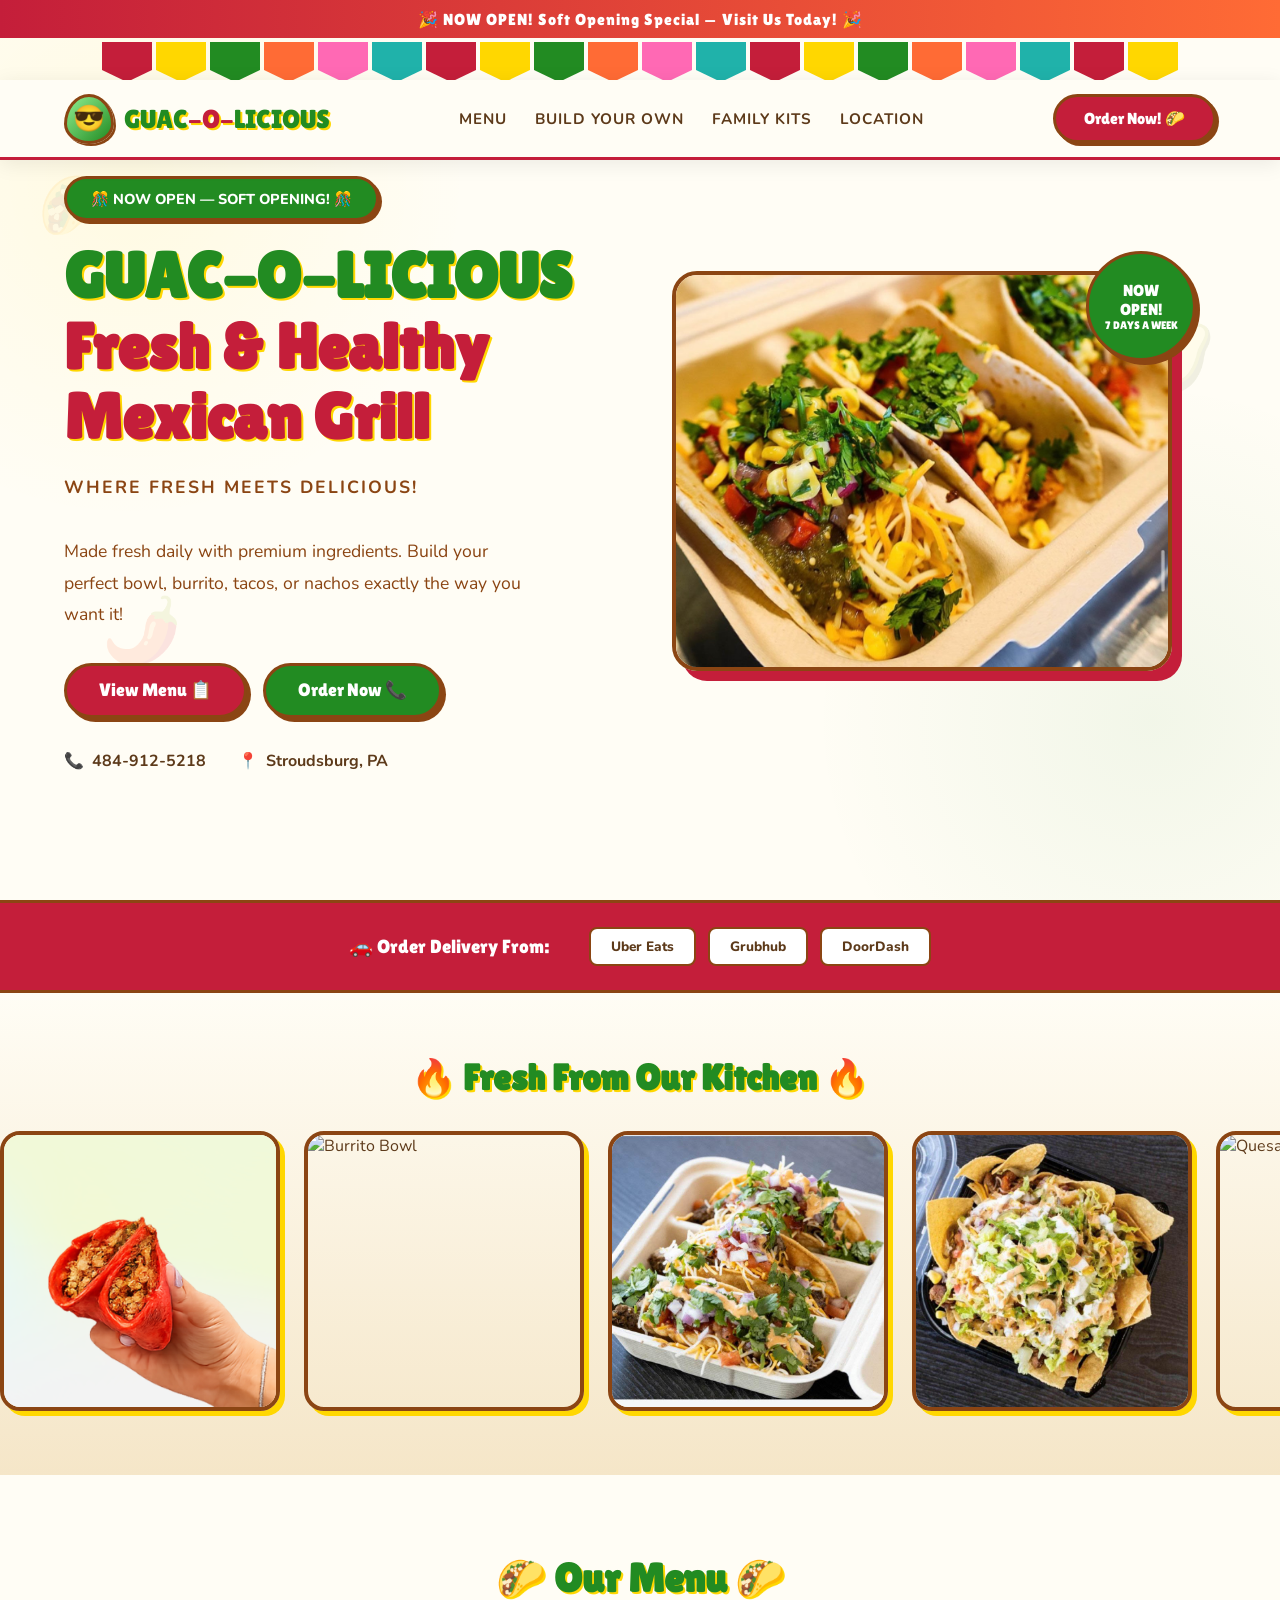
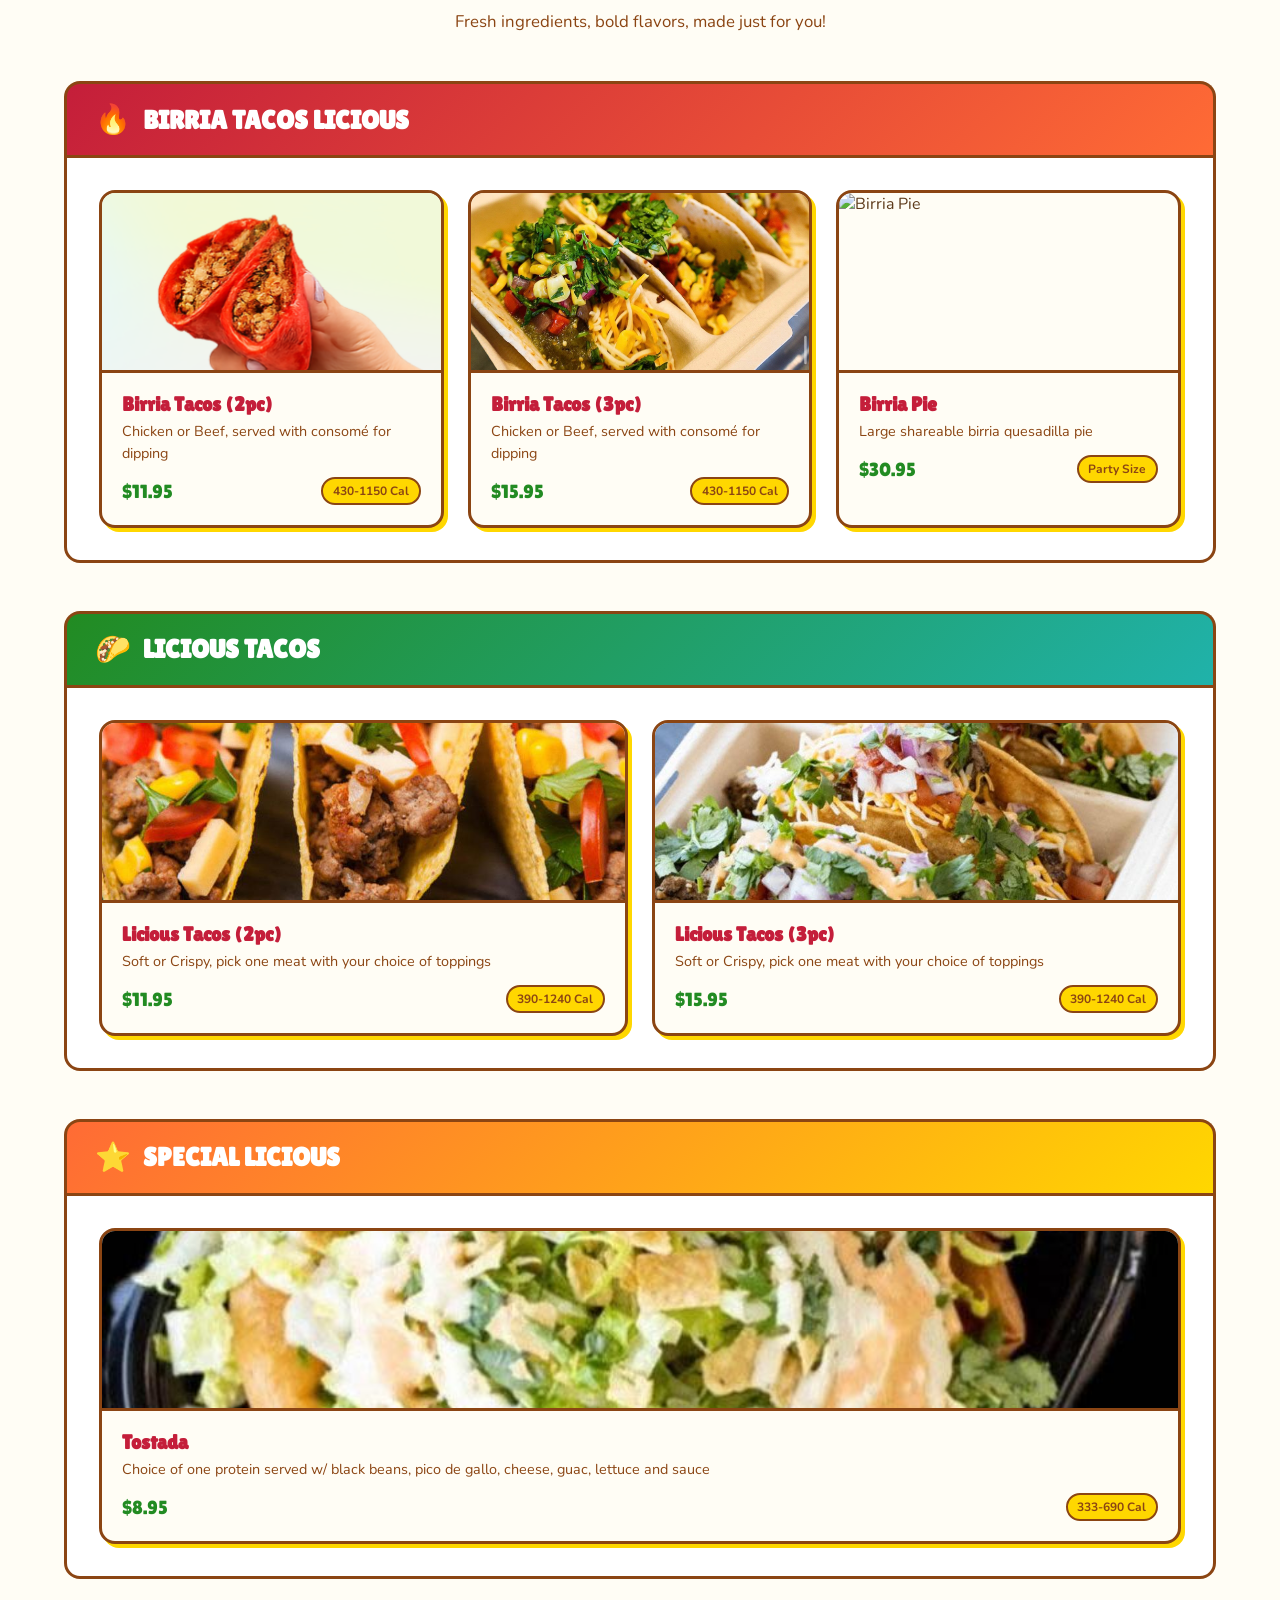
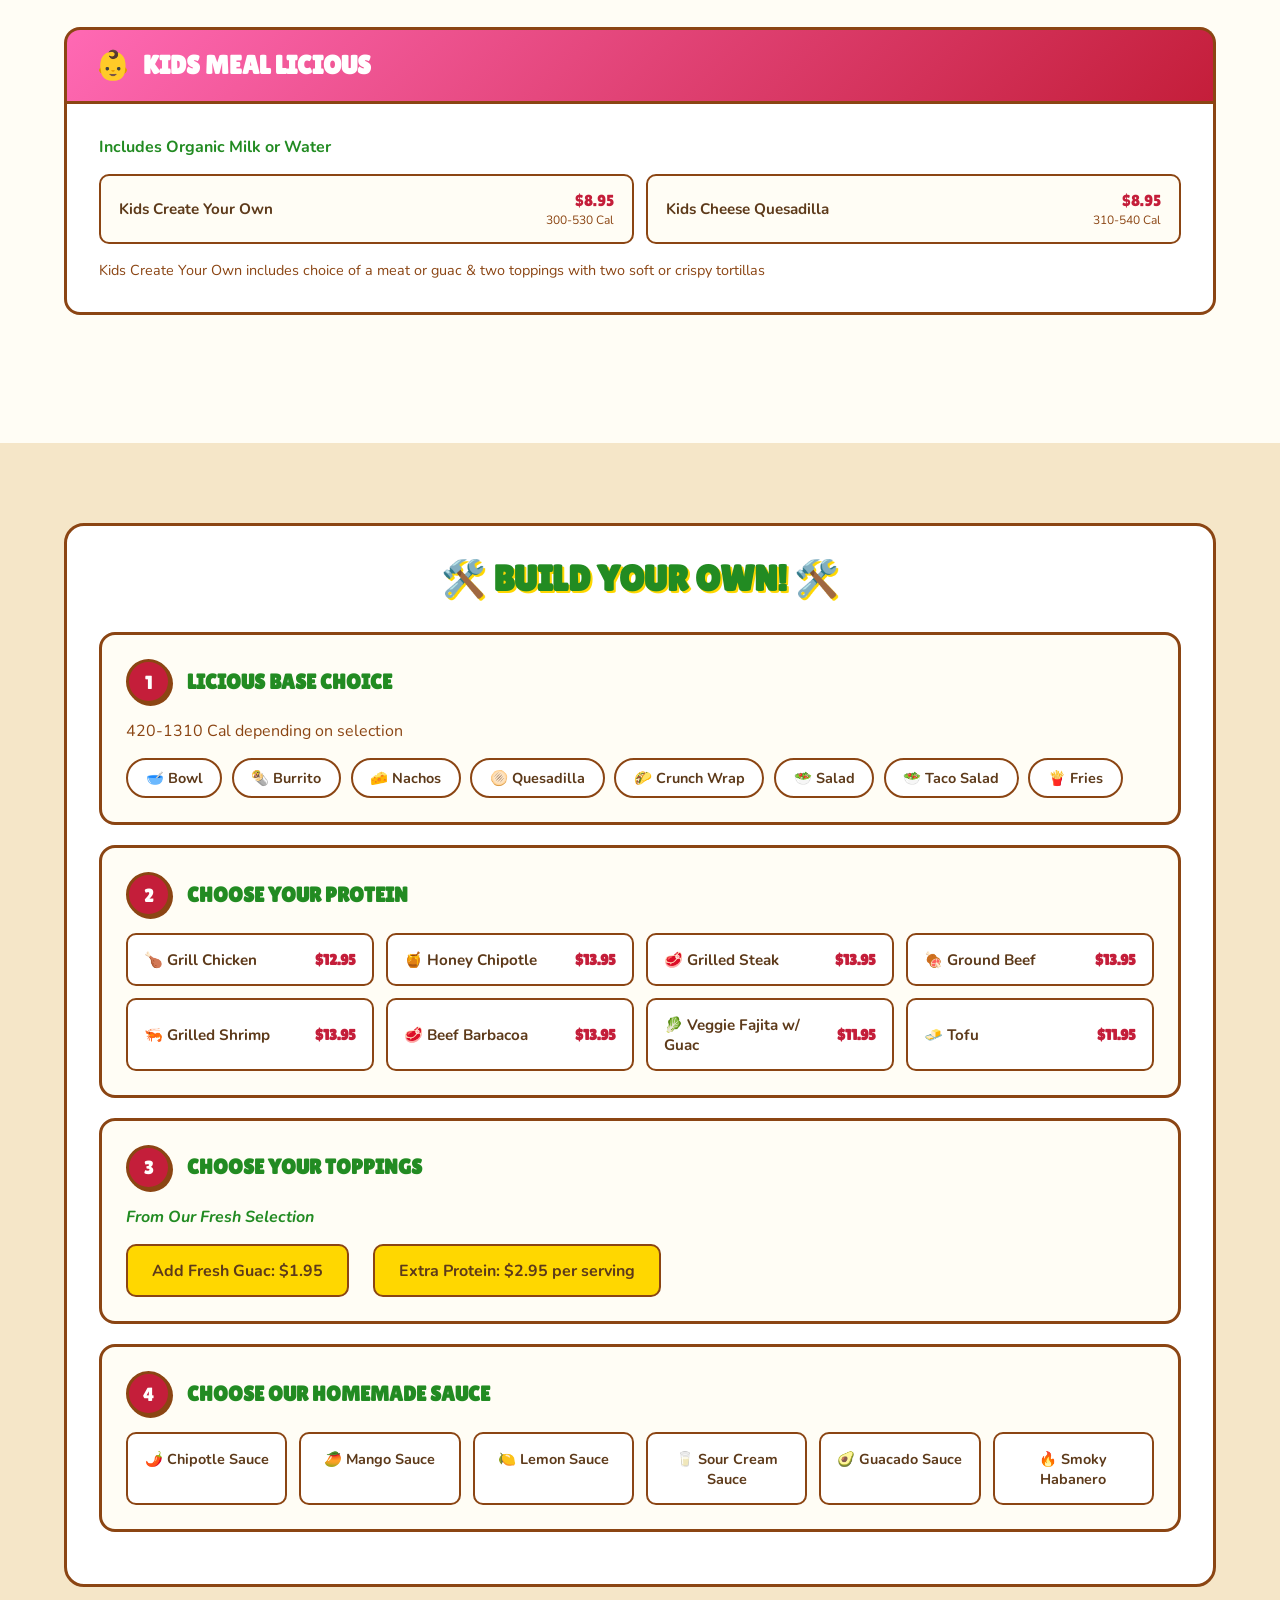
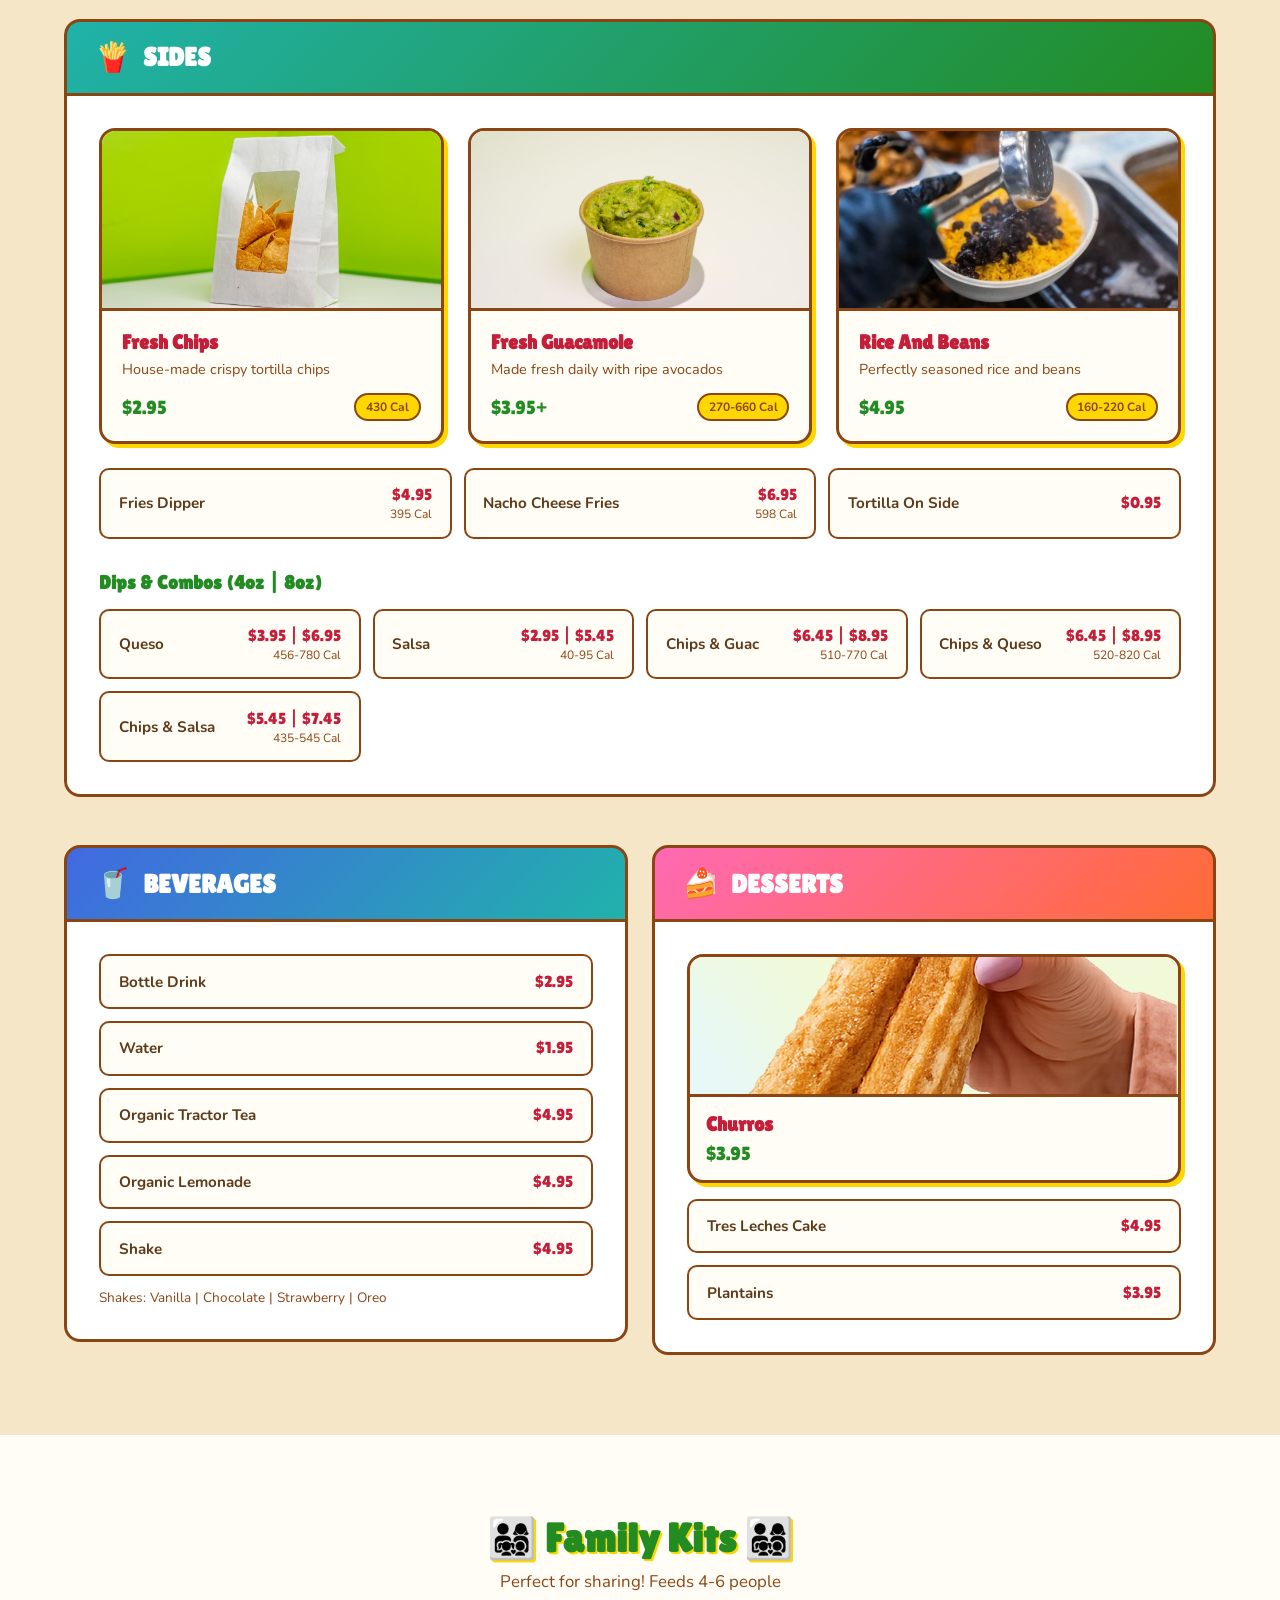
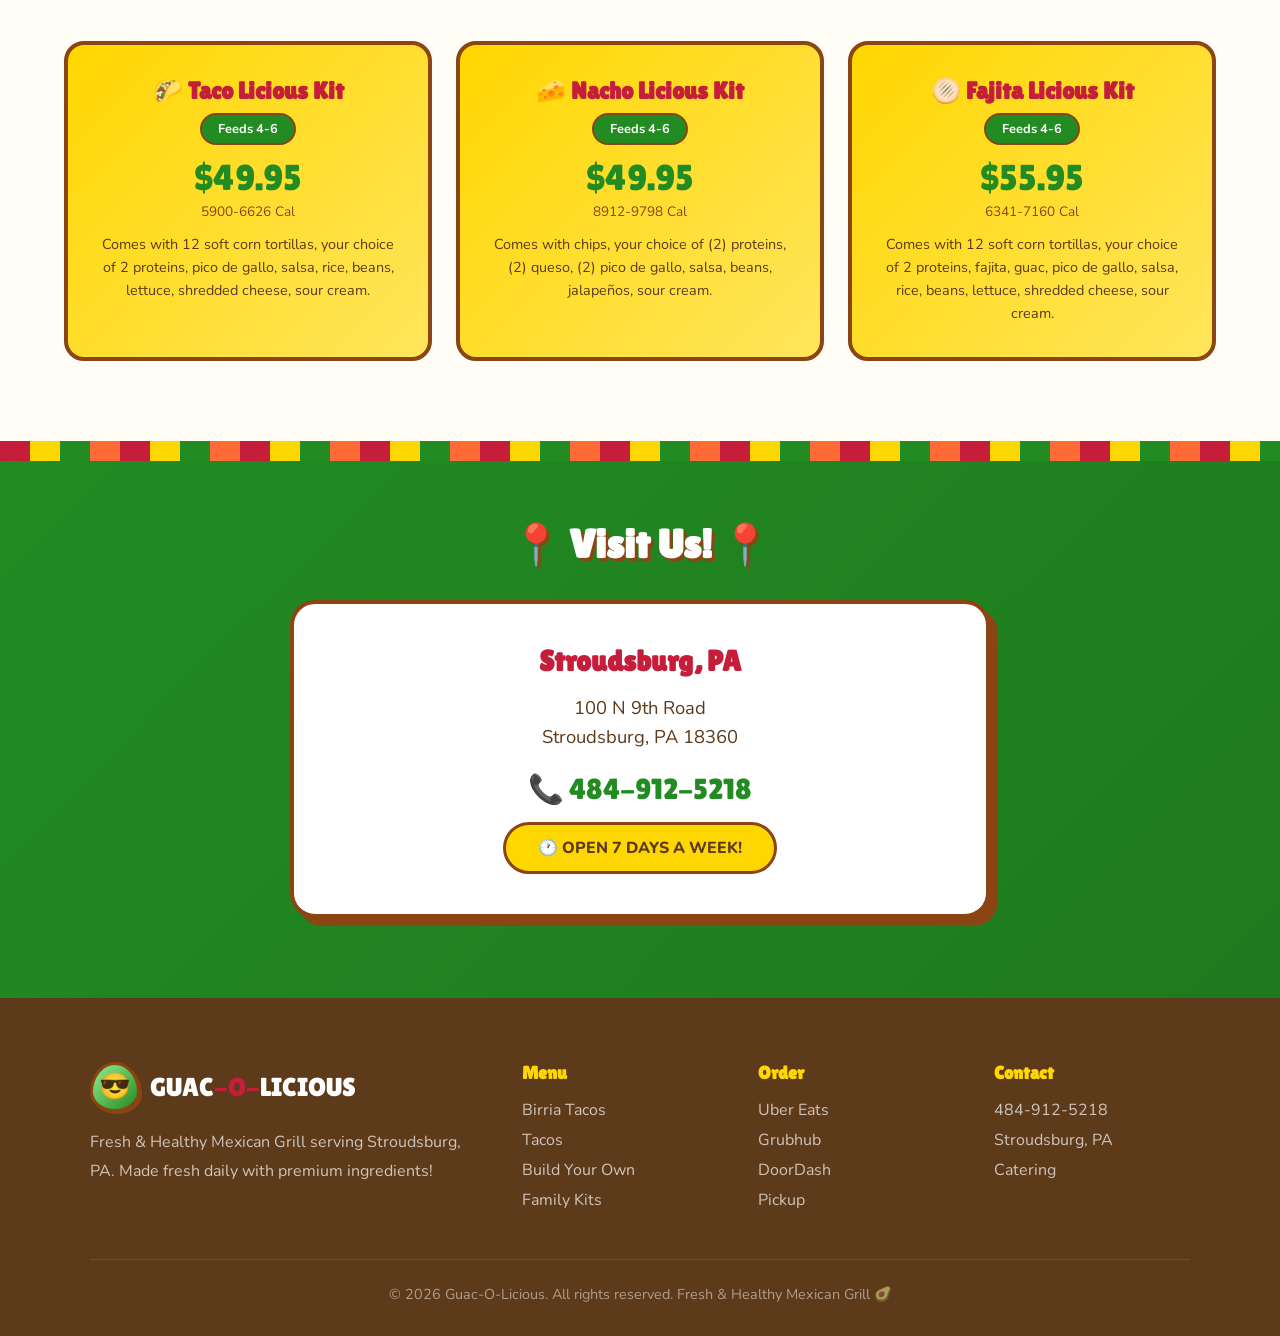
==== index.html @ c3b87387 "Add files via upload" ====
<!DOCTYPE html>
<html lang="en">
<head>
    <meta charset="UTF-8">
    <meta name="viewport" content="width=device-width, initial-scale=1.0">
    <title>Guac-O-Licious | Fresh & Healthy Mexican Grill | NOW OPEN!</title>
    <link rel="preconnect" href="https://fonts.googleapis.com">
    <link rel="preconnect" href="https://fonts.gstatic.com" crossorigin>
    <link href="https://fonts.googleapis.com/css2?family=Lilita+One&family=Nunito:wght@400;500;600;700;800&display=swap" rel="stylesheet">
    <style>
        :root {
            --fiesta-red: #C41E3A;
            --fiesta-red-dark: #9E1830;
            --fiesta-green: #228B22;
            --fiesta-green-light: #32CD32;
            --fiesta-yellow: #FFD700;
            --fiesta-orange: #FF6B35;
            --fiesta-pink: #FF69B4;
            --fiesta-teal: #20B2AA;
            --cream: #FFFDF5;
            --cream-dark: #F5E6C8;
            --brown: #8B4513;
            --brown-dark: #5D3A1A;
            --white: #FFFFFF;
        }

        * {
            margin: 0;
            padding: 0;
            box-sizing: border-box;
        }

        html {
            scroll-behavior: smooth;
        }

        body {
            font-family: 'Nunito', sans-serif;
            background: var(--cream);
            color: var(--brown-dark);
            overflow-x: hidden;
        }

        /* Announcement Bar */
        .announcement-bar {
            background: linear-gradient(90deg, var(--fiesta-red) 0%, var(--fiesta-orange) 50%, var(--fiesta-red) 100%);
            background-size: 200% 100%;
            animation: gradientSlide 3s ease infinite;
            padding: 0.6rem 2rem;
            text-align: center;
            position: fixed;
            top: 0;
            left: 0;
            width: 100%;
            z-index: 1001;
        }

        @keyframes gradientSlide {
            0%, 100% { background-position: 0% 50%; }
            50% { background-position: 100% 50%; }
        }

        .announcement-bar p {
            color: white;
            font-family: 'Lilita One', cursive;
            font-size: 1rem;
            letter-spacing: 1px;
        }

        .sparkle {
            display: inline-block;
            animation: sparkle 1s ease-in-out infinite;
        }

        @keyframes sparkle {
            0%, 100% { transform: scale(1); }
            50% { transform: scale(1.2); }
        }

        /* Papel Picado */
        .papel-picado {
            position: fixed;
            top: 36px;
            left: 0;
            width: 100%;
            height: 50px;
            z-index: 999;
            display: flex;
            justify-content: center;
            pointer-events: none;
            overflow: hidden;
        }

        .banner-flags {
            display: flex;
            gap: 4px;
            padding-top: 6px;
        }

        .banner-flag {
            width: 50px;
            height: 40px;
            clip-path: polygon(0 0, 100% 0, 100% 70%, 50% 100%, 0 70%);
            animation: sway 3s ease-in-out infinite;
        }

        .banner-flag:nth-child(odd) { animation-delay: 0.2s; }
        .banner-flag:nth-child(even) { animation-delay: 0.4s; }

        @keyframes sway {
            0%, 100% { transform: rotate(-2deg); }
            50% { transform: rotate(2deg); }
        }

        /* Navigation */
        nav {
            position: fixed;
            top: 80px;
            width: 100%;
            z-index: 1000;
            padding: 0.85rem 5%;
            display: flex;
            justify-content: space-between;
            align-items: center;
            background: rgba(255,253,245,0.98);
            backdrop-filter: blur(10px);
            border-bottom: 3px solid var(--fiesta-red);
            box-shadow: 0 4px 20px rgba(0,0,0,0.08);
        }

        .logo {
            display: flex;
            align-items: center;
            gap: 0.6rem;
            text-decoration: none;
        }

        .logo-avocado {
            width: 50px;
            height: 50px;
            background: linear-gradient(135deg, #90EE90 0%, var(--fiesta-green) 100%);
            border-radius: 50% 50% 50% 50% / 60% 60% 40% 40%;
            display: flex;
            align-items: center;
            justify-content: center;
            border: 3px solid var(--brown);
            box-shadow: 2px 2px 0 var(--brown);
            transition: transform 0.3s;
        }

        .logo:hover .logo-avocado {
            transform: rotate(-10deg) scale(1.05);
        }

        .logo-avocado::after {
            content: '😎';
            font-size: 1.6rem;
        }

        .logo-text {
            font-family: 'Lilita One', cursive;
            font-size: 1.6rem;
            color: var(--fiesta-green);
            text-shadow: 2px 2px 0 var(--fiesta-yellow);
        }

        .logo-text span {
            color: var(--fiesta-red);
        }

        .nav-links {
            display: flex;
            gap: 1.75rem;
            list-style: none;
        }

        .nav-links a {
            color: var(--brown-dark);
            text-decoration: none;
            font-weight: 700;
            font-size: 0.95rem;
            text-transform: uppercase;
            letter-spacing: 1px;
            transition: color 0.3s;
            position: relative;
            padding-bottom: 4px;
        }

        .nav-links a::after {
            content: '';
            position: absolute;
            bottom: 0;
            left: 0;
            width: 0;
            height: 2px;
            background: var(--fiesta-red);
            transition: width 0.3s;
        }

        .nav-links a:hover { color: var(--fiesta-red); }
        .nav-links a:hover::after { width: 100%; }

        .order-btn {
            background: var(--fiesta-red);
            color: white;
            padding: 0.75rem 1.75rem;
            border: 3px solid var(--brown);
            border-radius: 50px;
            font-family: 'Lilita One', cursive;
            font-size: 1rem;
            cursor: pointer;
            transition: all 0.3s;
            box-shadow: 3px 3px 0 var(--brown);
            text-decoration: none;
        }

        .order-btn:hover {
            transform: translate(2px, 2px);
            box-shadow: 1px 1px 0 var(--brown);
            background: var(--fiesta-orange);
        }

        /* Hero Section */
        .hero {
            min-height: 100vh;
            padding: 11rem 5% 5rem;
            background: var(--cream);
            position: relative;
            overflow: hidden;
        }

        .hero::before {
            content: '';
            position: absolute;
            top: 0;
            left: 0;
            right: 0;
            bottom: 0;
            background: 
                radial-gradient(circle at 10% 20%, rgba(255,215,0,0.08) 0%, transparent 25%),
                radial-gradient(circle at 90% 80%, rgba(34,139,34,0.06) 0%, transparent 25%);
            pointer-events: none;
        }

        .hero-decoration {
            position: absolute;
            font-size: 4rem;
            opacity: 0.1;
            animation: floatEmoji 8s ease-in-out infinite;
        }

        .hero-decoration:nth-child(1) { top: 18%; left: 3%; }
        .hero-decoration:nth-child(2) { top: 35%; right: 5%; animation-delay: 1.5s; }
        .hero-decoration:nth-child(3) { bottom: 25%; left: 8%; animation-delay: 3s; }
        .hero-decoration:nth-child(4) { top: 55%; right: 12%; animation-delay: 0.8s; }

        @keyframes floatEmoji {
            0%, 100% { transform: translateY(0) rotate(0deg); }
            50% { transform: translateY(-20px) rotate(5deg); }
        }

        .hero-container {
            max-width: 1300px;
            margin: 0 auto;
            display: grid;
            grid-template-columns: 1fr 1fr;
            gap: 4rem;
            align-items: center;
            position: relative;
            z-index: 2;
        }

        .hero-content {
            animation: slideIn 0.8s ease-out;
        }

        @keyframes slideIn {
            from { opacity: 0; transform: translateX(-30px); }
            to { opacity: 1; transform: translateX(0); }
        }

        .soft-opening-badge {
            display: inline-flex;
            align-items: center;
            gap: 0.5rem;
            background: var(--fiesta-green);
            color: white;
            padding: 0.6rem 1.5rem;
            border-radius: 50px;
            font-weight: 800;
            font-size: 0.9rem;
            border: 3px solid var(--brown);
            margin-bottom: 1.25rem;
            box-shadow: 3px 3px 0 var(--brown);
        }

        .hero h1 {
            font-family: 'Lilita One', cursive;
            font-size: clamp(2.5rem, 5vw, 4rem);
            line-height: 1.1;
            margin-bottom: 1.25rem;
            color: var(--fiesta-green);
            text-shadow: 2px 2px 0 var(--fiesta-yellow);
        }

        .hero h1 span {
            color: var(--fiesta-red);
            display: block;
        }

        .hero-tagline {
            font-size: 1.2rem;
            color: var(--fiesta-red);
            font-weight: 700;
            margin-bottom: 1.25rem;
            text-transform: uppercase;
            letter-spacing: 2px;
        }

        .hero p {
            font-size: 1.1rem;
            color: var(--brown);
            margin-bottom: 2rem;
            line-height: 1.8;
            max-width: 480px;
        }

        .hero-buttons {
            display: flex;
            gap: 1rem;
            flex-wrap: wrap;
            margin-bottom: 2rem;
        }

        .btn-primary, .btn-secondary {
            padding: 0.9rem 2rem;
            border: 3px solid var(--brown);
            border-radius: 50px;
            font-family: 'Lilita One', cursive;
            font-size: 1.1rem;
            cursor: pointer;
            transition: all 0.3s;
            text-decoration: none;
            box-shadow: 4px 4px 0 var(--brown);
            display: inline-flex;
            align-items: center;
            gap: 0.4rem;
        }

        .btn-primary {
            background: var(--fiesta-red);
            color: white;
        }

        .btn-secondary {
            background: var(--fiesta-green);
            color: white;
        }

        .btn-primary:hover, .btn-secondary:hover {
            transform: translate(2px, 2px);
            box-shadow: 2px 2px 0 var(--brown);
        }

        .hero-info {
            display: flex;
            gap: 2rem;
            flex-wrap: wrap;
        }

        .hero-info-item {
            display: flex;
            align-items: center;
            gap: 0.5rem;
            font-weight: 700;
            color: var(--brown-dark);
        }

        .hero-image-section {
            position: relative;
            animation: slideIn 0.8s ease-out 0.2s both;
        }

        .hero-image-main {
            width: 100%;
            max-width: 500px;
            height: 400px;
            object-fit: cover;
            border-radius: 25px;
            border: 4px solid var(--brown);
            box-shadow: 10px 10px 0 var(--fiesta-red);
            transition: transform 0.4s;
        }

        .hero-image-section:hover .hero-image-main {
            transform: rotate(-1deg) scale(1.02);
        }

        .hero-sticker {
            position: absolute;
            background: var(--fiesta-green);
            color: white;
            border: 3px solid var(--brown);
            border-radius: 50%;
            width: 110px;
            height: 110px;
            display: flex;
            flex-direction: column;
            align-items: center;
            justify-content: center;
            font-family: 'Lilita One', cursive;
            box-shadow: 4px 4px 0 var(--brown);
            animation: bounce 2.5s ease-in-out infinite;
            top: -20px;
            right: 20px;
        }

        .hero-sticker .big { font-size: 1rem; }
        .hero-sticker .small { font-size: 0.7rem; }

        @keyframes bounce {
            0%, 100% { transform: scale(1) rotate(-3deg); }
            50% { transform: scale(1.05) rotate(3deg); }
        }

        /* Delivery Strip */
        .delivery-strip {
            background: var(--fiesta-red);
            padding: 1.5rem 5%;
            border-top: 3px solid var(--brown);
            border-bottom: 3px solid var(--brown);
        }

        .delivery-container {
            max-width: 1100px;
            margin: 0 auto;
            display: flex;
            justify-content: center;
            align-items: center;
            gap: 2.5rem;
            flex-wrap: wrap;
        }

        .delivery-text {
            color: white;
            font-family: 'Lilita One', cursive;
            font-size: 1.2rem;
        }

        .delivery-logos {
            display: flex;
            gap: 0.75rem;
        }

        .delivery-logo {
            background: white;
            padding: 0.5rem 1.25rem;
            border-radius: 8px;
            font-weight: 800;
            font-size: 0.85rem;
            border: 2px solid var(--brown);
            transition: transform 0.3s;
        }

        .delivery-logo:hover {
            transform: translateY(-2px);
        }

        /* Sliding Food Showcase */
        .food-showcase {
            padding: 4rem 0;
            background: linear-gradient(180deg, var(--cream) 0%, var(--cream-dark) 100%);
            overflow: hidden;
        }

        .showcase-header {
            text-align: center;
            margin-bottom: 2rem;
            padding: 0 5%;
        }

        .showcase-header h2 {
            font-family: 'Lilita One', cursive;
            font-size: 2.25rem;
            color: var(--fiesta-green);
            text-shadow: 2px 2px 0 var(--fiesta-yellow);
        }

        .showcase-track {
            display: flex;
            gap: 1.5rem;
            animation: scroll 40s linear infinite;
            width: max-content;
        }

        .showcase-track:hover {
            animation-play-state: paused;
        }

        @keyframes scroll {
            0% { transform: translateX(0); }
            100% { transform: translateX(-50%); }
        }

        .showcase-item {
            flex-shrink: 0;
            width: 280px;
            height: 280px;
            border-radius: 20px;
            overflow: hidden;
            border: 4px solid var(--brown);
            box-shadow: 5px 5px 0 var(--fiesta-yellow);
            position: relative;
            transition: all 0.3s;
        }

        .showcase-item:hover {
            transform: scale(1.05) rotate(-2deg);
            box-shadow: 8px 8px 0 var(--fiesta-red);
            z-index: 10;
        }

        .showcase-item img {
            width: 100%;
            height: 100%;
            object-fit: cover;
            transition: transform 0.4s;
        }

        .showcase-item:hover img {
            transform: scale(1.1);
        }

        .showcase-item .label {
            position: absolute;
            bottom: 0;
            left: 0;
            right: 0;
            background: linear-gradient(to top, rgba(0,0,0,0.85), transparent);
            color: white;
            padding: 3rem 1rem 1rem;
            font-family: 'Lilita One', cursive;
            font-size: 1.1rem;
            text-align: center;
            opacity: 0;
            transition: opacity 0.3s;
        }

        .showcase-item:hover .label {
            opacity: 1;
        }

        /* Menu Section */
        .menu {
            padding: 5rem 5%;
            background: var(--cream);
        }

        .menu-container {
            max-width: 1200px;
            margin: 0 auto;
        }

        .section-header {
            text-align: center;
            margin-bottom: 3rem;
        }

        .section-header h2 {
            font-family: 'Lilita One', cursive;
            font-size: 2.5rem;
            color: var(--fiesta-green);
            text-shadow: 2px 2px 0 var(--fiesta-yellow);
            margin-bottom: 0.5rem;
        }

        .section-header p {
            color: var(--brown);
            font-size: 1.05rem;
        }

        .menu-category {
            margin-bottom: 3rem;
        }

        .menu-category-header {
            background: linear-gradient(135deg, var(--fiesta-red) 0%, var(--fiesta-orange) 100%);
            color: white;
            padding: 1rem 1.75rem;
            border-radius: 16px 16px 0 0;
            border: 3px solid var(--brown);
            border-bottom: none;
            display: flex;
            align-items: center;
            gap: 0.75rem;
        }

        .menu-category-header h3 {
            font-family: 'Lilita One', cursive;
            font-size: 1.6rem;
        }

        .menu-category-header span {
            font-size: 1.8rem;
        }

        .menu-category-content {
            background: white;
            border: 3px solid var(--brown);
            border-radius: 0 0 16px 16px;
            padding: 2rem;
        }

        .food-grid {
            display: grid;
            grid-template-columns: repeat(auto-fit, minmax(280px, 1fr));
            gap: 1.5rem;
        }

        .food-card {
            background: var(--cream);
            border: 3px solid var(--brown);
            border-radius: 16px;
            overflow: hidden;
            transition: all 0.3s;
            box-shadow: 4px 4px 0 var(--fiesta-yellow);
        }

        .food-card:hover {
            transform: translateY(-5px);
            box-shadow: 6px 8px 0 var(--fiesta-red);
        }

        .food-card-img {
            height: 180px;
            overflow: hidden;
            border-bottom: 3px solid var(--brown);
        }

        .food-card-img img {
            width: 100%;
            height: 100%;
            object-fit: cover;
            transition: transform 0.4s;
        }

        .food-card:hover .food-card-img img {
            transform: scale(1.1);
        }

        .food-card-content {
            padding: 1.25rem;
        }

        .food-card h4 {
            font-family: 'Lilita One', cursive;
            font-size: 1.25rem;
            color: var(--fiesta-red);
            margin-bottom: 0.4rem;
        }

        .food-card p {
            color: var(--brown);
            font-size: 0.9rem;
            line-height: 1.5;
            margin-bottom: 0.75rem;
        }

        .food-card-footer {
            display: flex;
            justify-content: space-between;
            align-items: center;
        }

        .food-price {
            font-family: 'Lilita One', cursive;
            font-size: 1.2rem;
            color: var(--fiesta-green);
        }

        .food-calories {
            font-size: 0.75rem;
            color: var(--brown);
            background: var(--fiesta-yellow);
            padding: 0.25rem 0.6rem;
            border-radius: 50px;
            border: 2px solid var(--brown);
            font-weight: 700;
        }

        /* Build Your Own */
        .build-section {
            background: white;
            border: 3px solid var(--brown);
            border-radius: 20px;
            padding: 2rem;
            margin-bottom: 2rem;
        }

        .build-header {
            text-align: center;
            margin-bottom: 2rem;
        }

        .build-header h3 {
            font-family: 'Lilita One', cursive;
            font-size: 2.25rem;
            color: var(--fiesta-green);
            text-shadow: 2px 2px 0 var(--fiesta-yellow);
        }

        .build-step {
            background: var(--cream);
            border: 3px solid var(--brown);
            border-radius: 16px;
            padding: 1.5rem;
            margin-bottom: 1.25rem;
        }

        .build-step-header {
            display: flex;
            align-items: center;
            gap: 1rem;
            margin-bottom: 1rem;
        }

        .step-number {
            width: 45px;
            height: 45px;
            background: var(--fiesta-red);
            color: white;
            border-radius: 50%;
            display: flex;
            align-items: center;
            justify-content: center;
            font-family: 'Lilita One', cursive;
            font-size: 1.2rem;
            border: 3px solid var(--brown);
            box-shadow: 2px 2px 0 var(--brown);
        }

        .build-step h4 {
            font-family: 'Lilita One', cursive;
            font-size: 1.3rem;
            color: var(--fiesta-green);
        }

        .build-options {
            display: flex;
            flex-wrap: wrap;
            gap: 0.6rem;
        }

        .build-option {
            background: white;
            border: 2px solid var(--brown);
            border-radius: 50px;
            padding: 0.5rem 1.1rem;
            font-weight: 700;
            font-size: 0.9rem;
            transition: all 0.3s;
            cursor: pointer;
        }

        .build-option:hover {
            background: var(--fiesta-yellow);
            transform: scale(1.05);
        }

        .protein-grid {
            display: grid;
            grid-template-columns: repeat(auto-fit, minmax(200px, 1fr));
            gap: 0.75rem;
        }

        .protein-item {
            background: white;
            border: 2px solid var(--brown);
            border-radius: 10px;
            padding: 0.9rem 1rem;
            display: flex;
            justify-content: space-between;
            align-items: center;
            transition: all 0.3s;
        }

        .protein-item:hover {
            background: var(--fiesta-yellow);
            transform: translateX(5px);
        }

        .protein-item span { font-weight: 700; font-size: 0.95rem; }
        .protein-item .price {
            font-family: 'Lilita One', cursive;
            color: var(--fiesta-red);
        }

        .sauce-grid {
            display: grid;
            grid-template-columns: repeat(auto-fit, minmax(140px, 1fr));
            gap: 0.75rem;
        }

        .sauce-item {
            background: white;
            border: 2px solid var(--brown);
            border-radius: 10px;
            padding: 0.9rem;
            text-align: center;
            font-weight: 700;
            font-size: 0.9rem;
            transition: all 0.3s;
        }

        .sauce-item:hover {
            background: var(--fiesta-orange);
            color: white;
            transform: scale(1.05);
        }

        .sides-grid {
            display: grid;
            grid-template-columns: repeat(auto-fit, minmax(240px, 1fr));
            gap: 0.75rem;
        }

        .side-item {
            background: var(--cream);
            border: 2px solid var(--brown);
            border-radius: 10px;
            padding: 0.9rem 1.1rem;
            display: flex;
            justify-content: space-between;
            align-items: center;
        }

        .side-item .name { font-weight: 700; font-size: 0.95rem; }
        .side-item .details { text-align: right; }
        .side-item .price {
            font-family: 'Lilita One', cursive;
            color: var(--fiesta-red);
        }
        .side-item .cal {
            font-size: 0.75rem;
            color: var(--brown);
        }

        /* Family Kits */
        .family-grid {
            display: grid;
            grid-template-columns: repeat(auto-fit, minmax(300px, 1fr));
            gap: 1.5rem;
        }

        .family-card {
            background: linear-gradient(135deg, var(--fiesta-yellow) 0%, #FFE55C 100%);
            border: 4px solid var(--brown);
            border-radius: 20px;
            padding: 2rem;
            text-align: center;
            transition: all 0.3s;
        }

        .family-card:hover {
            transform: translateY(-8px);
            box-shadow: 0 15px 40px rgba(0,0,0,0.15);
        }

        .family-card h4 {
            font-family: 'Lilita One', cursive;
            font-size: 1.5rem;
            color: var(--fiesta-red);
            margin-bottom: 0.5rem;
        }

        .family-card .serves {
            background: var(--fiesta-green);
            color: white;
            padding: 0.3rem 1rem;
            border-radius: 50px;
            font-size: 0.8rem;
            font-weight: 700;
            display: inline-block;
            margin-bottom: 0.75rem;
            border: 2px solid var(--brown);
        }

        .family-card .price {
            font-family: 'Lilita One', cursive;
            font-size: 2.25rem;
            color: var(--fiesta-green);
            margin-bottom: 0.25rem;
        }

        .family-card .cal {
            font-size: 0.85rem;
            color: var(--brown);
            margin-bottom: 0.75rem;
        }

        .family-card p {
            font-size: 0.9rem;
            color: var(--brown-dark);
            line-height: 1.6;
        }

        /* Location */
        .locations {
            padding: 5rem 5%;
            background: linear-gradient(135deg, var(--fiesta-green) 0%, #1E7A1E 100%);
            position: relative;
        }

        .locations::before {
            content: '';
            position: absolute;
            top: 0;
            left: 0;
            right: 0;
            height: 20px;
            background: repeating-linear-gradient(
                90deg,
                var(--fiesta-red) 0px,
                var(--fiesta-red) 30px,
                var(--fiesta-yellow) 30px,
                var(--fiesta-yellow) 60px,
                var(--fiesta-green) 60px,
                var(--fiesta-green) 90px,
                var(--fiesta-orange) 90px,
                var(--fiesta-orange) 120px
            );
        }

        .locations-container {
            max-width: 700px;
            margin: 0 auto;
            text-align: center;
        }

        .locations h2 {
            font-family: 'Lilita One', cursive;
            font-size: 2.5rem;
            color: white;
            text-shadow: 3px 3px 0 var(--brown);
            margin-bottom: 2rem;
        }

        .location-card {
            background: white;
            border: 4px solid var(--brown);
            border-radius: 25px;
            padding: 2.5rem;
            box-shadow: 8px 8px 0 var(--brown);
        }

        .location-card h3 {
            font-family: 'Lilita One', cursive;
            font-size: 1.8rem;
            color: var(--fiesta-red);
            margin-bottom: 1rem;
        }

        .location-card address {
            font-style: normal;
            font-size: 1.15rem;
            color: var(--brown-dark);
            margin-bottom: 1.25rem;
            line-height: 1.6;
        }

        .location-card .phone {
            font-family: 'Lilita One', cursive;
            font-size: 1.8rem;
            color: var(--fiesta-green);
            margin-bottom: 1rem;
        }

        .location-hours {
            display: inline-block;
            background: var(--fiesta-yellow);
            color: var(--brown-dark);
            padding: 0.75rem 2rem;
            border-radius: 50px;
            font-weight: 800;
            font-size: 1rem;
            border: 3px solid var(--brown);
        }

        /* Footer */
        footer {
            background: var(--brown-dark);
            padding: 4rem 5% 2rem;
        }

        .footer-container {
            max-width: 1100px;
            margin: 0 auto;
        }

        .footer-grid {
            display: grid;
            grid-template-columns: 2fr 1fr 1fr 1fr;
            gap: 2.5rem;
            margin-bottom: 2.5rem;
        }

        .footer-brand .logo { margin-bottom: 1rem; }
        .footer-brand .logo-text {
            color: white;
            text-shadow: none;
        }

        .footer-brand p {
            color: rgba(255,255,255,0.7);
            line-height: 1.8;
        }

        .footer-col h4 {
            font-family: 'Lilita One', cursive;
            font-size: 1.15rem;
            color: var(--fiesta-yellow);
            margin-bottom: 1rem;
        }

        .footer-col ul { list-style: none; }
        .footer-col li { margin-bottom: 0.5rem; }
        .footer-col a {
            color: rgba(255,255,255,0.7);
            text-decoration: none;
            transition: color 0.3s;
        }
        .footer-col a:hover { color: var(--fiesta-yellow); }

        .footer-bottom {
            border-top: 1px solid rgba(255,255,255,0.1);
            padding-top: 1.5rem;
            text-align: center;
            color: rgba(255,255,255,0.5);
            font-size: 0.9rem;
        }

        .mobile-menu-btn {
            display: none;
            background: none;
            border: none;
            cursor: pointer;
        }

        .mobile-menu-btn span {
            display: block;
            width: 25px;
            height: 3px;
            background: var(--brown);
            margin: 5px 0;
            border-radius: 3px;
        }

        .two-col-grid {
            display: grid;
            grid-template-columns: 1fr 1fr;
            gap: 1.5rem;
            margin-top: 1.5rem;
        }

        /* Responsive */
        @media (max-width: 1024px) {
            .hero-container {
                grid-template-columns: 1fr;
                text-align: center;
            }
            .hero-content { order: 2; }
            .hero-image-section { order: 1; max-width: 450px; margin: 0 auto; }
            .hero-buttons, .hero-info { justify-content: center; }
            .hero p { margin: 0 auto 2rem; }
            .footer-grid { grid-template-columns: 1fr 1fr; }
        }

        @media (max-width: 768px) {
            .announcement-bar p { font-size: 0.85rem; }
            nav { top: 70px; padding: 0.65rem 5%; }
            .papel-picado { top: 32px; height: 40px; }
            .banner-flag { width: 40px; height: 32px; }
            .nav-links { display: none; }
            .mobile-menu-btn { display: block; }
            .hero { padding-top: 9rem; }
            .hero h1 { font-size: 2.2rem; }
            .section-header h2 { font-size: 2rem; }
            .delivery-container { flex-direction: column; text-align: center; }
            .footer-grid { grid-template-columns: 1fr; text-align: center; }
            .two-col-grid { grid-template-columns: 1fr; }
            .showcase-item { width: 220px; height: 220px; }
        }
    </style>
</head>
<body>
    <!-- Announcement Bar -->
    <div class="announcement-bar">
        <p>
            <span class="sparkle">🎉</span>
            NOW OPEN! Soft Opening Special — Visit Us Today!
            <span class="sparkle">🎉</span>
        </p>
    </div>

    <!-- Papel Picado -->
    <div class="papel-picado">
        <div class="banner-flags">
            <div class="banner-flag" style="background: var(--fiesta-red);"></div>
            <div class="banner-flag" style="background: var(--fiesta-yellow);"></div>
            <div class="banner-flag" style="background: var(--fiesta-green);"></div>
            <div class="banner-flag" style="background: var(--fiesta-orange);"></div>
            <div class="banner-flag" style="background: var(--fiesta-pink);"></div>
            <div class="banner-flag" style="background: var(--fiesta-teal);"></div>
            <div class="banner-flag" style="background: var(--fiesta-red);"></div>
            <div class="banner-flag" style="background: var(--fiesta-yellow);"></div>
            <div class="banner-flag" style="background: var(--fiesta-green);"></div>
            <div class="banner-flag" style="background: var(--fiesta-orange);"></div>
            <div class="banner-flag" style="background: var(--fiesta-pink);"></div>
            <div class="banner-flag" style="background: var(--fiesta-teal);"></div>
            <div class="banner-flag" style="background: var(--fiesta-red);"></div>
            <div class="banner-flag" style="background: var(--fiesta-yellow);"></div>
            <div class="banner-flag" style="background: var(--fiesta-green);"></div>
            <div class="banner-flag" style="background: var(--fiesta-orange);"></div>
            <div class="banner-flag" style="background: var(--fiesta-pink);"></div>
            <div class="banner-flag" style="background: var(--fiesta-teal);"></div>
            <div class="banner-flag" style="background: var(--fiesta-red);"></div>
            <div class="banner-flag" style="background: var(--fiesta-yellow);"></div>
        </div>
    </div>

    <!-- Navigation -->
    <nav>
        <a href="#" class="logo">
            <div class="logo-avocado"></div>
            <span class="logo-text">GUAC<span>-O-</span>LICIOUS</span>
        </a>
        <ul class="nav-links">
            <li><a href="#menu">Menu</a></li>
            <li><a href="#build">Build Your Own</a></li>
            <li><a href="#family">Family Kits</a></li>
            <li><a href="#location">Location</a></li>
        </ul>
        <a href="https://www.ubereats.com/store/guac-o-licious-mexican-grill-100-north-9th-street/vfTOrEP9XjSD5LqVnMiB6w?diningMode=DELIVERY&mod=storeDeliveryTime&modctx=%257B%2522entryPoint%2522%253A%2522store-auto-surface%2522%252C%2522encodedStoreUuid%2522%253A%2522vfTOrEP9XjSD5LqVnMiB6w%2522%257D&ps=1&sc=SEARCH_SUGGESTION" target="_blank" class="order-btn">Order Now! 🌮</a>
        <button class="mobile-menu-btn">
            <span></span>
            <span></span>
            <span></span>
        </button>
    </nav>

    <!-- Hero Section -->
    <section class="hero">
        <div class="hero-decoration">🌮</div>
        <div class="hero-decoration">🥑</div>
        <div class="hero-decoration">🌶️</div>
        <div class="hero-decoration">🫔</div>

        <div class="hero-container">
            <div class="hero-content">
                <div class="soft-opening-badge">🎊 NOW OPEN — SOFT OPENING! 🎊</div>
                <h1>GUAC-O-LICIOUS <span>Fresh & Healthy Mexican Grill</span></h1>
                <p class="hero-tagline">Where Fresh Meets Delicious!</p>
                <p>Made fresh daily with premium ingredients. Build your perfect bowl, burrito, tacos, or nachos exactly the way you want it!</p>
                <div class="hero-buttons">
                    <a href="#menu" class="btn-primary">View Menu 📋</a>
                    <a href="https://www.ubereats.com/store/guac-o-licious-mexican-grill-100-north-9th-street/vfTOrEP9XjSD5LqVnMiB6w?diningMode=DELIVERY&mod=storeDeliveryTime&modctx=%257B%2522entryPoint%2522%253A%2522store-auto-surface%2522%252C%2522encodedStoreUuid%2522%253A%2522vfTOrEP9XjSD5LqVnMiB6w%2522%257D&ps=1&sc=SEARCH_SUGGESTION" target="_blank" class="btn-secondary">Order Now 📞</a>
                </div>
                <div class="hero-info">
                    <div class="hero-info-item">
                        <span>📞</span> 484-912-5218
                    </div>
                    <div class="hero-info-item">
                        <span>📍</span> Stroudsburg, PA
                    </div>
                </div>
            </div>
            <div class="hero-image-section">
                <img src="burrito-bowl-salsa.jpg" alt="Delicious Burrito Bowl" class="hero-image-main">
                <div class="hero-sticker">
                    <span class="big">NOW</span>
                    <span class="big">OPEN!</span>
                    <span class="small">7 DAYS A WEEK</span>
                </div>
            </div>
        </div>
    </section>

    <!-- Delivery Strip -->
    <div class="delivery-strip">
        <div class="delivery-container">
            <span class="delivery-text">🚗 Order Delivery From:</span>
            <div class="delivery-logos">
                <span class="delivery-logo">Uber Eats</span>
                <span class="delivery-logo">Grubhub</span>
                <span class="delivery-logo">DoorDash</span>
            </div>
        </div>
    </div>

    <!-- Sliding Food Showcase -->
    <section class="food-showcase">
        <div class="showcase-header">
            <h2>🔥 Fresh From Our Kitchen 🔥</h2>
        </div>
        <div class="showcase-track">
            <div class="showcase-item">
                <img src="birria-tacos.png" alt="Birria Tacos">
                <div class="label">Birria Tacos</div>
            </div>
            <div class="showcase-item">
                <img src="burrito-bowl.jpg" alt="Burrito Bowl">
                <div class="label">Burrito Bowl</div>
            </div>
            <div class="showcase-item">
                <img src="tacos-loaded.jpg" alt="Loaded Tacos">
                <div class="label">Loaded Tacos</div>
            </div>
            <div class="showcase-item">
                <img src="loaded-nachos.jpg" alt="Loaded Nachos">
                <div class="label">Loaded Nachos</div>
            </div>
            <div class="showcase-item">
                <img src="quesadilla.jpg" alt="Quesadilla">
                <div class="label">Quesadilla</div>
            </div>
            <div class="showcase-item">
                <img src="crunchwrap.png" alt="Crunchwrap">
                <div class="label">Crunchwrap</div>
            </div>
            <div class="showcase-item">
                <img src="guacamole.jpg" alt="Fresh Guacamole">
                <div class="label">Fresh Guacamole</div>
            </div>
            <div class="showcase-item">
                <img src="tacos-shrimp.jpg" alt="Shrimp Tacos">
                <div class="label">Shrimp Tacos</div>
            </div>
            <div class="showcase-item">
                <img src="burrito-chicken.jpg" alt="Chicken Burrito">
                <div class="label">Chicken Burrito</div>
            </div>
            <div class="showcase-item">
                <img src="tostada.jpg" alt="Tostada">
                <div class="label">Tostada</div>
            </div>
            <div class="showcase-item">
                <img src="salad-bowl.jpg" alt="Salad Bowl">
                <div class="label">Salad Bowl</div>
            </div>
            <div class="showcase-item">
                <img src="churros.png" alt="Churros">
                <div class="label">Churros</div>
            </div>
            <!-- Duplicate for seamless loop -->
            <div class="showcase-item">
                <img src="birria-tacos.png" alt="Birria Tacos">
                <div class="label">Birria Tacos</div>
            </div>
            <div class="showcase-item">
                <img src="burrito-bowl.jpg" alt="Burrito Bowl">
                <div class="label">Burrito Bowl</div>
            </div>
            <div class="showcase-item">
                <img src="tacos-loaded.jpg" alt="Loaded Tacos">
                <div class="label">Loaded Tacos</div>
            </div>
            <div class="showcase-item">
                <img src="loaded-nachos.jpg" alt="Loaded Nachos">
                <div class="label">Loaded Nachos</div>
            </div>
            <div class="showcase-item">
                <img src="quesadilla.jpg" alt="Quesadilla">
                <div class="label">Quesadilla</div>
            </div>
            <div class="showcase-item">
                <img src="crunchwrap.png" alt="Crunchwrap">
                <div class="label">Crunchwrap</div>
            </div>
            <div class="showcase-item">
                <img src="guacamole.jpg" alt="Fresh Guacamole">
                <div class="label">Fresh Guacamole</div>
            </div>
            <div class="showcase-item">
                <img src="tacos-shrimp.jpg" alt="Shrimp Tacos">
                <div class="label">Shrimp Tacos</div>
            </div>
            <div class="showcase-item">
                <img src="burrito-chicken.jpg" alt="Chicken Burrito">
                <div class="label">Chicken Burrito</div>
            </div>
            <div class="showcase-item">
                <img src="tostada.jpg" alt="Tostada">
                <div class="label">Tostada</div>
            </div>
            <div class="showcase-item">
                <img src="salad-bowl.jpg" alt="Salad Bowl">
                <div class="label">Salad Bowl</div>
            </div>
            <div class="showcase-item">
                <img src="churros.png" alt="Churros">
                <div class="label">Churros</div>
            </div>
        </div>
    </section>

    <!-- Menu Section -->
    <section class="menu" id="menu">
        <div class="menu-container">
            <div class="section-header">
                <h2>🌮 Our Menu 🌮</h2>
                <p>Fresh ingredients, bold flavors, made just for you!</p>
            </div>

            <!-- Birria Tacos Licious -->
            <div class="menu-category">
                <div class="menu-category-header">
                    <span>🔥</span>
                    <h3>BIRRIA TACOS LICIOUS</h3>
                </div>
                <div class="menu-category-content">
                    <div class="food-grid">
                        <div class="food-card">
                            <div class="food-card-img">
                                <img src="birria-tacos.png" alt="Birria Tacos 2pc">
                            </div>
                            <div class="food-card-content">
                                <h4>Birria Tacos (2pc)</h4>
                                <p>Chicken or Beef, served with consomé for dipping</p>
                                <div class="food-card-footer">
                                    <span class="food-price">$11.95</span>
                                    <span class="food-calories">430-1150 Cal</span>
                                </div>
                            </div>
                        </div>
                        <div class="food-card">
                            <div class="food-card-img">
                                <img src="tacos-soft.jpg" alt="Birria Tacos 3pc">
                            </div>
                            <div class="food-card-content">
                                <h4>Birria Tacos (3pc)</h4>
                                <p>Chicken or Beef, served with consomé for dipping</p>
                                <div class="food-card-footer">
                                    <span class="food-price">$15.95</span>
                                    <span class="food-calories">430-1150 Cal</span>
                                </div>
                            </div>
                        </div>
                        <div class="food-card">
                            <div class="food-card-img">
                                <img src="quesadilla.jpg" alt="Birria Pie">
                            </div>
                            <div class="food-card-content">
                                <h4>Birria Pie</h4>
                                <p>Large shareable birria quesadilla pie</p>
                                <div class="food-card-footer">
                                    <span class="food-price">$30.95</span>
                                    <span class="food-calories">Party Size</span>
                                </div>
                            </div>
                        </div>
                    </div>
                </div>
            </div>

            <!-- Licious Tacos -->
            <div class="menu-category">
                <div class="menu-category-header" style="background: linear-gradient(135deg, var(--fiesta-green) 0%, var(--fiesta-teal) 100%);">
                    <span>🌮</span>
                    <h3>LICIOUS TACOS</h3>
                </div>
                <div class="menu-category-content">
                    <div class="food-grid">
                        <div class="food-card">
                            <div class="food-card-img">
                                <img src="tacos-ground-beef.jpg" alt="Tacos 2pc">
                            </div>
                            <div class="food-card-content">
                                <h4>Licious Tacos (2pc)</h4>
                                <p>Soft or Crispy, pick one meat with your choice of toppings</p>
                                <div class="food-card-footer">
                                    <span class="food-price">$11.95</span>
                                    <span class="food-calories">390-1240 Cal</span>
                                </div>
                            </div>
                        </div>
                        <div class="food-card">
                            <div class="food-card-img">
                                <img src="tacos-loaded.jpg" alt="Tacos 3pc">
                            </div>
                            <div class="food-card-content">
                                <h4>Licious Tacos (3pc)</h4>
                                <p>Soft or Crispy, pick one meat with your choice of toppings</p>
                                <div class="food-card-footer">
                                    <span class="food-price">$15.95</span>
                                    <span class="food-calories">390-1240 Cal</span>
                                </div>
                            </div>
                        </div>
                    </div>
                </div>
            </div>

            <!-- Special Licious -->
            <div class="menu-category">
                <div class="menu-category-header" style="background: linear-gradient(135deg, var(--fiesta-orange) 0%, var(--fiesta-yellow) 100%);">
                    <span>⭐</span>
                    <h3>SPECIAL LICIOUS</h3>
                </div>
                <div class="menu-category-content">
                    <div class="food-grid">
                        <div class="food-card">
                            <div class="food-card-img">
                                <img src="tostada.jpg" alt="Tostada">
                            </div>
                            <div class="food-card-content">
                                <h4>Tostada</h4>
                                <p>Choice of one protein served w/ black beans, pico de gallo, cheese, guac, lettuce and sauce</p>
                                <div class="food-card-footer">
                                    <span class="food-price">$8.95</span>
                                    <span class="food-calories">333-690 Cal</span>
                                </div>
                            </div>
                        </div>
                    </div>
                </div>
            </div>

            <!-- Kids Meal Licious -->
            <div class="menu-category">
                <div class="menu-category-header" style="background: linear-gradient(135deg, var(--fiesta-pink) 0%, var(--fiesta-red) 100%);">
                    <span>👶</span>
                    <h3>KIDS MEAL LICIOUS</h3>
                </div>
                <div class="menu-category-content">
                    <p style="margin-bottom: 1rem; color: var(--fiesta-green); font-weight: 700;">Includes Organic Milk or Water</p>
                    <div class="sides-grid">
                        <div class="side-item">
                            <div class="name">Kids Create Your Own</div>
                            <div class="details">
                                <span class="price">$8.95</span>
                                <div class="cal">300-530 Cal</div>
                            </div>
                        </div>
                        <div class="side-item">
                            <div class="name">Kids Cheese Quesadilla</div>
                            <div class="details">
                                <span class="price">$8.95</span>
                                <div class="cal">310-540 Cal</div>
                            </div>
                        </div>
                    </div>
                    <p style="margin-top: 1rem; font-size: 0.9rem; color: var(--brown);">Kids Create Your Own includes choice of a meat or guac & two toppings with two soft or crispy tortillas</p>
                </div>
            </div>
        </div>
    </section>

    <!-- Build Your Own Section -->
    <section class="menu" id="build" style="background: var(--cream-dark);">
        <div class="menu-container">
            <div class="build-section">
                <div class="build-header">
                    <h3>🛠️ BUILD YOUR OWN! 🛠️</h3>
                </div>

                <div class="build-step">
                    <div class="build-step-header">
                        <div class="step-number">1</div>
                        <h4>LICIOUS BASE CHOICE</h4>
                    </div>
                    <p style="margin-bottom: 1rem; color: var(--brown);">420-1310 Cal depending on selection</p>
                    <div class="build-options">
                        <span class="build-option">🥣 Bowl</span>
                        <span class="build-option">🌯 Burrito</span>
                        <span class="build-option">🧀 Nachos</span>
                        <span class="build-option">🫓 Quesadilla</span>
                        <span class="build-option">🌮 Crunch Wrap</span>
                        <span class="build-option">🥗 Salad</span>
                        <span class="build-option">🥗 Taco Salad</span>
                        <span class="build-option">🍟 Fries</span>
                    </div>
                </div>

                <div class="build-step">
                    <div class="build-step-header">
                        <div class="step-number">2</div>
                        <h4>CHOOSE YOUR PROTEIN</h4>
                    </div>
                    <div class="protein-grid">
                        <div class="protein-item">
                            <span>🍗 Grill Chicken</span>
                            <span class="price">$12.95</span>
                        </div>
                        <div class="protein-item">
                            <span>🍯 Honey Chipotle</span>
                            <span class="price">$13.95</span>
                        </div>
                        <div class="protein-item">
                            <span>🥩 Grilled Steak</span>
                            <span class="price">$13.95</span>
                        </div>
                        <div class="protein-item">
                            <span>🍖 Ground Beef</span>
                            <span class="price">$13.95</span>
                        </div>
                        <div class="protein-item">
                            <span>🦐 Grilled Shrimp</span>
                            <span class="price">$13.95</span>
                        </div>
                        <div class="protein-item">
                            <span>🥩 Beef Barbacoa</span>
                            <span class="price">$13.95</span>
                        </div>
                        <div class="protein-item">
                            <span>🥬 Veggie Fajita w/ Guac</span>
                            <span class="price">$11.95</span>
                        </div>
                        <div class="protein-item">
                            <span>🧈 Tofu</span>
                            <span class="price">$11.95</span>
                        </div>
                    </div>
                </div>

                <div class="build-step">
                    <div class="build-step-header">
                        <div class="step-number">3</div>
                        <h4>CHOOSE YOUR TOPPINGS</h4>
                    </div>
                    <p style="margin-bottom: 1rem; font-style: italic; color: var(--fiesta-green); font-weight: 700;">From Our Fresh Selection</p>
                    <div style="display: flex; gap: 1.5rem; flex-wrap: wrap;">
                        <div style="background: var(--fiesta-yellow); padding: 0.85rem 1.5rem; border-radius: 10px; border: 2px solid var(--brown); font-weight: 700;">
                            Add Fresh Guac: $1.95
                        </div>
                        <div style="background: var(--fiesta-yellow); padding: 0.85rem 1.5rem; border-radius: 10px; border: 2px solid var(--brown); font-weight: 700;">
                            Extra Protein: $2.95 per serving
                        </div>
                    </div>
                </div>

                <div class="build-step">
                    <div class="build-step-header">
                        <div class="step-number">4</div>
                        <h4>CHOOSE OUR HOMEMADE SAUCE</h4>
                    </div>
                    <div class="sauce-grid">
                        <div class="sauce-item">🌶️ Chipotle Sauce</div>
                        <div class="sauce-item">🥭 Mango Sauce</div>
                        <div class="sauce-item">🍋 Lemon Sauce</div>
                        <div class="sauce-item">🥛 Sour Cream Sauce</div>
                        <div class="sauce-item">🥑 Guacado Sauce</div>
                        <div class="sauce-item">🔥 Smoky Habanero</div>
                    </div>
                </div>
            </div>

            <!-- Sides -->
            <div class="menu-category">
                <div class="menu-category-header" style="background: linear-gradient(135deg, var(--fiesta-teal) 0%, var(--fiesta-green) 100%);">
                    <span>🍟</span>
                    <h3>SIDES</h3>
                </div>
                <div class="menu-category-content">
                    <div class="food-grid" style="margin-bottom: 1.5rem;">
                        <div class="food-card">
                            <div class="food-card-img">
                                <img src="chips.jpg" alt="Chips">
                            </div>
                            <div class="food-card-content">
                                <h4>Fresh Chips</h4>
                                <p>House-made crispy tortilla chips</p>
                                <div class="food-card-footer">
                                    <span class="food-price">$2.95</span>
                                    <span class="food-calories">430 Cal</span>
                                </div>
                            </div>
                        </div>
                        <div class="food-card">
                            <div class="food-card-img">
                                <img src="guacamole.jpg" alt="Guacamole">
                            </div>
                            <div class="food-card-content">
                                <h4>Fresh Guacamole</h4>
                                <p>Made fresh daily with ripe avocados</p>
                                <div class="food-card-footer">
                                    <span class="food-price">$3.95+</span>
                                    <span class="food-calories">270-660 Cal</span>
                                </div>
                            </div>
                        </div>
                        <div class="food-card">
                            <div class="food-card-img">
                                <img src="rice-beans.jpg" alt="Rice and Beans">
                            </div>
                            <div class="food-card-content">
                                <h4>Rice And Beans</h4>
                                <p>Perfectly seasoned rice and beans</p>
                                <div class="food-card-footer">
                                    <span class="food-price">$4.95</span>
                                    <span class="food-calories">160-220 Cal</span>
                                </div>
                            </div>
                        </div>
                    </div>

                    <div class="sides-grid">
                        <div class="side-item">
                            <div class="name">Fries Dipper</div>
                            <div class="details">
                                <span class="price">$4.95</span>
                                <div class="cal">395 Cal</div>
                            </div>
                        </div>
                        <div class="side-item">
                            <div class="name">Nacho Cheese Fries</div>
                            <div class="details">
                                <span class="price">$6.95</span>
                                <div class="cal">598 Cal</div>
                            </div>
                        </div>
                        <div class="side-item">
                            <div class="name">Tortilla On Side</div>
                            <div class="details">
                                <span class="price">$0.95</span>
                            </div>
                        </div>
                    </div>

                    <h4 style="font-family: 'Lilita One', cursive; color: var(--fiesta-green); margin: 2rem 0 1rem; font-size: 1.2rem;">Dips & Combos (4oz | 8oz)</h4>
                    <div class="sides-grid">
                        <div class="side-item">
                            <div class="name">Queso</div>
                            <div class="details">
                                <span class="price">$3.95 | $6.95</span>
                                <div class="cal">456-780 Cal</div>
                            </div>
                        </div>
                        <div class="side-item">
                            <div class="name">Salsa</div>
                            <div class="details">
                                <span class="price">$2.95 | $5.45</span>
                                <div class="cal">40-95 Cal</div>
                            </div>
                        </div>
                        <div class="side-item">
                            <div class="name">Chips & Guac</div>
                            <div class="details">
                                <span class="price">$6.45 | $8.95</span>
                                <div class="cal">510-770 Cal</div>
                            </div>
                        </div>
                        <div class="side-item">
                            <div class="name">Chips & Queso</div>
                            <div class="details">
                                <span class="price">$6.45 | $8.95</span>
                                <div class="cal">520-820 Cal</div>
                            </div>
                        </div>
                        <div class="side-item">
                            <div class="name">Chips & Salsa</div>
                            <div class="details">
                                <span class="price">$5.45 | $7.45</span>
                                <div class="cal">435-545 Cal</div>
                            </div>
                        </div>
                    </div>
                </div>
            </div>

            <!-- Beverages & Desserts -->
            <div class="two-col-grid">
                <div class="menu-category" style="margin-bottom: 0;">
                    <div class="menu-category-header" style="background: linear-gradient(135deg, #4169E1 0%, var(--fiesta-teal) 100%);">
                        <span>🥤</span>
                        <h3>BEVERAGES</h3>
                    </div>
                    <div class="menu-category-content">
                        <div class="sides-grid" style="grid-template-columns: 1fr;">
                            <div class="side-item">
                                <div class="name">Bottle Drink</div>
                                <div class="details"><span class="price">$2.95</span></div>
                            </div>
                            <div class="side-item">
                                <div class="name">Water</div>
                                <div class="details"><span class="price">$1.95</span></div>
                            </div>
                            <div class="side-item">
                                <div class="name">Organic Tractor Tea</div>
                                <div class="details"><span class="price">$4.95</span></div>
                            </div>
                            <div class="side-item">
                                <div class="name">Organic Lemonade</div>
                                <div class="details"><span class="price">$4.95</span></div>
                            </div>
                            <div class="side-item">
                                <div class="name">Shake</div>
                                <div class="details"><span class="price">$4.95</span></div>
                            </div>
                        </div>
                        <p style="margin-top: 0.75rem; font-size: 0.85rem; color: var(--brown);">Shakes: Vanilla | Chocolate | Strawberry | Oreo</p>
                    </div>
                </div>

                <div class="menu-category" style="margin-bottom: 0;">
                    <div class="menu-category-header" style="background: linear-gradient(135deg, var(--fiesta-pink) 0%, var(--fiesta-orange) 100%);">
                        <span>🍰</span>
                        <h3>DESSERTS</h3>
                    </div>
                    <div class="menu-category-content">
                        <div class="food-card" style="margin-bottom: 1rem;">
                            <div class="food-card-img" style="height: 140px;">
                                <img src="churros.png" alt="Churros">
                            </div>
                            <div class="food-card-content" style="padding: 1rem;">
                                <h4>Churros</h4>
                                <div class="food-card-footer">
                                    <span class="food-price">$3.95</span>
                                </div>
                            </div>
                        </div>
                        <div class="sides-grid" style="grid-template-columns: 1fr;">
                            <div class="side-item">
                                <div class="name">Tres Leches Cake</div>
                                <div class="details"><span class="price">$4.95</span></div>
                            </div>
                            <div class="side-item">
                                <div class="name">Plantains</div>
                                <div class="details"><span class="price">$3.95</span></div>
                            </div>
                        </div>
                    </div>
                </div>
            </div>
        </div>
    </section>

    <!-- Family Kits -->
    <section class="menu" id="family">
        <div class="menu-container">
            <div class="section-header">
                <h2>👨‍👩‍👧‍👦 Family Kits 👨‍👩‍👧‍👦</h2>
                <p>Perfect for sharing! Feeds 4-6 people</p>
            </div>

            <div class="family-grid">
                <div class="family-card">
                    <h4>🌮 Taco Licious Kit</h4>
                    <span class="serves">Feeds 4-6</span>
                    <div class="price">$49.95</div>
                    <div class="cal">5900-6626 Cal</div>
                    <p>Comes with 12 soft corn tortillas, your choice of 2 proteins, pico de gallo, salsa, rice, beans, lettuce, shredded cheese, sour cream.</p>
                </div>
                <div class="family-card">
                    <h4>🧀 Nacho Licious Kit</h4>
                    <span class="serves">Feeds 4-6</span>
                    <div class="price">$49.95</div>
                    <div class="cal">8912-9798 Cal</div>
                    <p>Comes with chips, your choice of (2) proteins, (2) queso, (2) pico de gallo, salsa, beans, jalapeños, sour cream.</p>
                </div>
                <div class="family-card">
                    <h4>🫓 Fajita Licious Kit</h4>
                    <span class="serves">Feeds 4-6</span>
                    <div class="price">$55.95</div>
                    <div class="cal">6341-7160 Cal</div>
                    <p>Comes with 12 soft corn tortillas, your choice of 2 proteins, fajita, guac, pico de gallo, salsa, rice, beans, lettuce, shredded cheese, sour cream.</p>
                </div>
            </div>
        </div>
    </section>

    <!-- Location -->
    <section class="locations" id="location">
        <div class="locations-container">
            <h2>📍 Visit Us! 📍</h2>
            <div class="location-card">
                <h3>Stroudsburg, PA</h3>
                <address>
                    100 N 9th Road<br>
                    Stroudsburg, PA 18360
                </address>
                <div class="phone">📞 484-912-5218</div>
                <div class="location-hours">🕐 OPEN 7 DAYS A WEEK!</div>
            </div>
        </div>
    </section>

    <!-- Footer -->
    <footer>
        <div class="footer-container">
            <div class="footer-grid">
                <div class="footer-brand">
                    <a href="#" class="logo">
                        <div class="logo-avocado"></div>
                        <span class="logo-text">GUAC<span>-O-</span>LICIOUS</span>
                    </a>
                    <p>Fresh & Healthy Mexican Grill serving Stroudsburg, PA. Made fresh daily with premium ingredients!</p>
                </div>
                <div class="footer-col">
                    <h4>Menu</h4>
                    <ul>
                        <li><a href="#menu">Birria Tacos</a></li>
                        <li><a href="#menu">Tacos</a></li>
                        <li><a href="#build">Build Your Own</a></li>
                        <li><a href="#family">Family Kits</a></li>
                    </ul>
                </div>
                <div class="footer-col">
                    <h4>Order</h4>
                    <ul>
                        <li><a href="#">Uber Eats</a></li>
                        <li><a href="#">Grubhub</a></li>
                        <li><a href="#">DoorDash</a></li>
                        <li><a href="#">Pickup</a></li>
                    </ul>
                </div>
                <div class="footer-col">
                    <h4>Contact</h4>
                    <ul>
                        <li><a href="tel:484-912-5218">484-912-5218</a></li>
                        <li><a href="#">Stroudsburg, PA</a></li>
                        <li><a href="#">Catering</a></li>
                    </ul>
                </div>
            </div>
            <div class="footer-bottom">
                <p>© 2026 Guac-O-Licious. All rights reserved. Fresh & Healthy Mexican Grill 🥑</p>
            </div>
        </div>
    </footer>
</body>
</html>
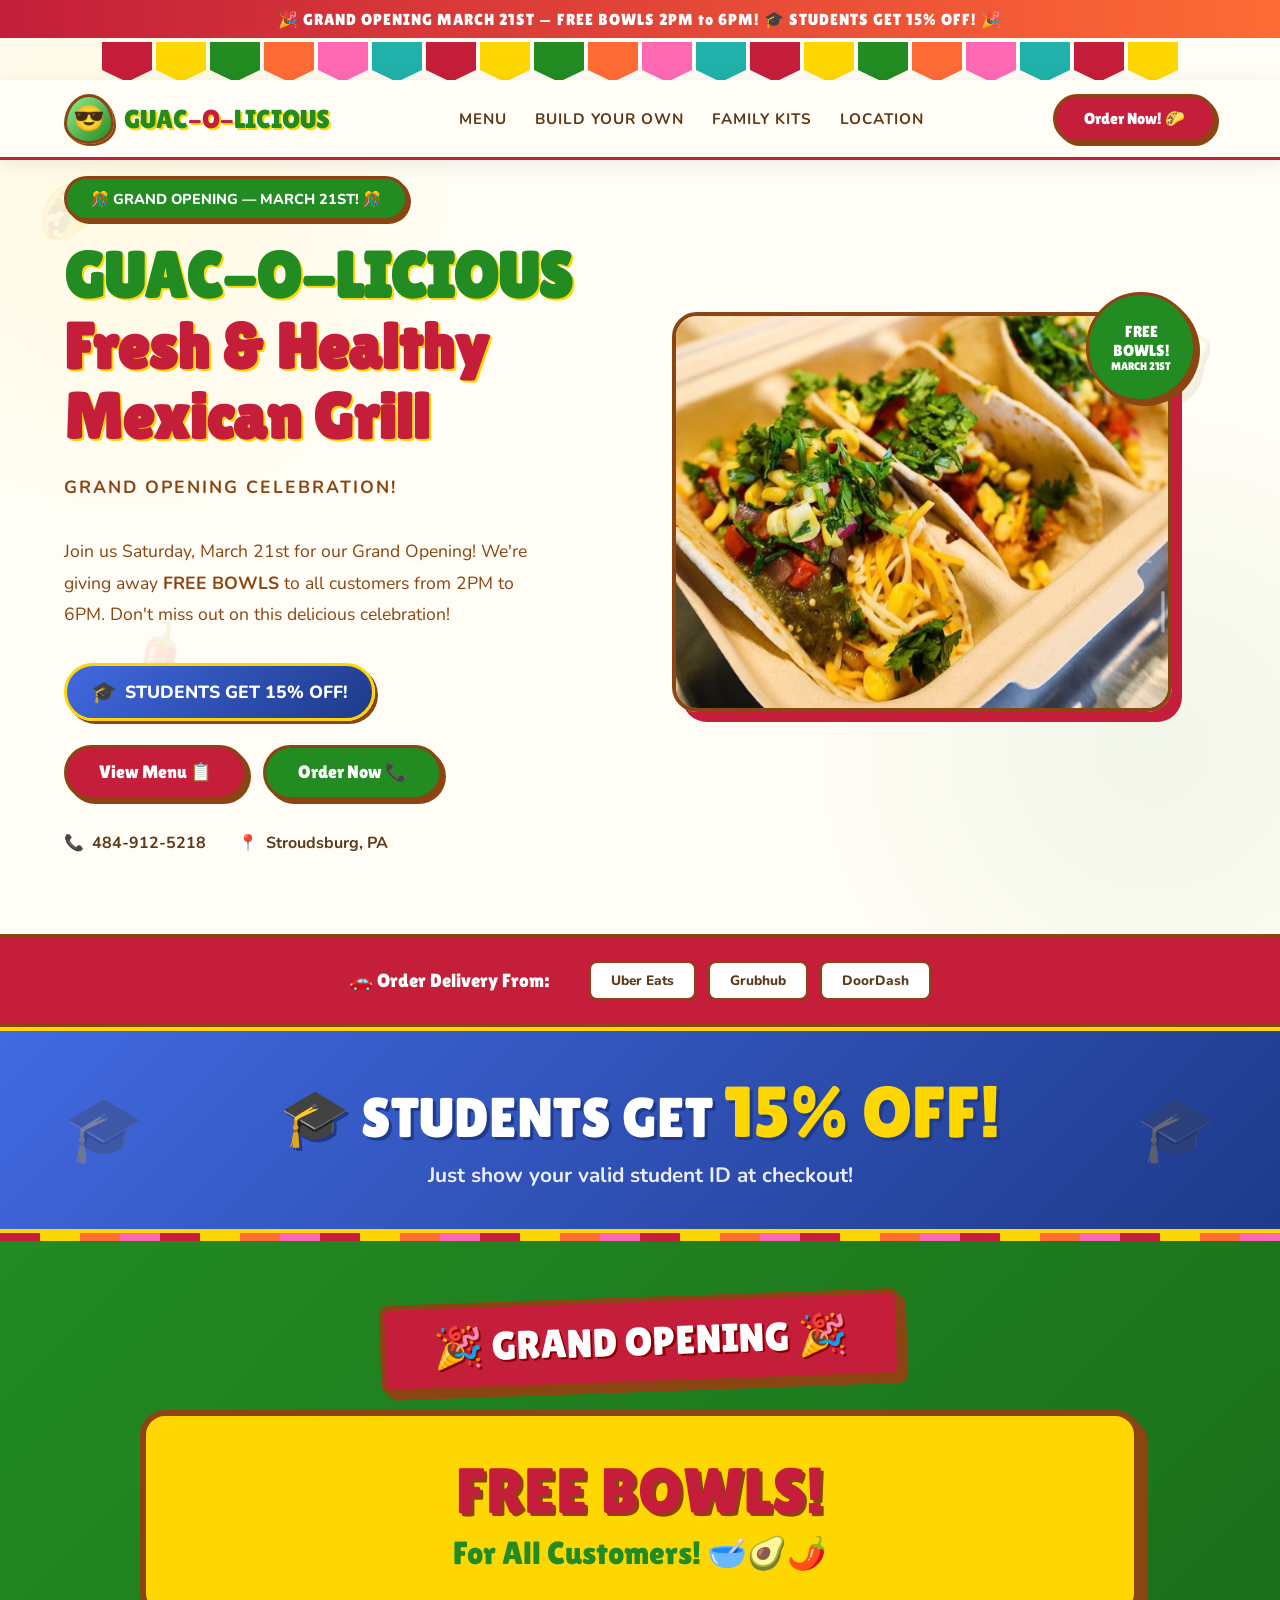
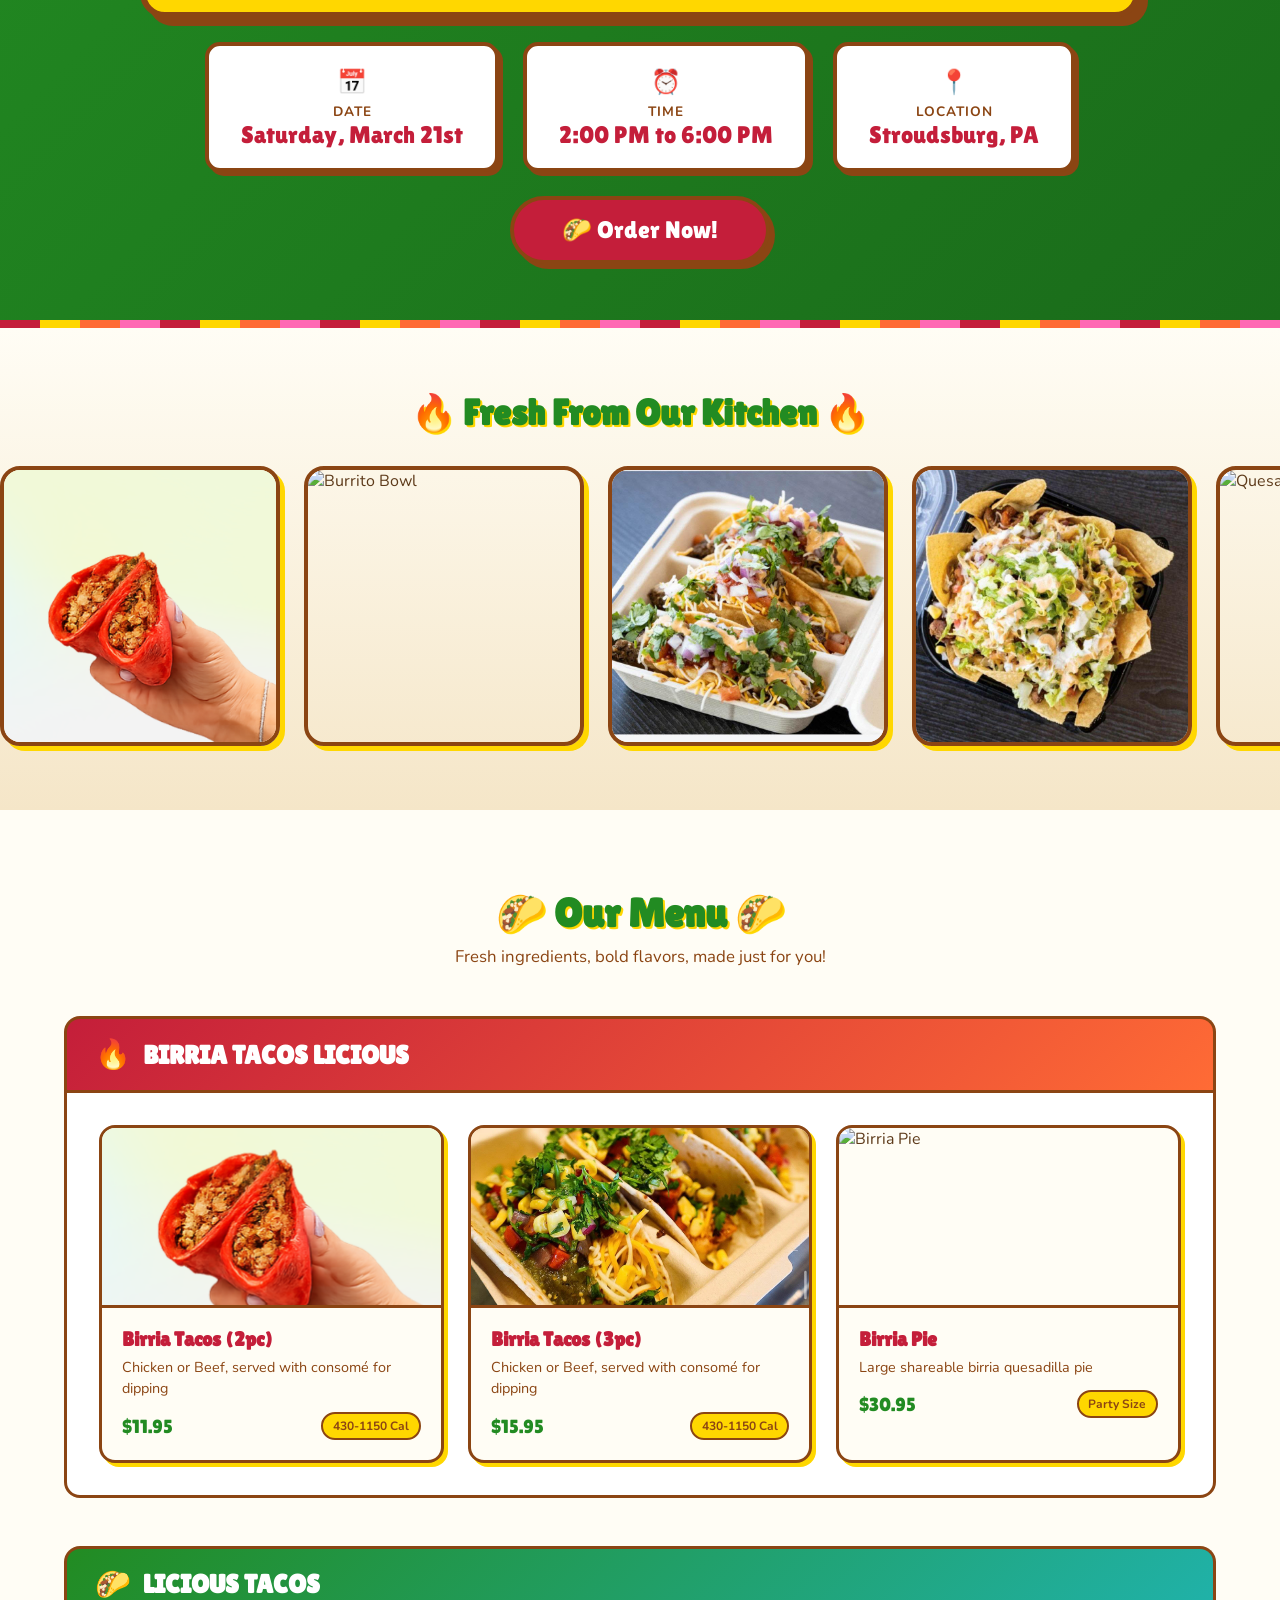
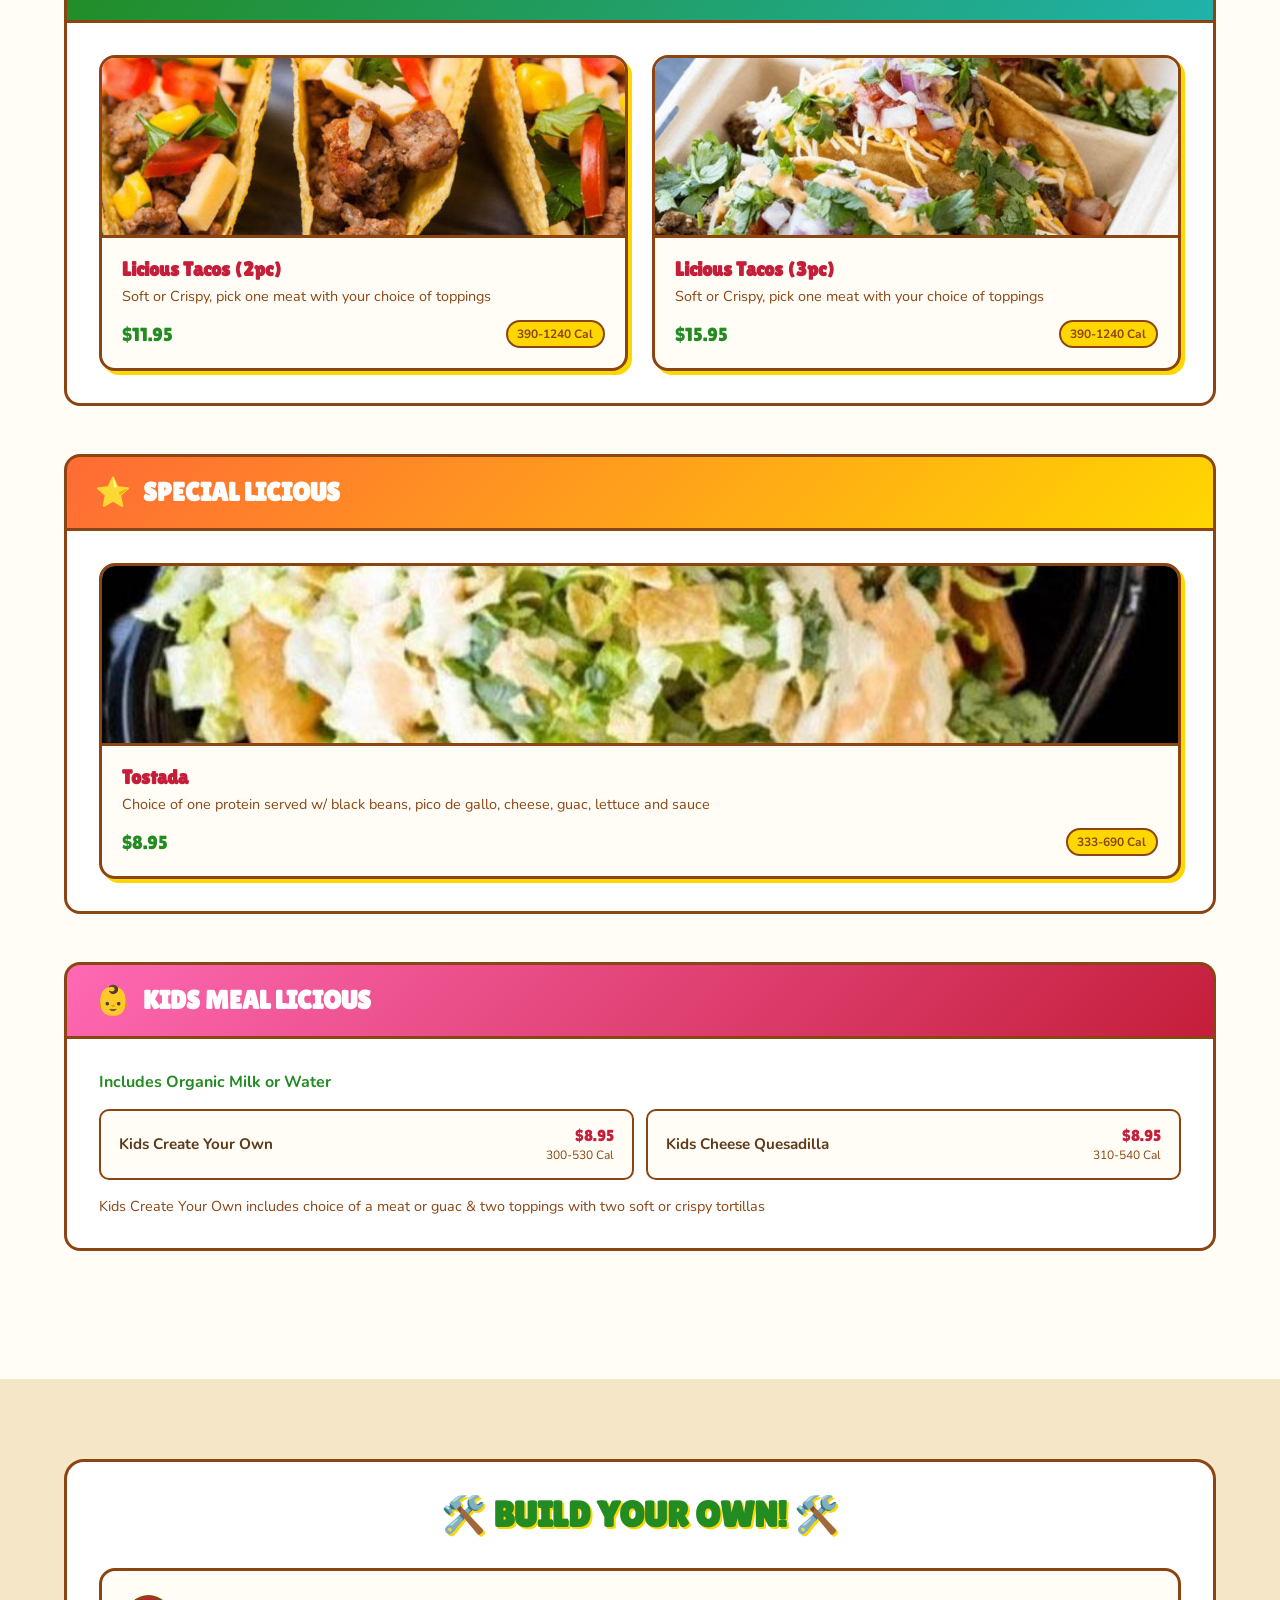
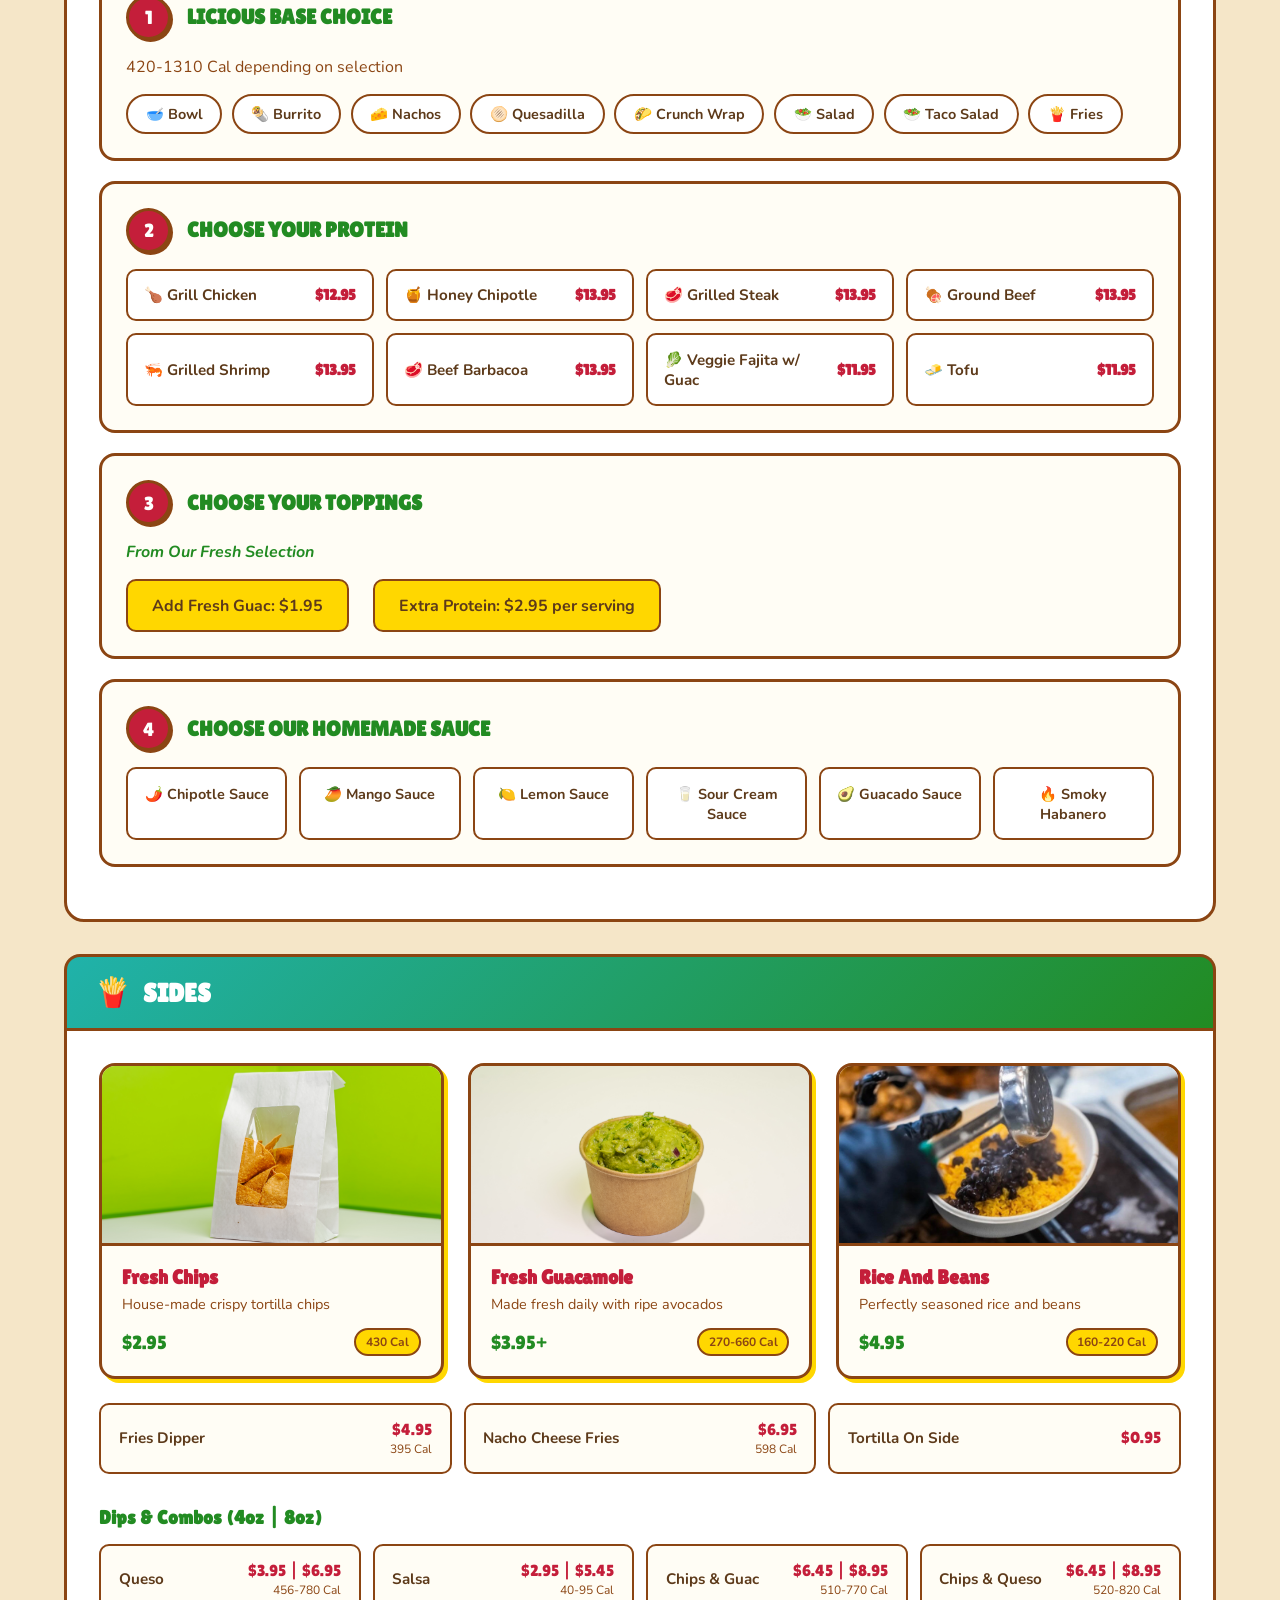
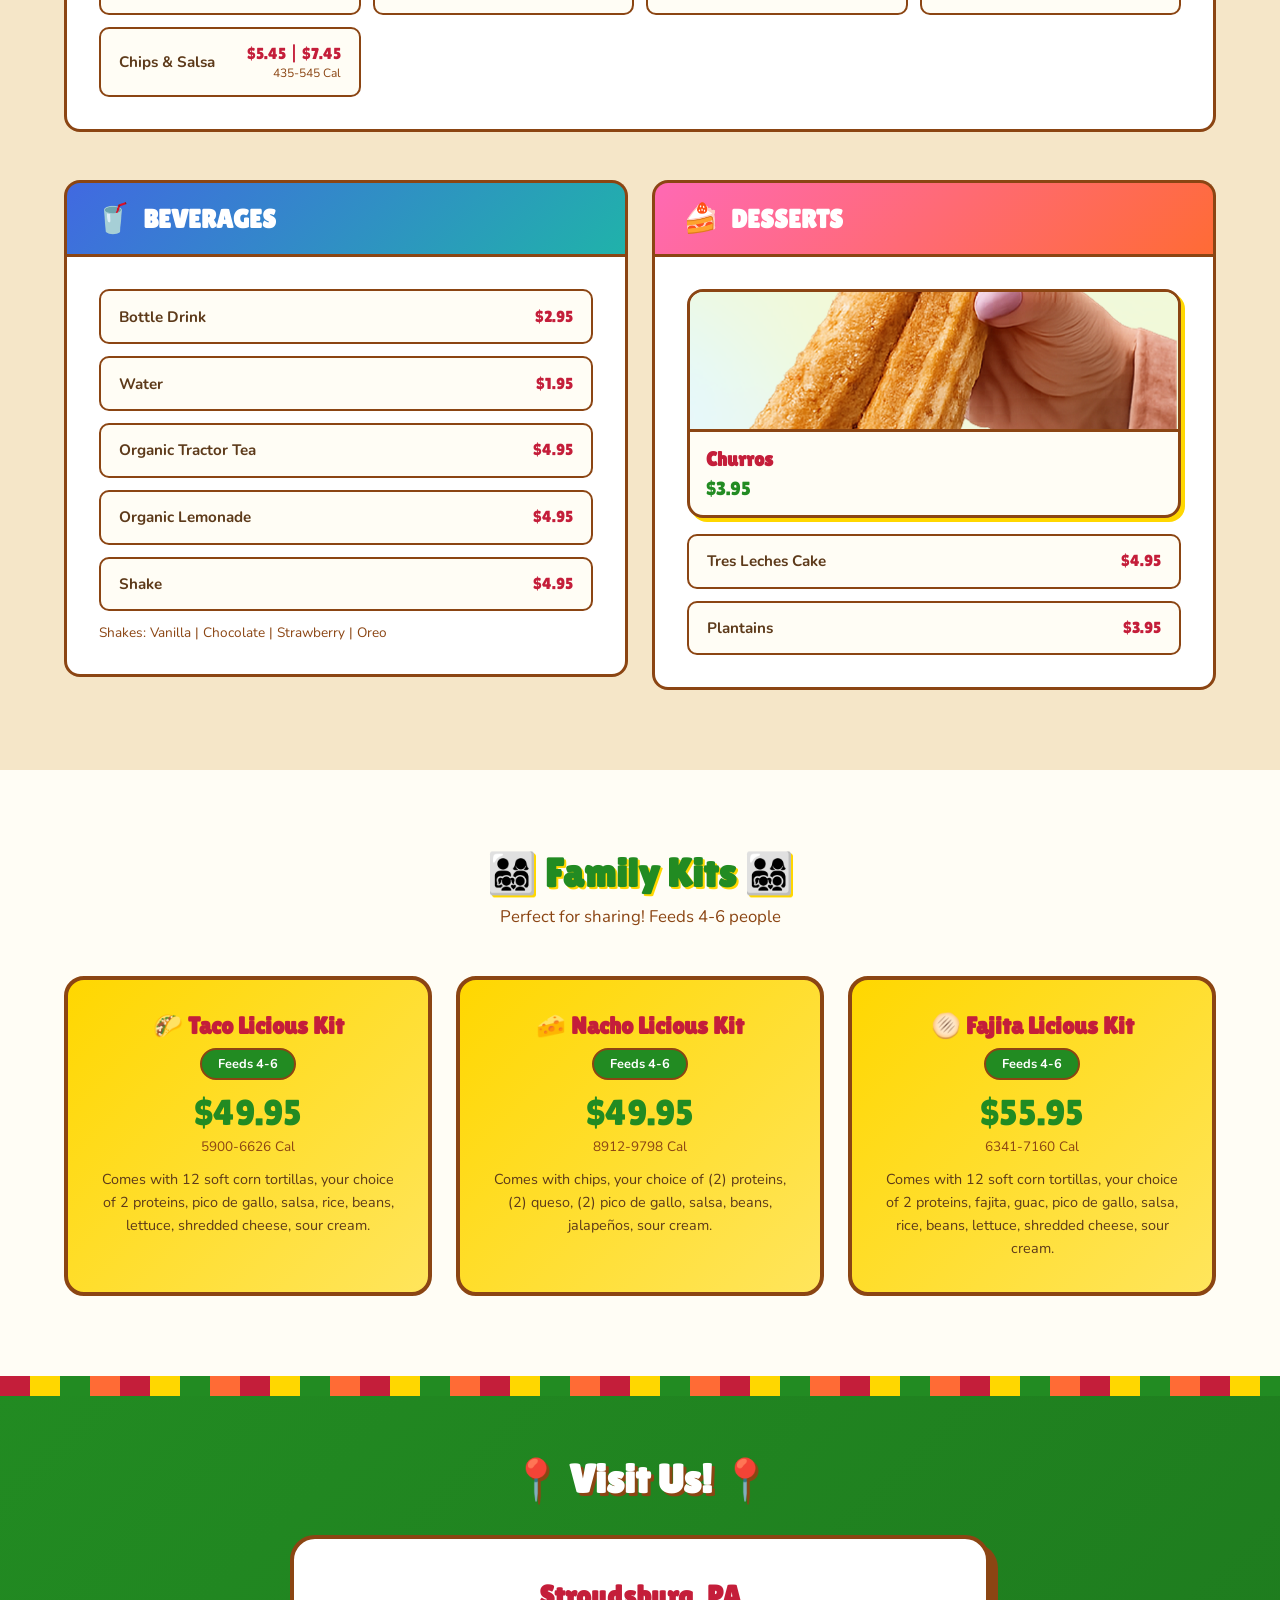
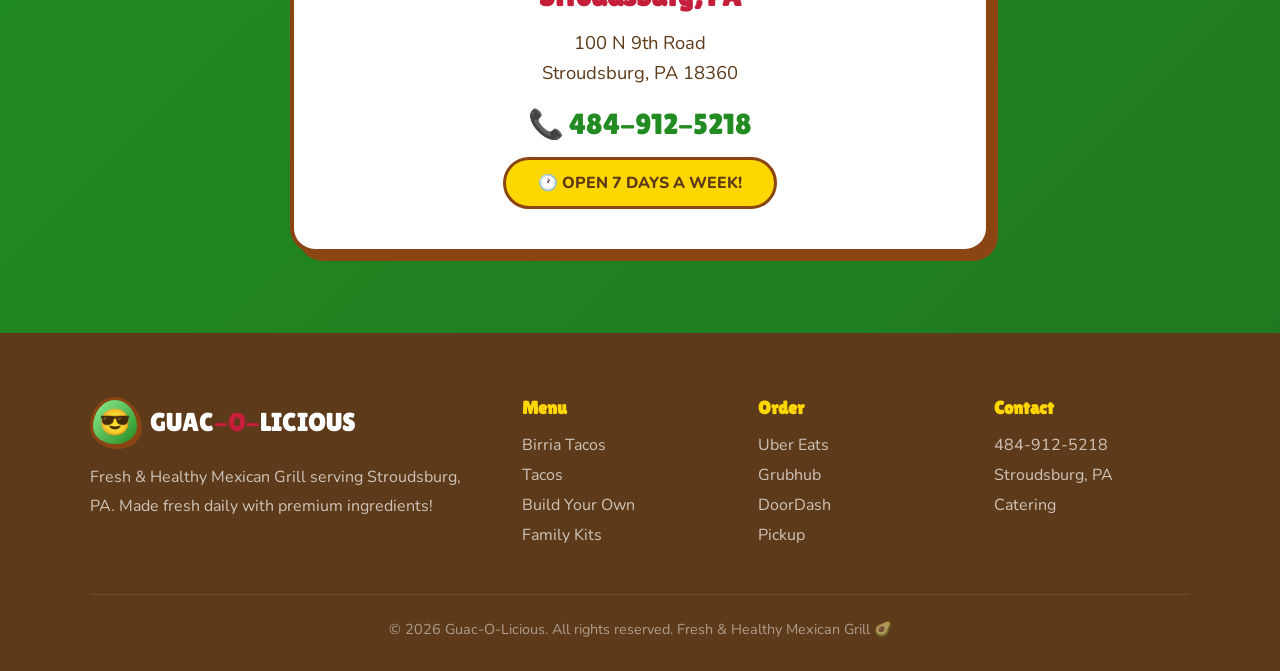
==== commit efc07ec0: "Add files via upload" ====
--- a/index.html
+++ b/index.html
@@ -1062,6 +1062,243 @@
             margin-top: 1.5rem;
         }
 
+        /* Grand Opening Promo Section */
+        .grand-opening-promo {
+            padding: 4rem 5%;
+            background: linear-gradient(135deg, var(--fiesta-green) 0%, #1a6b1a 100%);
+            position: relative;
+            overflow: hidden;
+        }
+
+        /* Student Discount Banner */
+        .student-discount-banner {
+            background: linear-gradient(135deg, #4169E1 0%, #1E3A8A 100%);
+            padding: 2.5rem 5%;
+            text-align: center;
+            position: relative;
+            overflow: hidden;
+            border-top: 4px solid var(--fiesta-yellow);
+            border-bottom: 4px solid var(--fiesta-yellow);
+        }
+
+        .student-discount-banner::before {
+            content: '🎓';
+            position: absolute;
+            left: 5%;
+            top: 50%;
+            transform: translateY(-50%);
+            font-size: 4rem;
+            opacity: 0.3;
+        }
+
+        .student-discount-banner::after {
+            content: '🎓';
+            position: absolute;
+            right: 5%;
+            top: 50%;
+            transform: translateY(-50%);
+            font-size: 4rem;
+            opacity: 0.3;
+        }
+
+        .student-content {
+            position: relative;
+            z-index: 2;
+        }
+
+        .student-main-text {
+            font-family: 'Lilita One', cursive;
+            font-size: 3.5rem;
+            color: white;
+            text-shadow: 3px 3px 0 #1E3A8A;
+            margin-bottom: 0.5rem;
+        }
+
+        .student-main-text .highlight {
+            color: var(--fiesta-yellow);
+            font-size: 4.5rem;
+        }
+
+        .student-sub-text {
+            font-size: 1.3rem;
+            color: rgba(255,255,255,0.9);
+            font-weight: 700;
+        }
+
+        .student-hero-badge {
+            display: inline-flex;
+            align-items: center;
+            gap: 0.5rem;
+            background: linear-gradient(135deg, #4169E1 0%, #1E3A8A 100%);
+            color: white;
+            padding: 0.75rem 1.5rem;
+            border-radius: 50px;
+            font-weight: 800;
+            font-size: 1.1rem;
+            border: 3px solid var(--fiesta-yellow);
+            margin-bottom: 1.5rem;
+            box-shadow: 3px 3px 0 var(--brown);
+            animation: pulse 2s ease-in-out infinite;
+        }
+
+        @keyframes pulse {
+            0%, 100% { transform: scale(1); }
+            50% { transform: scale(1.03); }
+        }
+
+        .student-hero-badge .student-icon {
+            font-size: 1.3rem;
+        }
+
+        @media (max-width: 768px) {
+            .student-main-text { font-size: 2.2rem; }
+            .student-main-text .highlight { font-size: 3rem; }
+            .student-sub-text { font-size: 1rem; }
+            .student-discount-banner::before,
+            .student-discount-banner::after { display: none; }
+        }
+
+        .grand-opening-promo::before {
+            content: '';
+            position: absolute;
+            top: 0;
+            left: 0;
+            right: 0;
+            height: 8px;
+            background: repeating-linear-gradient(
+                90deg,
+                var(--fiesta-red) 0px, var(--fiesta-red) 40px,
+                var(--fiesta-yellow) 40px, var(--fiesta-yellow) 80px,
+                var(--fiesta-orange) 80px, var(--fiesta-orange) 120px,
+                var(--fiesta-pink) 120px, var(--fiesta-pink) 160px
+            );
+        }
+
+        .grand-opening-promo::after {
+            content: '';
+            position: absolute;
+            bottom: 0;
+            left: 0;
+            right: 0;
+            height: 8px;
+            background: repeating-linear-gradient(
+                90deg,
+                var(--fiesta-red) 0px, var(--fiesta-red) 40px,
+                var(--fiesta-yellow) 40px, var(--fiesta-yellow) 80px,
+                var(--fiesta-orange) 80px, var(--fiesta-orange) 120px,
+                var(--fiesta-pink) 120px, var(--fiesta-pink) 160px
+            );
+        }
+
+        .promo-container {
+            max-width: 1000px;
+            margin: 0 auto;
+            text-align: center;
+        }
+
+        .promo-badge {
+            display: inline-block;
+            background: var(--fiesta-red);
+            color: white;
+            padding: 1rem 3rem;
+            font-family: 'Lilita One', cursive;
+            font-size: 2.5rem;
+            border: 5px solid var(--brown);
+            border-radius: 10px;
+            box-shadow: 6px 6px 0 var(--brown);
+            margin-bottom: 1.5rem;
+            transform: rotate(-2deg);
+            text-shadow: 2px 2px 0 #8B0000;
+        }
+
+        .promo-main {
+            background: var(--fiesta-yellow);
+            border: 6px solid var(--brown);
+            border-radius: 25px;
+            padding: 2.5rem 3rem;
+            margin-bottom: 1.5rem;
+            box-shadow: 8px 8px 0 var(--brown);
+        }
+
+        .promo-free {
+            font-family: 'Lilita One', cursive;
+            font-size: 4rem;
+            color: var(--fiesta-red);
+            text-shadow: 3px 3px 0 var(--brown);
+            line-height: 1.1;
+            margin-bottom: 0.5rem;
+        }
+
+        .promo-subtitle {
+            font-family: 'Lilita One', cursive;
+            font-size: 2rem;
+            color: var(--fiesta-green);
+        }
+
+        .promo-details {
+            display: flex;
+            justify-content: center;
+            gap: 1.5rem;
+            flex-wrap: wrap;
+            margin-bottom: 1.5rem;
+        }
+
+        .promo-detail-box {
+            background: white;
+            border: 4px solid var(--brown);
+            border-radius: 15px;
+            padding: 1.25rem 2rem;
+            box-shadow: 4px 4px 0 var(--brown);
+        }
+
+        .promo-detail-box .icon {
+            font-size: 1.5rem;
+            margin-bottom: 0.25rem;
+        }
+
+        .promo-detail-box .label {
+            font-size: 0.85rem;
+            color: var(--brown);
+            font-weight: 700;
+            text-transform: uppercase;
+            letter-spacing: 1px;
+        }
+
+        .promo-detail-box .value {
+            font-family: 'Lilita One', cursive;
+            font-size: 1.5rem;
+            color: var(--fiesta-red);
+        }
+
+        .promo-cta {
+            display: inline-block;
+            background: var(--fiesta-red);
+            color: white;
+            padding: 1rem 3rem;
+            font-family: 'Lilita One', cursive;
+            font-size: 1.5rem;
+            border: 4px solid var(--brown);
+            border-radius: 50px;
+            text-decoration: none;
+            box-shadow: 5px 5px 0 var(--brown);
+            transition: all 0.3s;
+        }
+
+        .promo-cta:hover {
+            transform: translate(3px, 3px);
+            box-shadow: 2px 2px 0 var(--brown);
+            background: var(--fiesta-orange);
+        }
+
+        @media (max-width: 768px) {
+            .promo-badge { font-size: 1.8rem; padding: 0.75rem 2rem; }
+            .promo-free { font-size: 2.5rem; }
+            .promo-subtitle { font-size: 1.4rem; }
+            .promo-details { gap: 1rem; }
+            .promo-detail-box { padding: 1rem 1.5rem; }
+            .promo-detail-box .value { font-size: 1.2rem; }
+        }
+
         /* Responsive */
         @media (max-width: 1024px) {
             .hero-container {
@@ -1097,7 +1334,9 @@
     <div class="announcement-bar">
         <p>
             <span class="sparkle">🎉</span>
-            NOW OPEN! Soft Opening Special — Visit Us Today!
+            GRAND OPENING MARCH 21ST — FREE BOWLS 2PM to 6PM! 
+            <span class="sparkle">🎓</span>
+            STUDENTS GET 15% OFF!
             <span class="sparkle">🎉</span>
         </p>
     </div>
@@ -1157,10 +1396,14 @@
 
         <div class="hero-container">
             <div class="hero-content">
-                <div class="soft-opening-badge">🎊 NOW OPEN — SOFT OPENING! 🎊</div>
+                <div class="soft-opening-badge">🎊 GRAND OPENING — MARCH 21ST! 🎊</div>
                 <h1>GUAC-O-LICIOUS <span>Fresh & Healthy Mexican Grill</span></h1>
-                <p class="hero-tagline">Where Fresh Meets Delicious!</p>
-                <p>Made fresh daily with premium ingredients. Build your perfect bowl, burrito, tacos, or nachos exactly the way you want it!</p>
+                <p class="hero-tagline">Grand Opening Celebration!</p>
+                <p>Join us Saturday, March 21st for our Grand Opening! We're giving away <strong>FREE BOWLS</strong> to all customers from 2PM to 6PM. Don't miss out on this delicious celebration!</p>
+                <div class="student-hero-badge">
+                    <span class="student-icon">🎓</span>
+                    <span>STUDENTS GET 15% OFF!</span>
+                </div>
                 <div class="hero-buttons">
                     <a href="#menu" class="btn-primary">View Menu 📋</a>
                     <a href="https://www.ubereats.com/store/guac-o-licious-mexican-grill-100-north-9th-street/vfTOrEP9XjSD5LqVnMiB6w?diningMode=DELIVERY&mod=storeDeliveryTime&modctx=%257B%2522entryPoint%2522%253A%2522store-auto-surface%2522%252C%2522encodedStoreUuid%2522%253A%2522vfTOrEP9XjSD5LqVnMiB6w%2522%257D&ps=1&sc=SEARCH_SUGGESTION" target="_blank" class="btn-secondary">Order Now 📞</a>
@@ -1177,9 +1420,9 @@
             <div class="hero-image-section">
                 <img src="burrito-bowl-salsa.jpg" alt="Delicious Burrito Bowl" class="hero-image-main">
                 <div class="hero-sticker">
-                    <span class="big">NOW</span>
-                    <span class="big">OPEN!</span>
-                    <span class="small">7 DAYS A WEEK</span>
+                    <span class="big">FREE</span>
+                    <span class="big">BOWLS!</span>
+                    <span class="small">MARCH 21ST</span>
                 </div>
             </div>
         </div>
@@ -1196,6 +1439,46 @@
             </div>
         </div>
     </div>
+
+    <!-- Student Discount Banner -->
+    <section class="student-discount-banner">
+        <div class="student-content">
+            <div class="student-main-text">🎓 STUDENTS GET <span class="highlight">15% OFF!</span></div>
+            <div class="student-sub-text">Just show your valid student ID at checkout!</div>
+        </div>
+    </section>
+
+    <!-- Grand Opening Promo Section -->
+    <section class="grand-opening-promo">
+        <div class="promo-container">
+            <div class="promo-badge">🎉 GRAND OPENING 🎉</div>
+            
+            <div class="promo-main">
+                <div class="promo-free">FREE BOWLS!</div>
+                <div class="promo-subtitle">For All Customers! 🥣🥑🌶️</div>
+            </div>
+
+            <div class="promo-details">
+                <div class="promo-detail-box">
+                    <div class="icon">📅</div>
+                    <div class="label">Date</div>
+                    <div class="value">Saturday, March 21st</div>
+                </div>
+                <div class="promo-detail-box">
+                    <div class="icon">⏰</div>
+                    <div class="label">Time</div>
+                    <div class="value">2:00 PM to 6:00 PM</div>
+                </div>
+                <div class="promo-detail-box">
+                    <div class="icon">📍</div>
+                    <div class="label">Location</div>
+                    <div class="value">Stroudsburg, PA</div>
+                </div>
+            </div>
+
+            <a href="https://www.ubereats.com/store/guac-o-licious-mexican-grill-100-north-9th-street/vfTOrEP9XjSD5LqVnMiB6w?diningMode=DELIVERY&mod=storeDeliveryTime&modctx=%257B%2522entryPoint%2522%253A%2522store-auto-surface%2522%252C%2522encodedStoreUuid%2522%253A%2522vfTOrEP9XjSD5LqVnMiB6w%2522%257D&ps=1&sc=SEARCH_SUGGESTION" target="_blank" class="promo-cta">🌮 Order Now!</a>
+        </div>
+    </section>
 
     <!-- Sliding Food Showcase -->
     <section class="food-showcase">
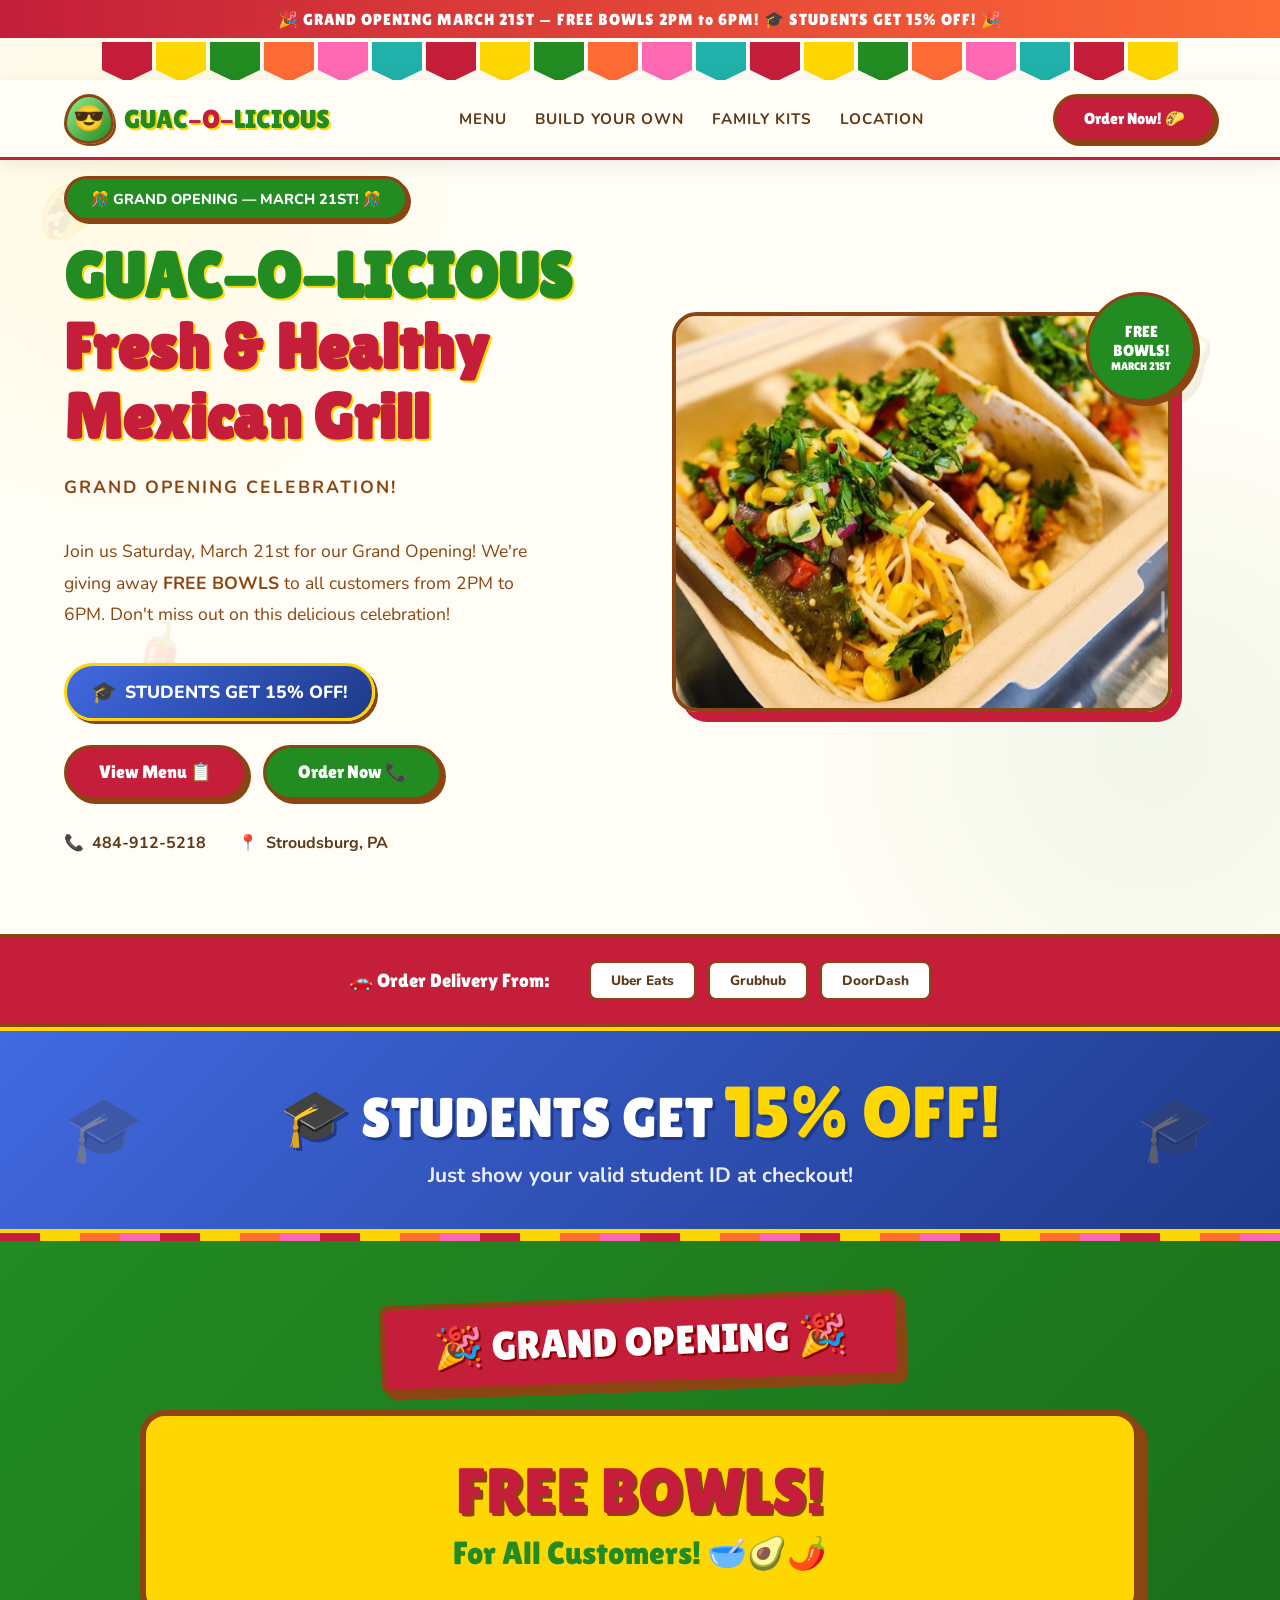
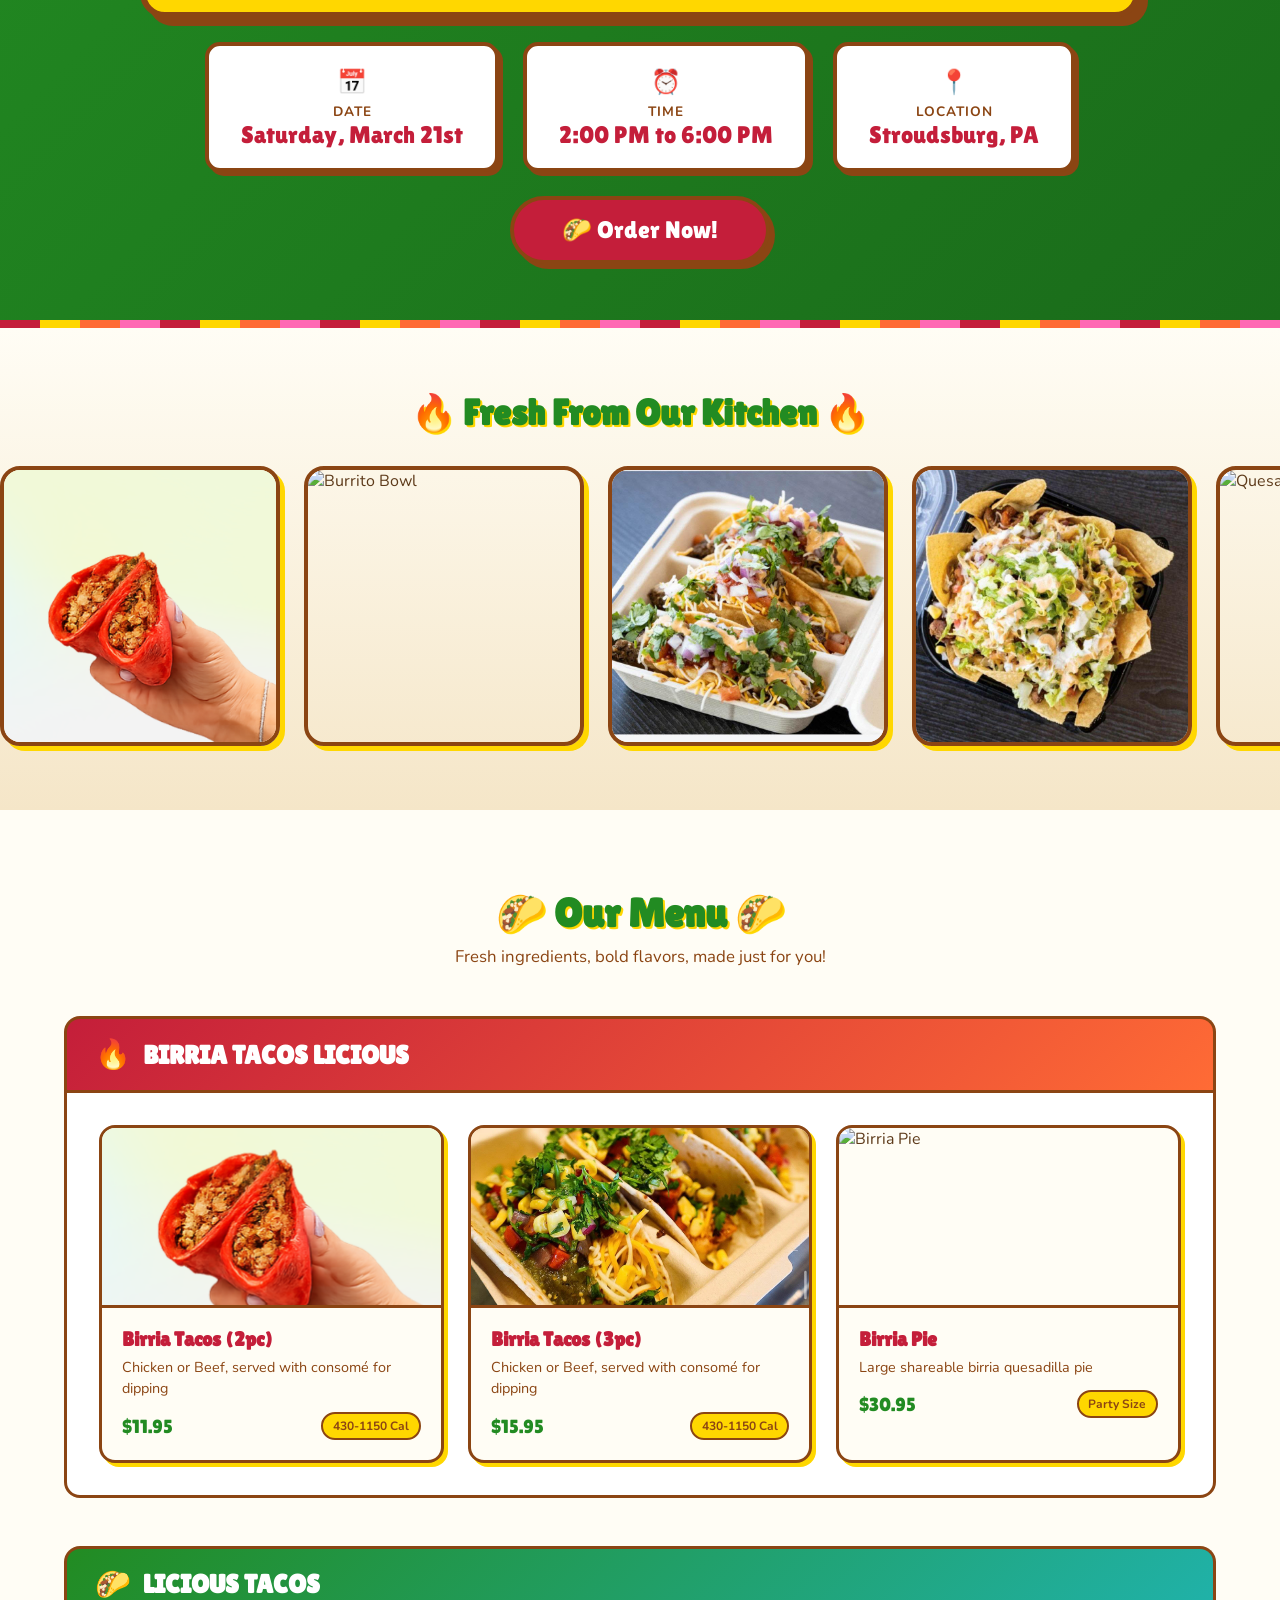
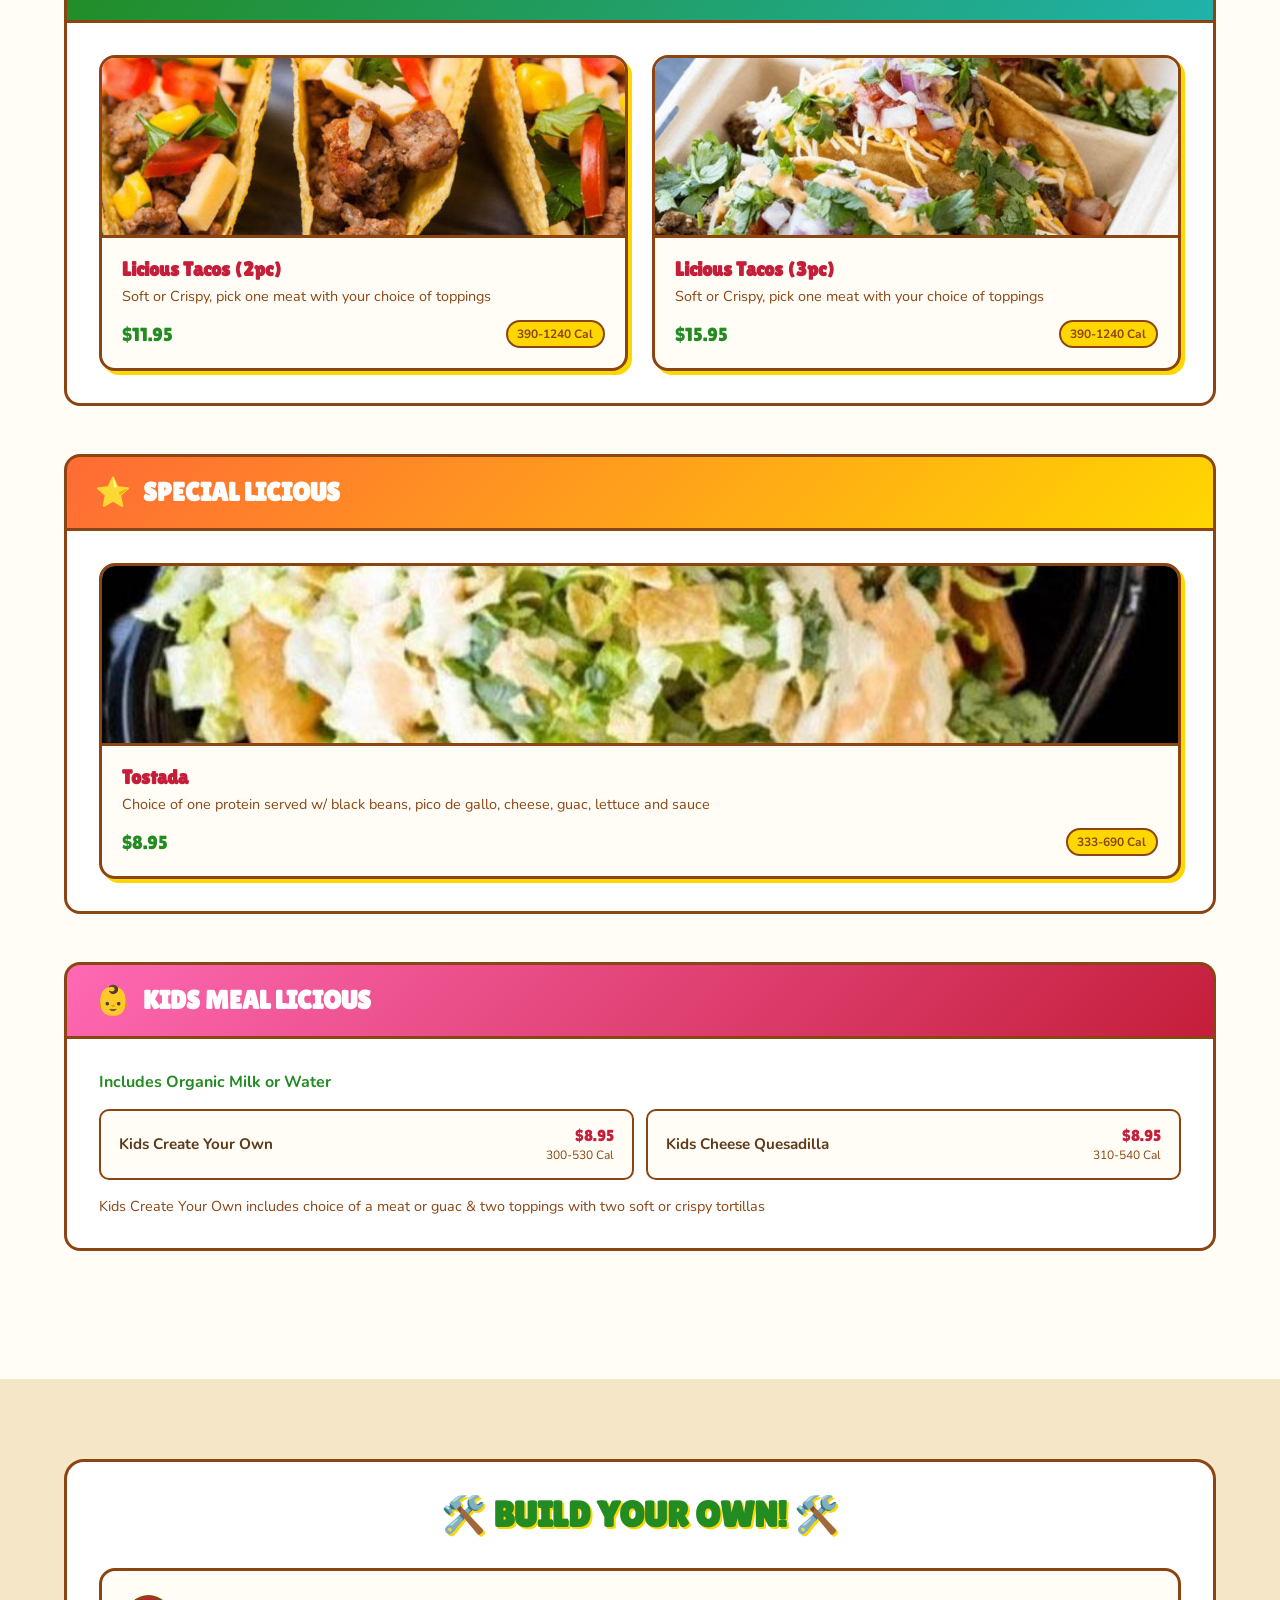
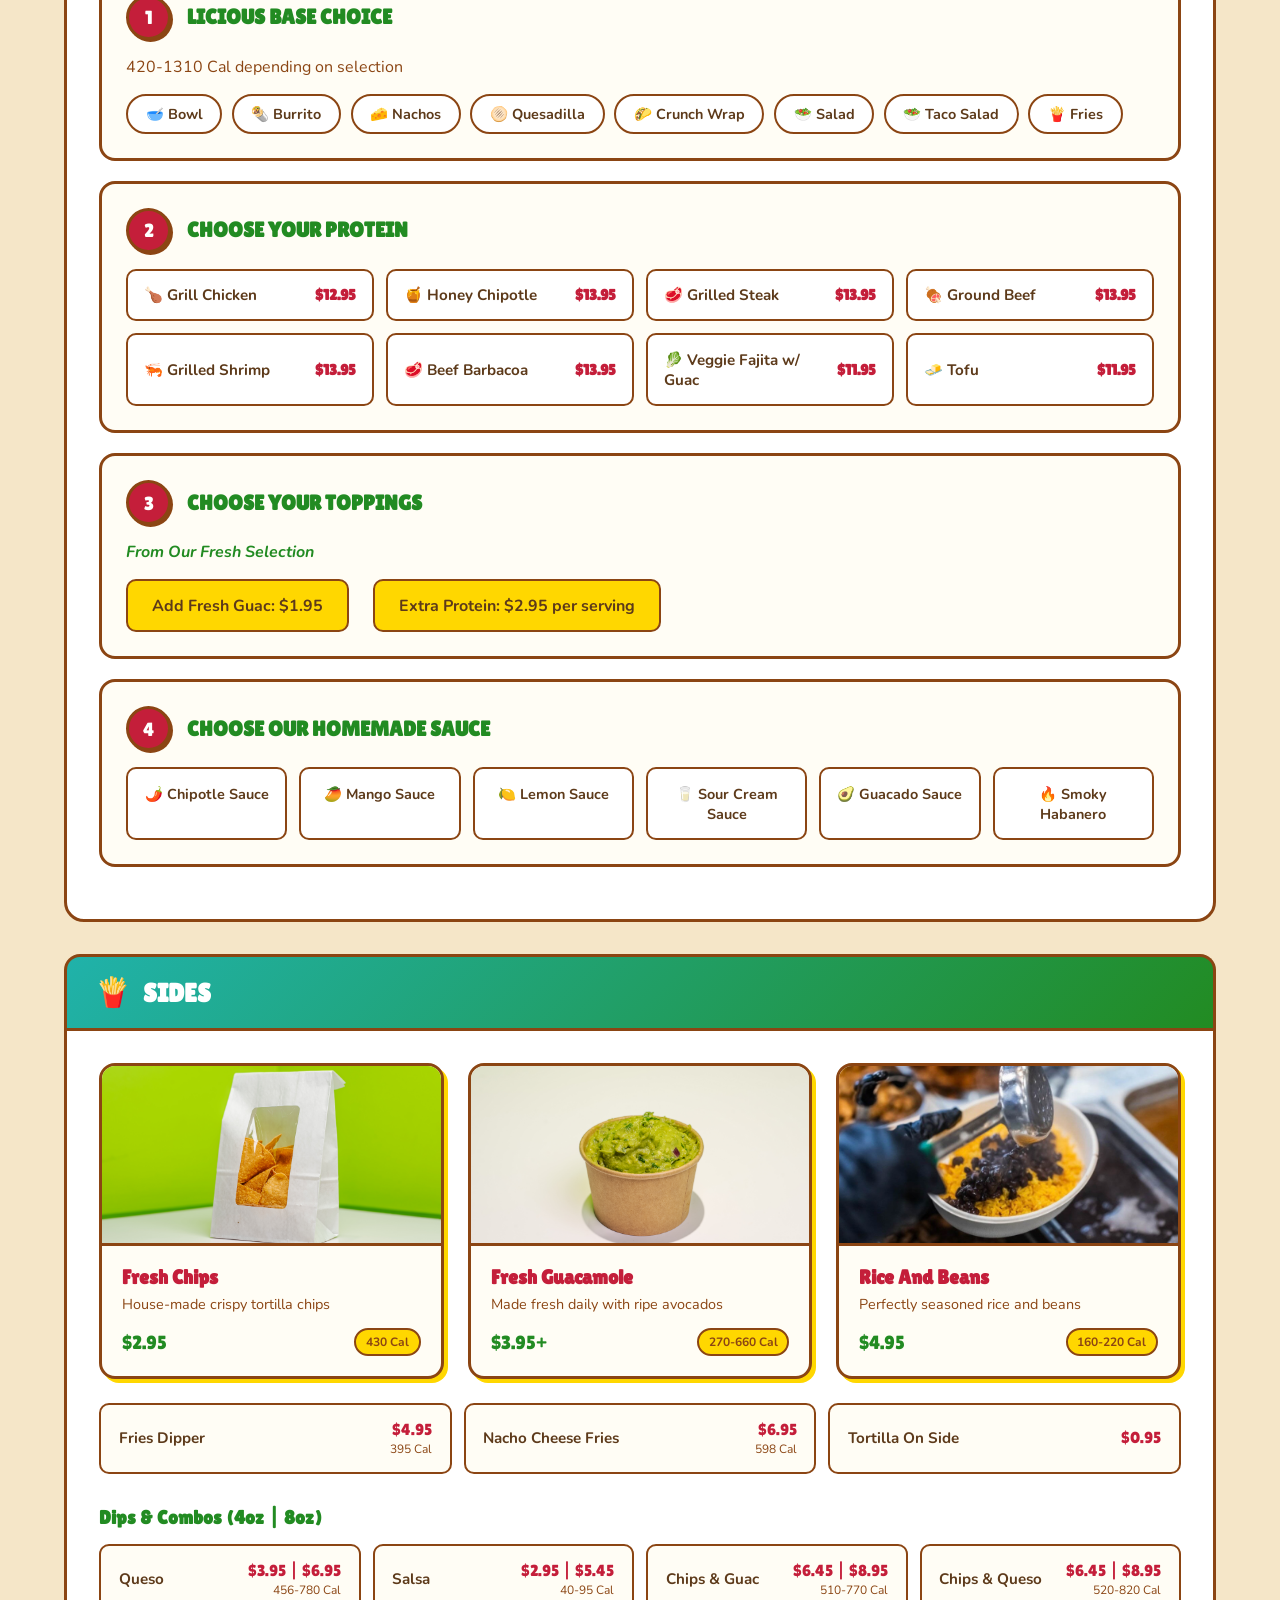
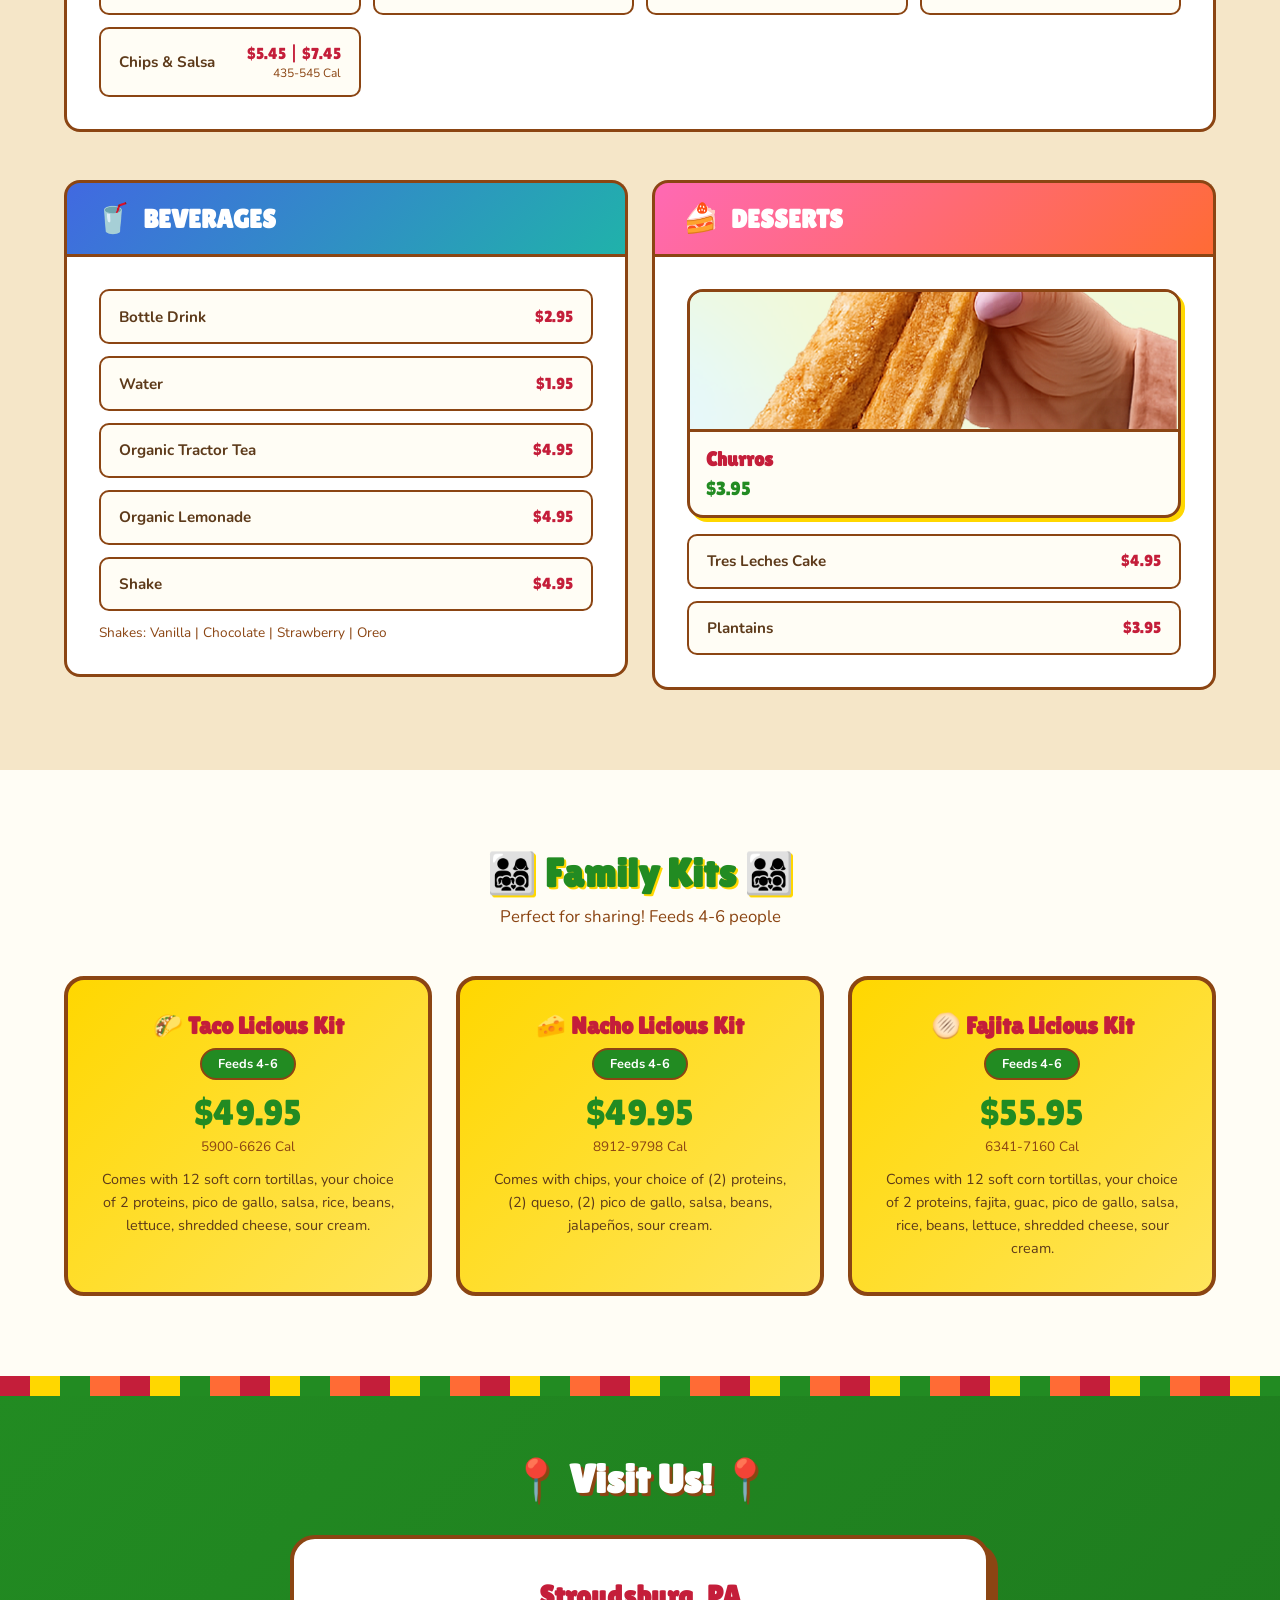
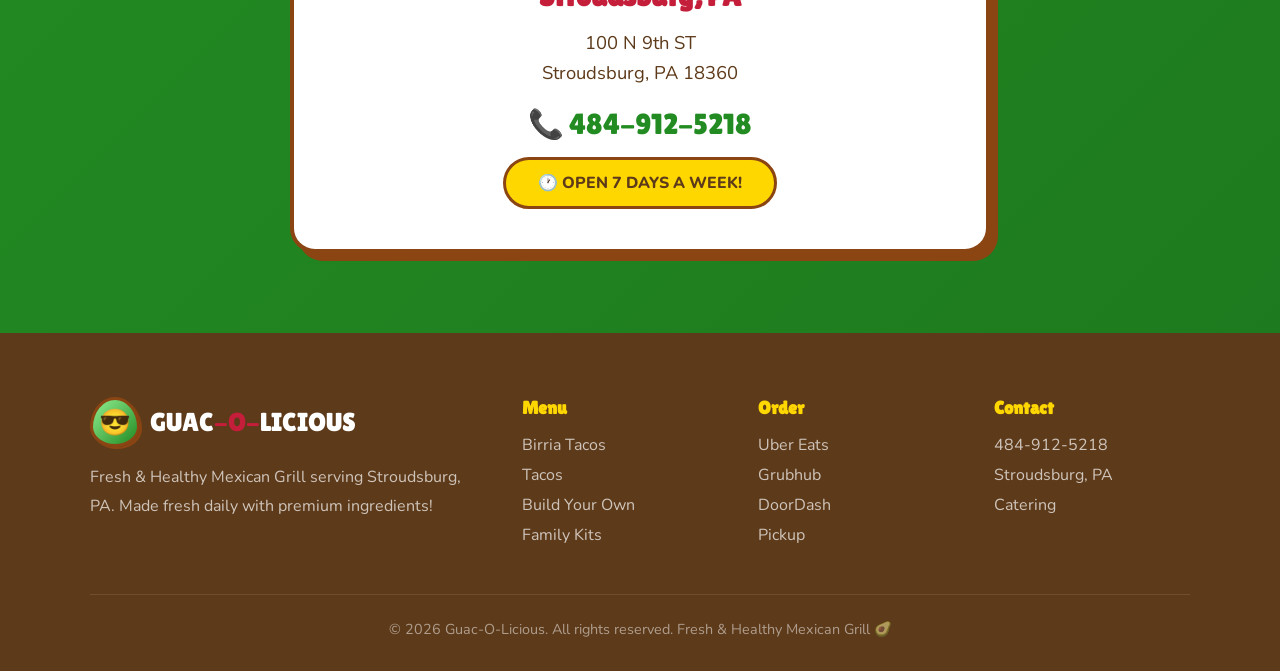
==== commit 4021da5c: "Update address from 'Road' to 'ST'" ====
--- a/index.html
+++ b/index.html
@@ -2058,7 +2058,7 @@
             <div class="location-card">
                 <h3>Stroudsburg, PA</h3>
                 <address>
-                    100 N 9th Road<br>
+                    100 N 9th ST<br>
                     Stroudsburg, PA 18360
                 </address>
                 <div class="phone">📞 484-912-5218</div>
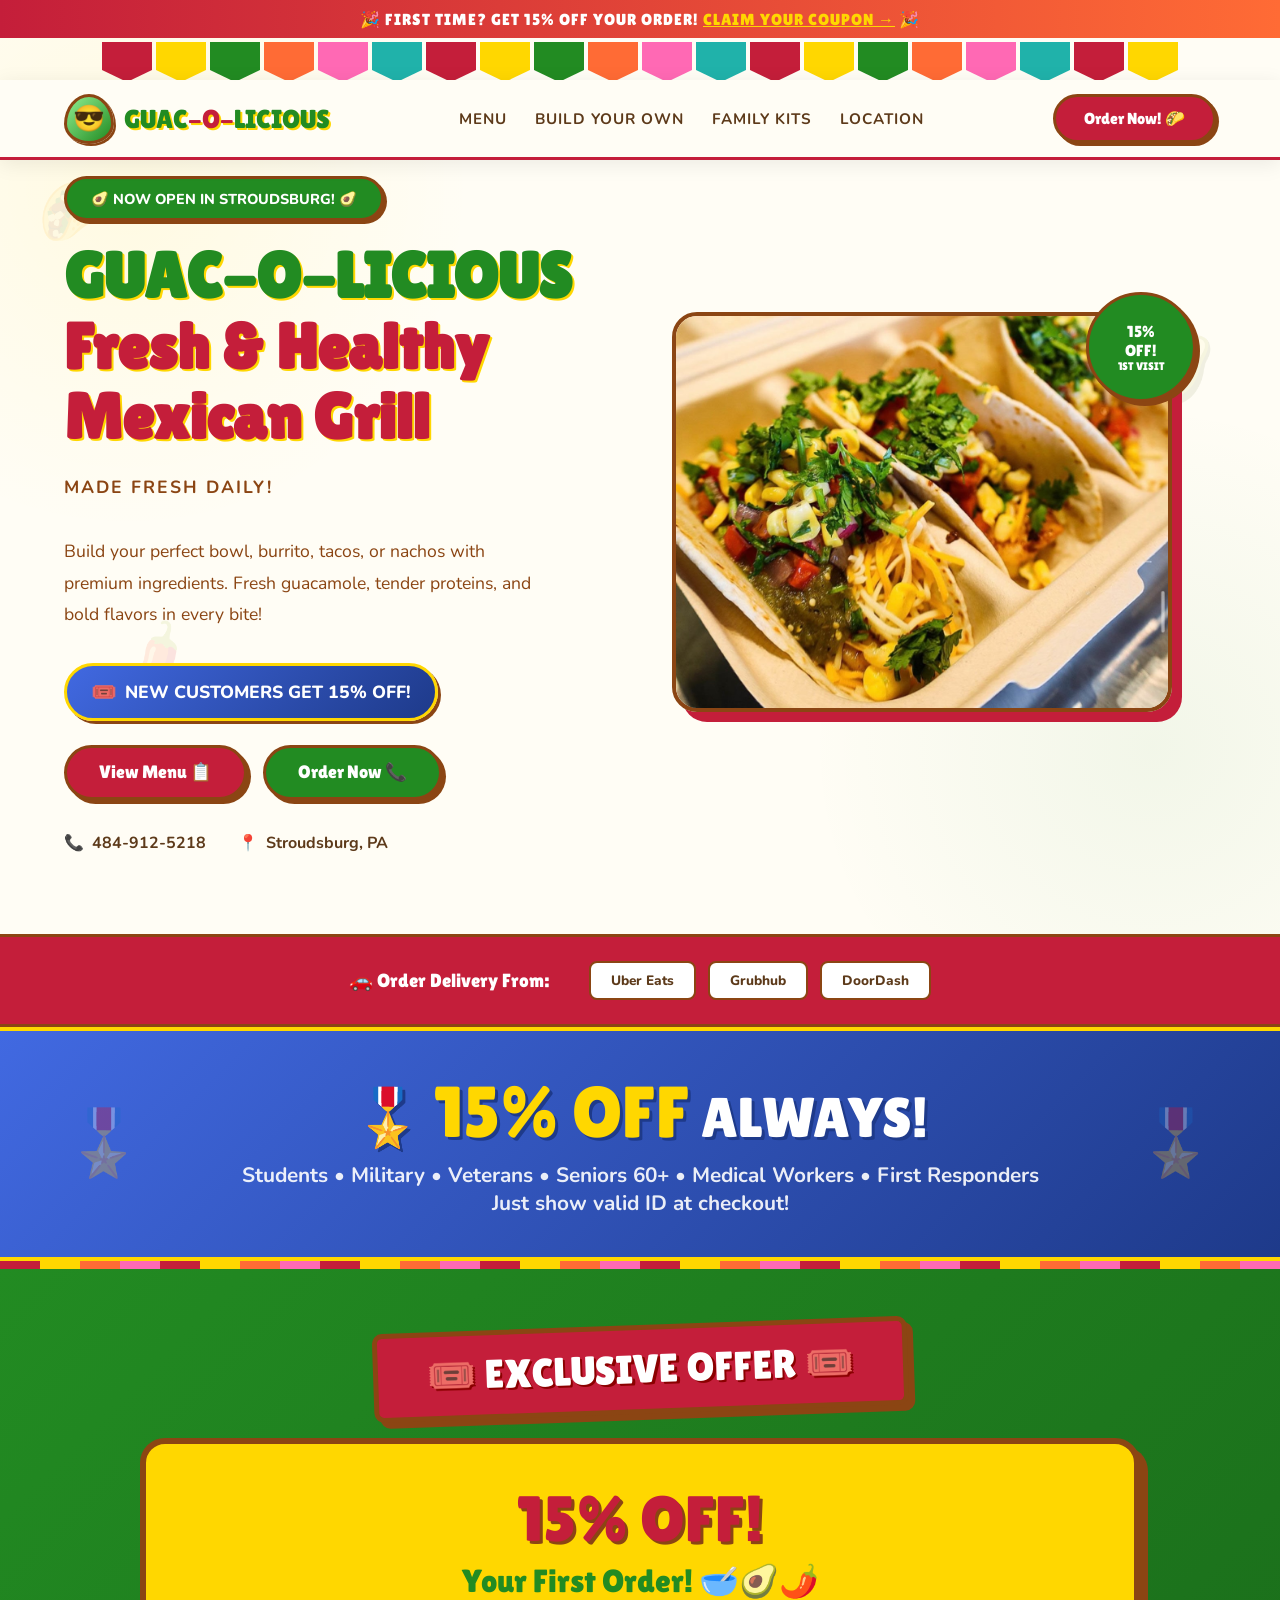
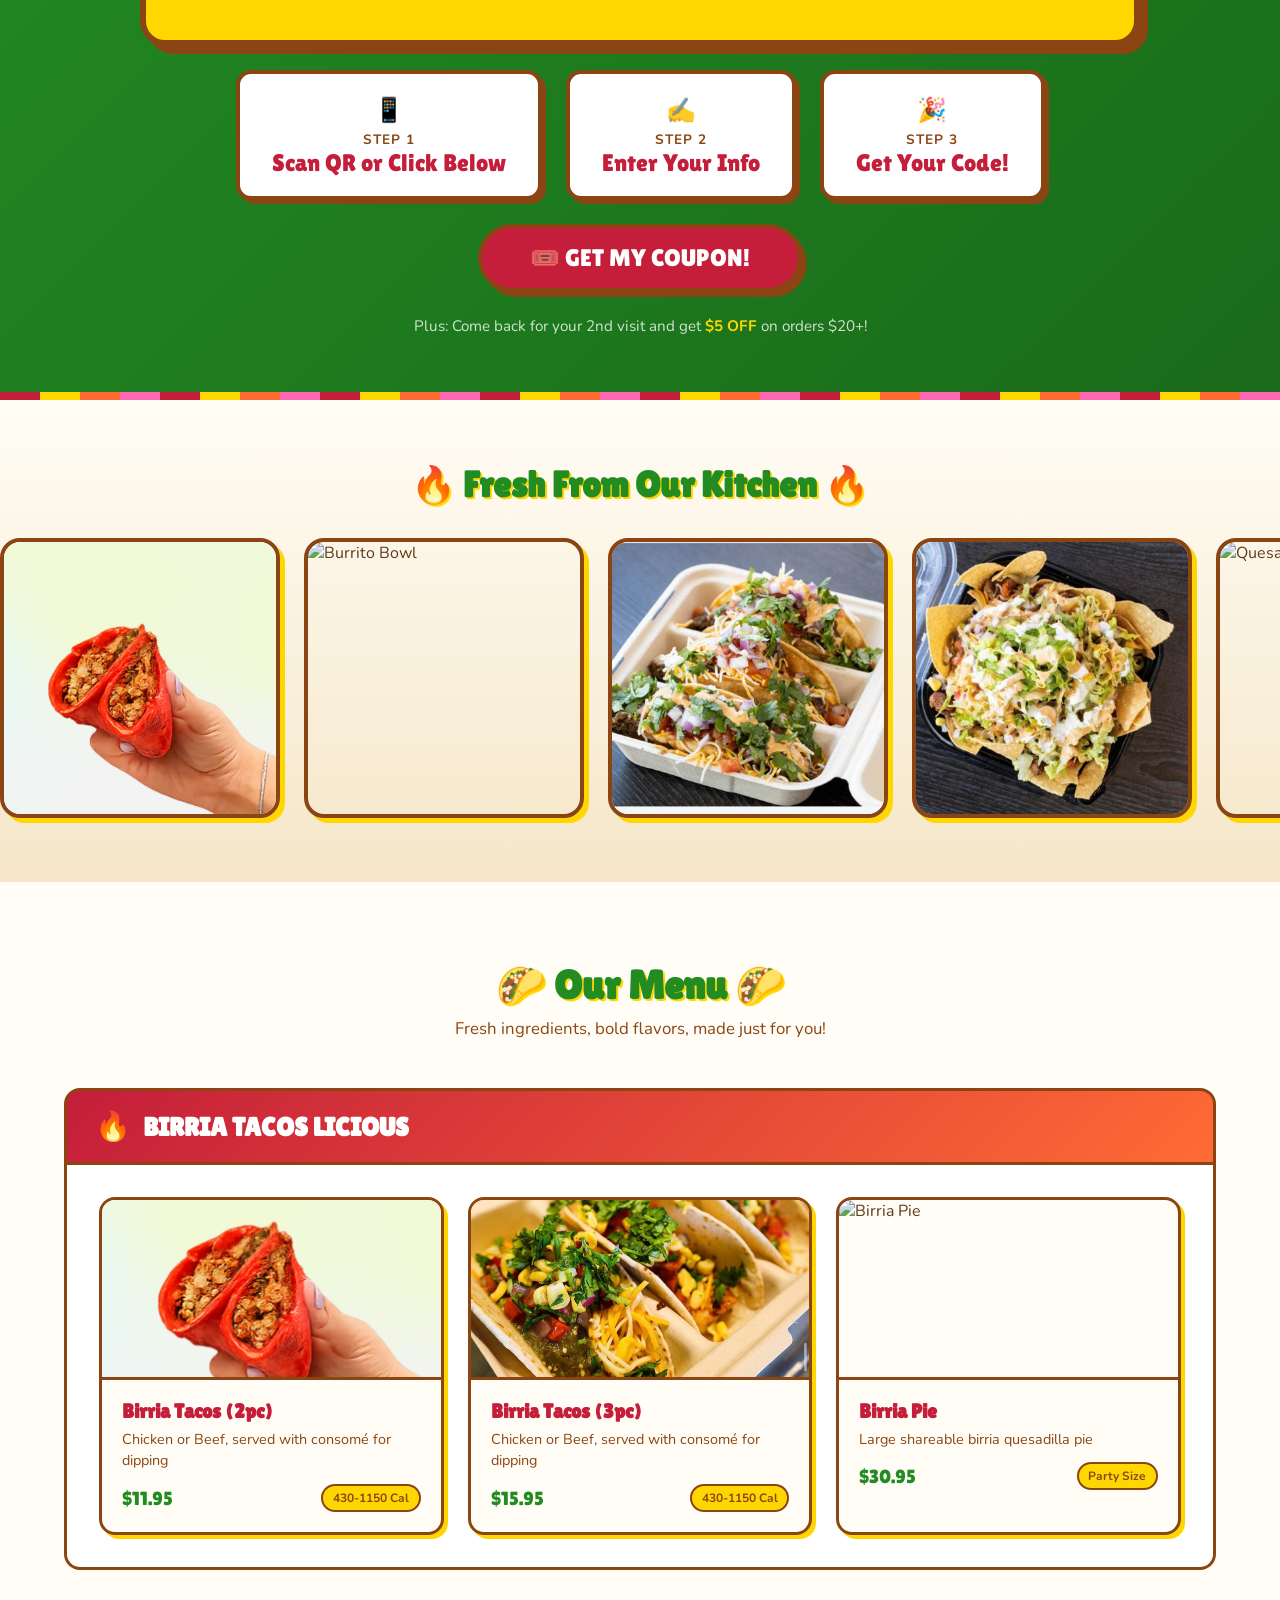
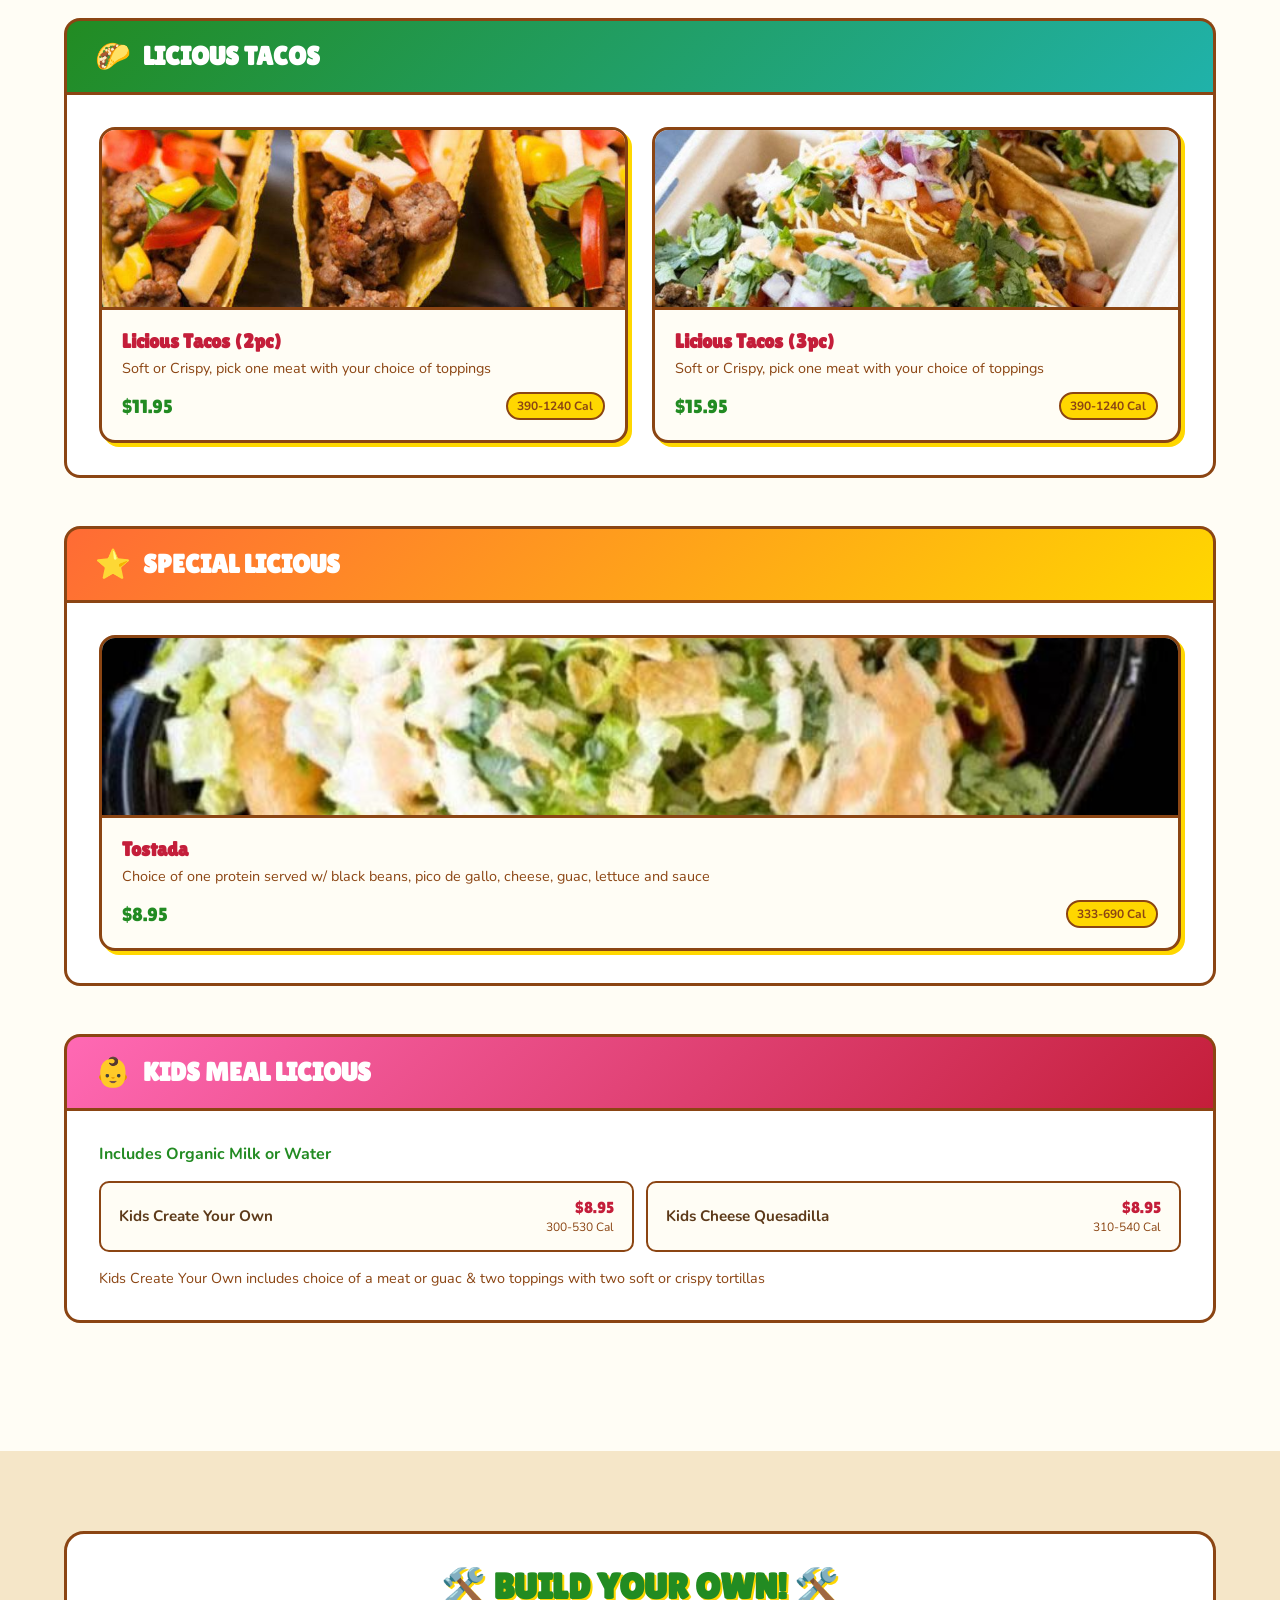
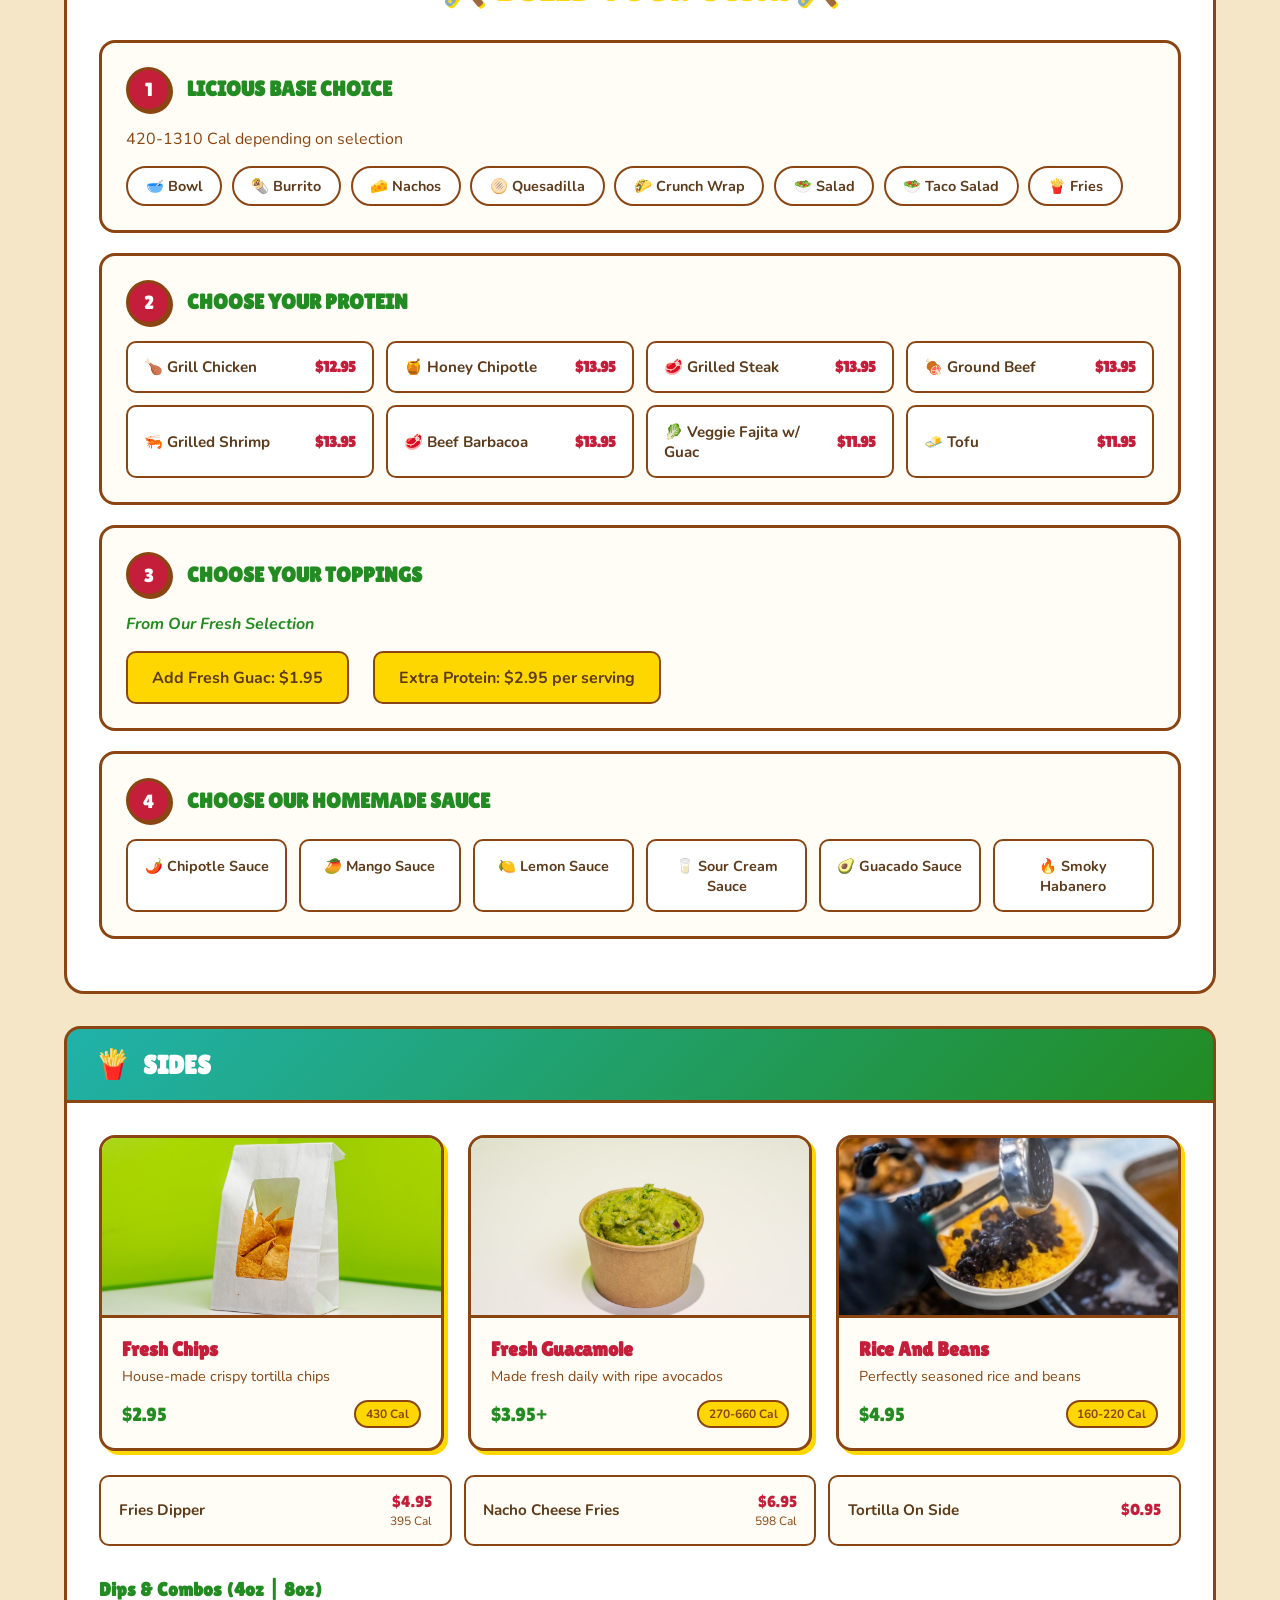
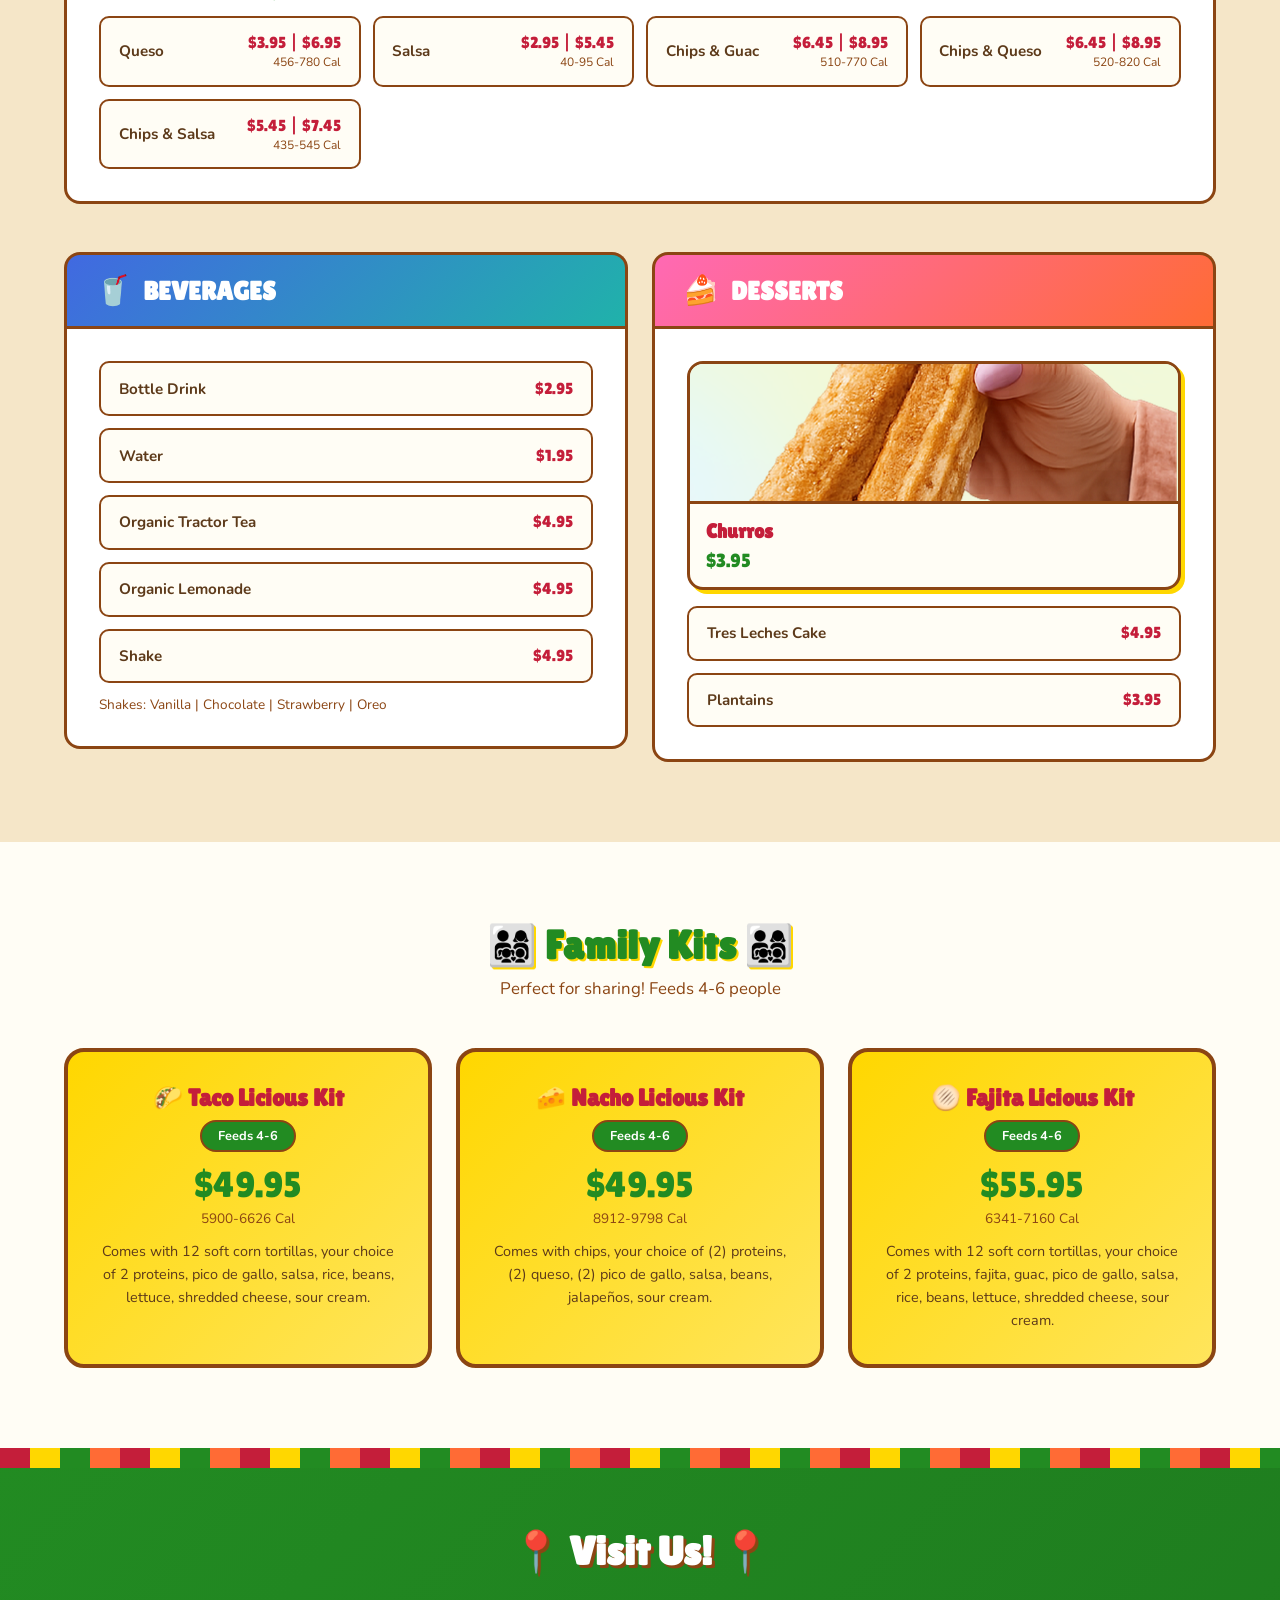
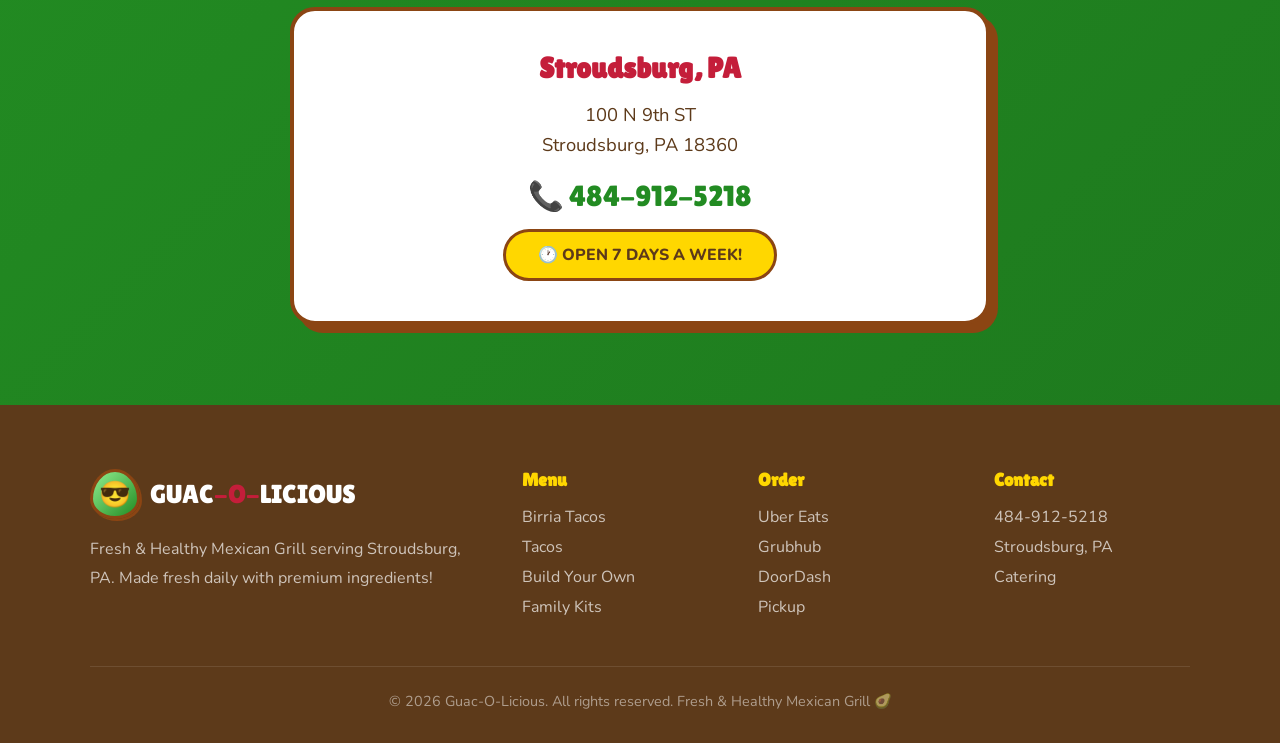
==== commit 08fc8a1b: "Add files via upload" ====
--- a/index.html
+++ b/index.html
@@ -3,7 +3,7 @@
 <head>
     <meta charset="UTF-8">
     <meta name="viewport" content="width=device-width, initial-scale=1.0">
-    <title>Guac-O-Licious | Fresh & Healthy Mexican Grill | NOW OPEN!</title>
+    <title>Guac-O-Licious | Fresh & Healthy Mexican Grill | Stroudsburg, PA</title>
     <link rel="preconnect" href="https://fonts.googleapis.com">
     <link rel="preconnect" href="https://fonts.gstatic.com" crossorigin>
     <link href="https://fonts.googleapis.com/css2?family=Lilita+One&family=Nunito:wght@400;500;600;700;800&display=swap" rel="stylesheet">
@@ -1062,7 +1062,7 @@
             margin-top: 1.5rem;
         }
 
-        /* Grand Opening Promo Section */
+        /* Coupon Promo Section */
         .grand-opening-promo {
             padding: 4rem 5%;
             background: linear-gradient(135deg, var(--fiesta-green) 0%, #1a6b1a 100%);
@@ -1082,7 +1082,7 @@
         }
 
         .student-discount-banner::before {
-            content: '🎓';
+            content: '🎖️';
             position: absolute;
             left: 5%;
             top: 50%;
@@ -1092,7 +1092,7 @@
         }
 
         .student-discount-banner::after {
-            content: '🎓';
+            content: '🎖️';
             position: absolute;
             right: 5%;
             top: 50%;
@@ -1334,9 +1334,8 @@
     <div class="announcement-bar">
         <p>
             <span class="sparkle">🎉</span>
-            GRAND OPENING MARCH 21ST — FREE BOWLS 2PM to 6PM! 
-            <span class="sparkle">🎓</span>
-            STUDENTS GET 15% OFF!
+            FIRST TIME? GET 15% OFF YOUR ORDER! 
+            <a href="coupon.html" style="color: var(--fiesta-yellow); text-decoration: underline;">CLAIM YOUR COUPON →</a>
             <span class="sparkle">🎉</span>
         </p>
     </div>
@@ -1396,13 +1395,13 @@
 
         <div class="hero-container">
             <div class="hero-content">
-                <div class="soft-opening-badge">🎊 GRAND OPENING — MARCH 21ST! 🎊</div>
+                <div class="soft-opening-badge">🥑 NOW OPEN IN STROUDSBURG! 🥑</div>
                 <h1>GUAC-O-LICIOUS <span>Fresh & Healthy Mexican Grill</span></h1>
-                <p class="hero-tagline">Grand Opening Celebration!</p>
-                <p>Join us Saturday, March 21st for our Grand Opening! We're giving away <strong>FREE BOWLS</strong> to all customers from 2PM to 6PM. Don't miss out on this delicious celebration!</p>
+                <p class="hero-tagline">Made Fresh Daily!</p>
+                <p>Build your perfect bowl, burrito, tacos, or nachos with premium ingredients. Fresh guacamole, tender proteins, and bold flavors in every bite!</p>
                 <div class="student-hero-badge">
-                    <span class="student-icon">🎓</span>
-                    <span>STUDENTS GET 15% OFF!</span>
+                    <span class="student-icon">🎟️</span>
+                    <span>NEW CUSTOMERS GET 15% OFF!</span>
                 </div>
                 <div class="hero-buttons">
                     <a href="#menu" class="btn-primary">View Menu 📋</a>
@@ -1420,9 +1419,9 @@
             <div class="hero-image-section">
                 <img src="burrito-bowl-salsa.jpg" alt="Delicious Burrito Bowl" class="hero-image-main">
                 <div class="hero-sticker">
-                    <span class="big">FREE</span>
-                    <span class="big">BOWLS!</span>
-                    <span class="small">MARCH 21ST</span>
+                    <span class="big">15%</span>
+                    <span class="big">OFF!</span>
+                    <span class="small">1ST VISIT</span>
                 </div>
             </div>
         </div>
@@ -1440,43 +1439,45 @@
         </div>
     </div>
 
-    <!-- Student Discount Banner -->
+    <!-- Discount Banner -->
     <section class="student-discount-banner">
         <div class="student-content">
-            <div class="student-main-text">🎓 STUDENTS GET <span class="highlight">15% OFF!</span></div>
-            <div class="student-sub-text">Just show your valid student ID at checkout!</div>
+            <div class="student-main-text">🎖️ <span class="highlight">15% OFF</span> ALWAYS!</div>
+            <div class="student-sub-text">Students • Military • Veterans • Seniors 60+ • Medical Workers • First Responders<br>Just show valid ID at checkout!</div>
         </div>
     </section>
 
-    <!-- Grand Opening Promo Section -->
+    <!-- Coupon Promo Section -->
     <section class="grand-opening-promo">
         <div class="promo-container">
-            <div class="promo-badge">🎉 GRAND OPENING 🎉</div>
+            <div class="promo-badge">🎟️ EXCLUSIVE OFFER 🎟️</div>
             
             <div class="promo-main">
-                <div class="promo-free">FREE BOWLS!</div>
-                <div class="promo-subtitle">For All Customers! 🥣🥑🌶️</div>
+                <div class="promo-free">15% OFF!</div>
+                <div class="promo-subtitle">Your First Order! 🥣🥑🌶️</div>
             </div>
 
             <div class="promo-details">
                 <div class="promo-detail-box">
-                    <div class="icon">📅</div>
-                    <div class="label">Date</div>
-                    <div class="value">Saturday, March 21st</div>
+                    <div class="icon">📱</div>
+                    <div class="label">Step 1</div>
+                    <div class="value">Scan QR or Click Below</div>
                 </div>
                 <div class="promo-detail-box">
-                    <div class="icon">⏰</div>
-                    <div class="label">Time</div>
-                    <div class="value">2:00 PM to 6:00 PM</div>
+                    <div class="icon">✍️</div>
+                    <div class="label">Step 2</div>
+                    <div class="value">Enter Your Info</div>
                 </div>
                 <div class="promo-detail-box">
-                    <div class="icon">📍</div>
-                    <div class="label">Location</div>
-                    <div class="value">Stroudsburg, PA</div>
-                </div>
-            </div>
-
-            <a href="https://www.ubereats.com/store/guac-o-licious-mexican-grill-100-north-9th-street/vfTOrEP9XjSD5LqVnMiB6w?diningMode=DELIVERY&mod=storeDeliveryTime&modctx=%257B%2522entryPoint%2522%253A%2522store-auto-surface%2522%252C%2522encodedStoreUuid%2522%253A%2522vfTOrEP9XjSD5LqVnMiB6w%2522%257D&ps=1&sc=SEARCH_SUGGESTION" target="_blank" class="promo-cta">🌮 Order Now!</a>
+                    <div class="icon">🎉</div>
+                    <div class="label">Step 3</div>
+                    <div class="value">Get Your Code!</div>
+                </div>
+            </div>
+
+            <a href="coupon.html" class="promo-cta">🎟️ GET MY COUPON!</a>
+            
+            <p style="color: rgba(255,255,255,0.8); margin-top: 1.5rem; font-size: 0.95rem;">Plus: Come back for your 2nd visit and get <strong style="color: var(--fiesta-yellow);">$5 OFF</strong> on orders $20+!</p>
         </div>
     </section>
 
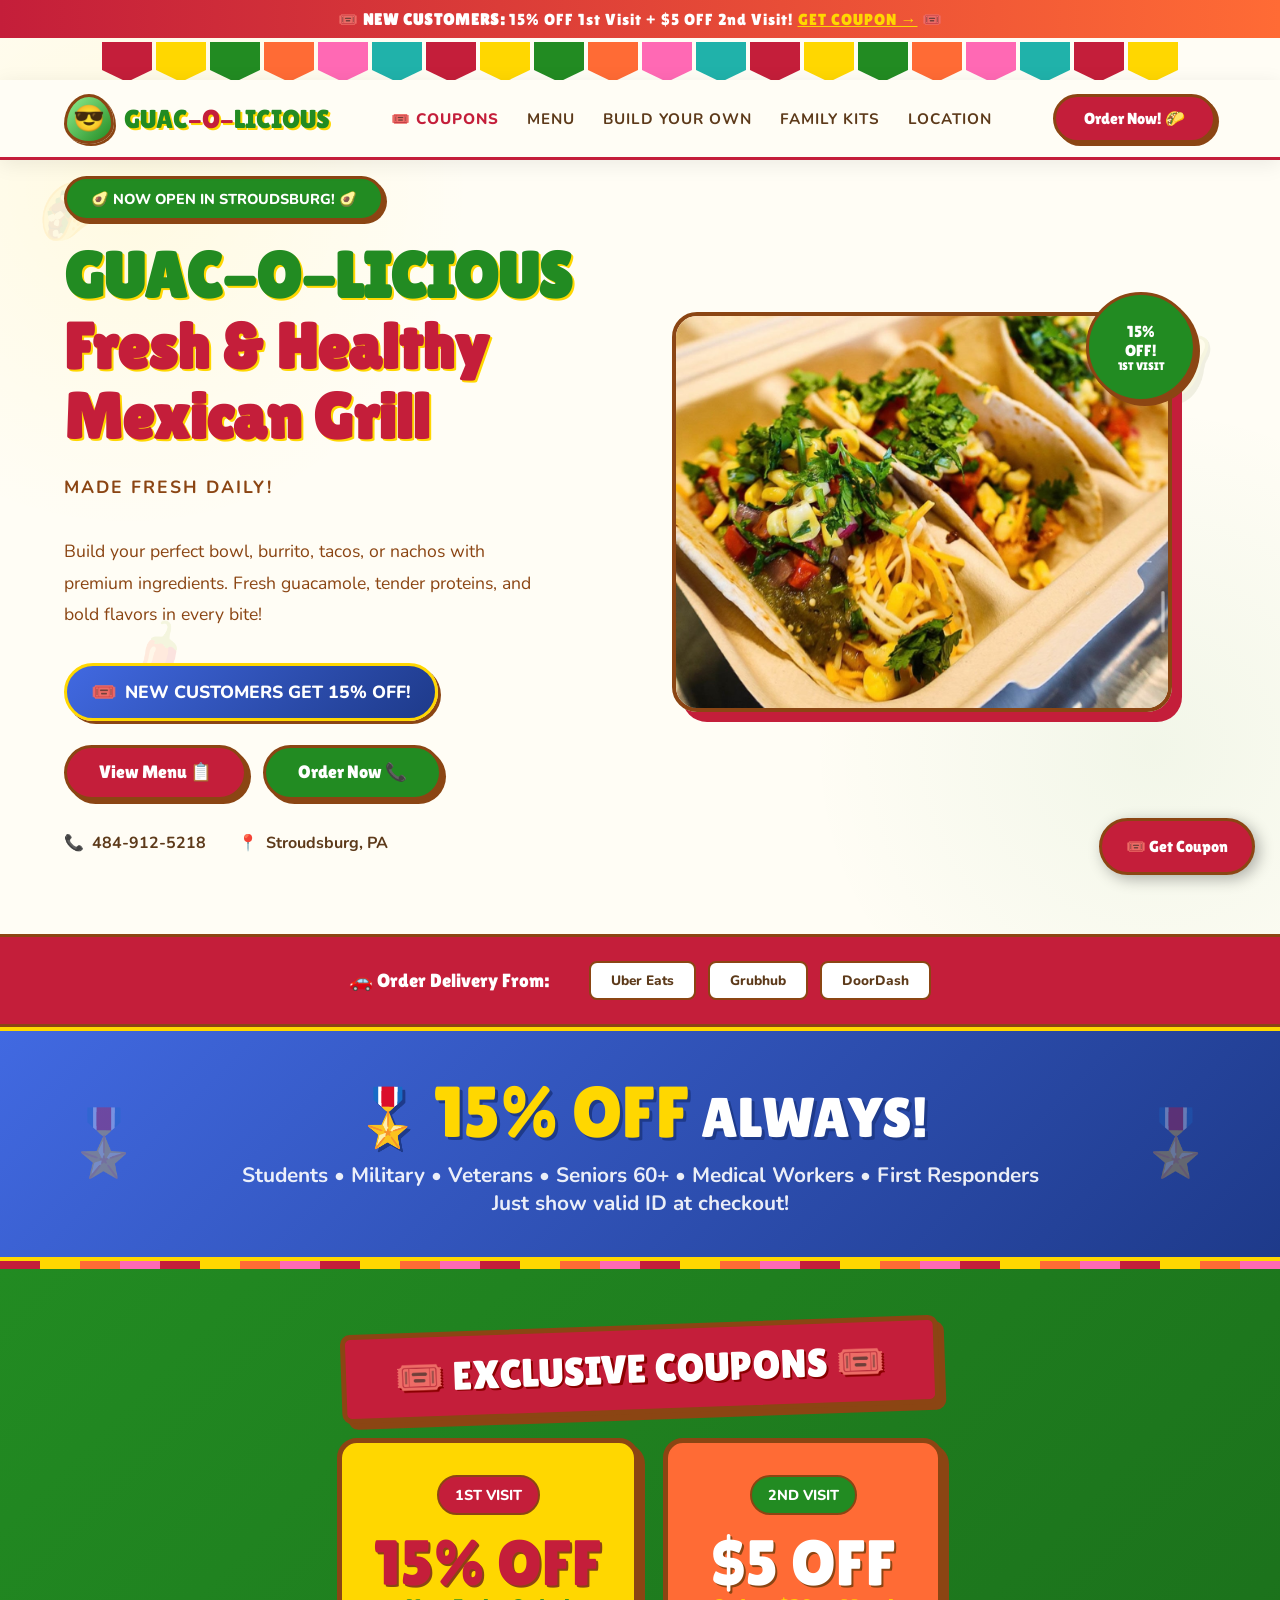
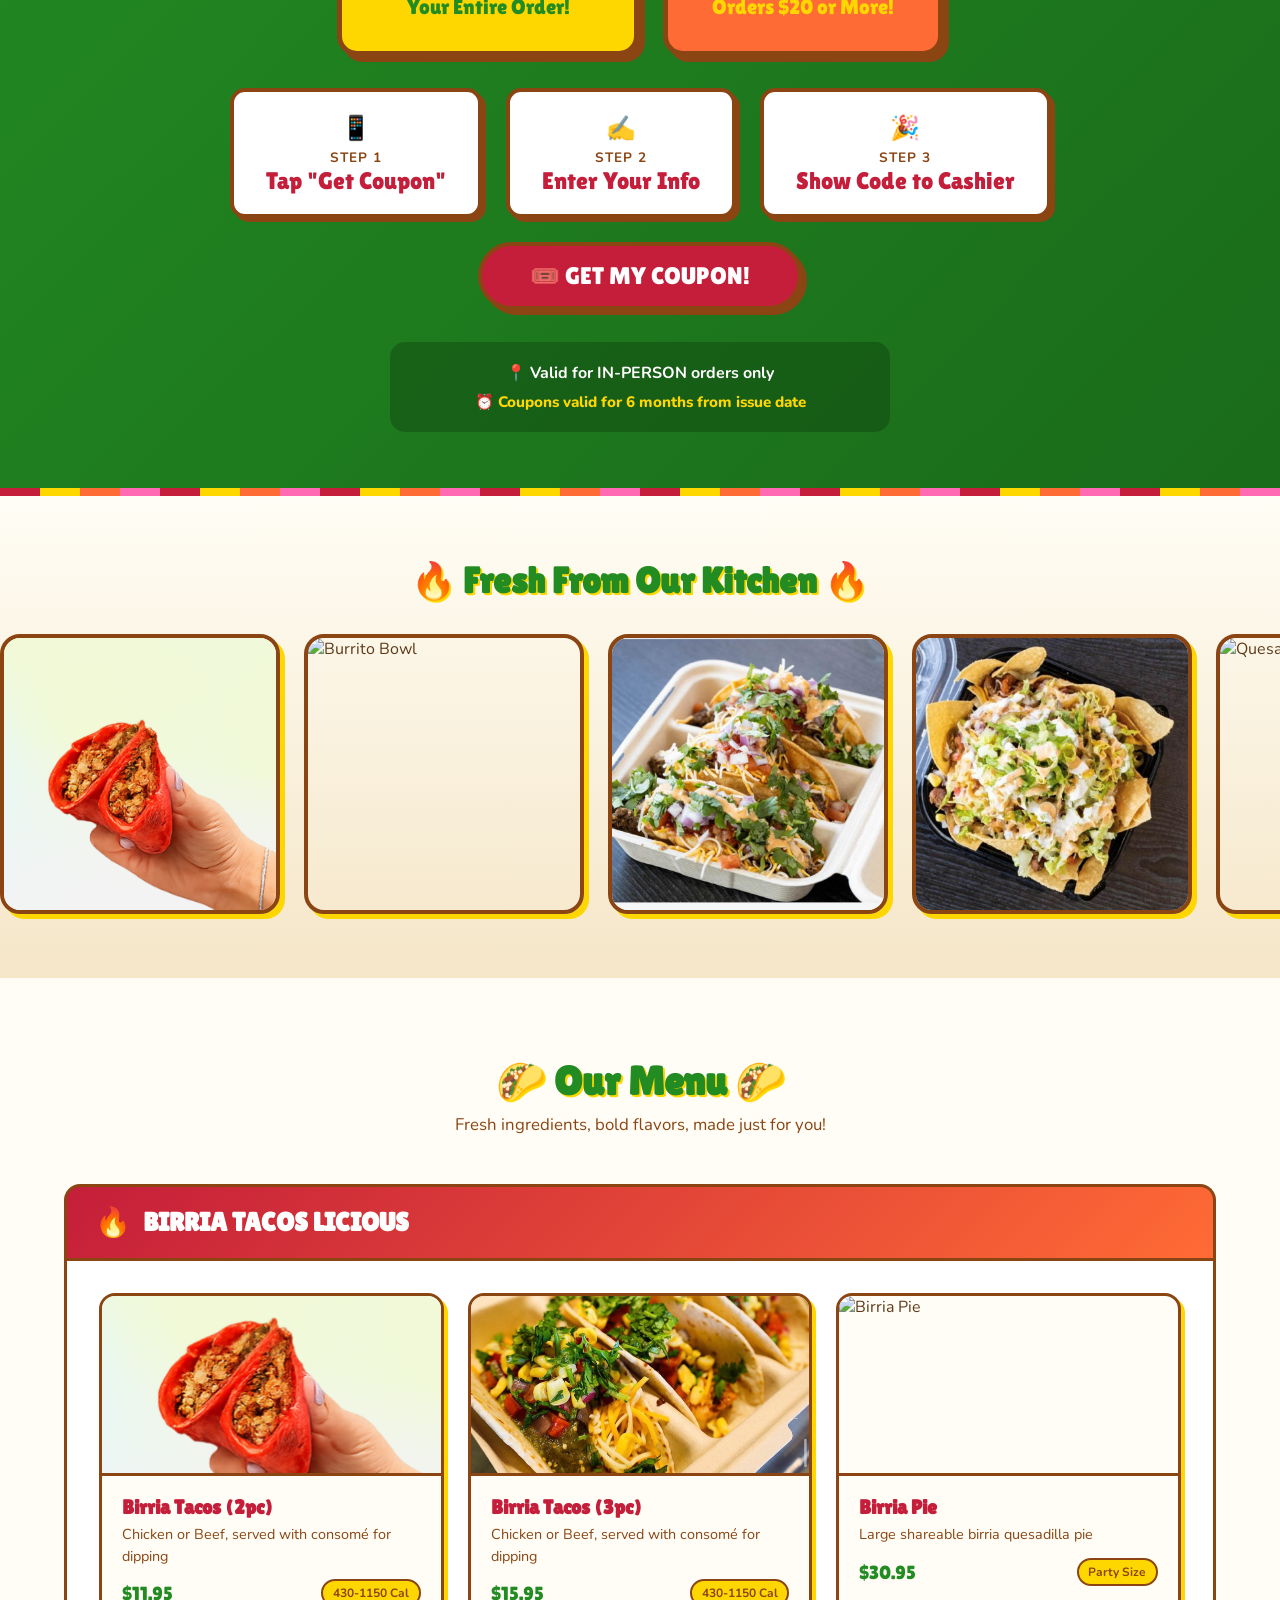
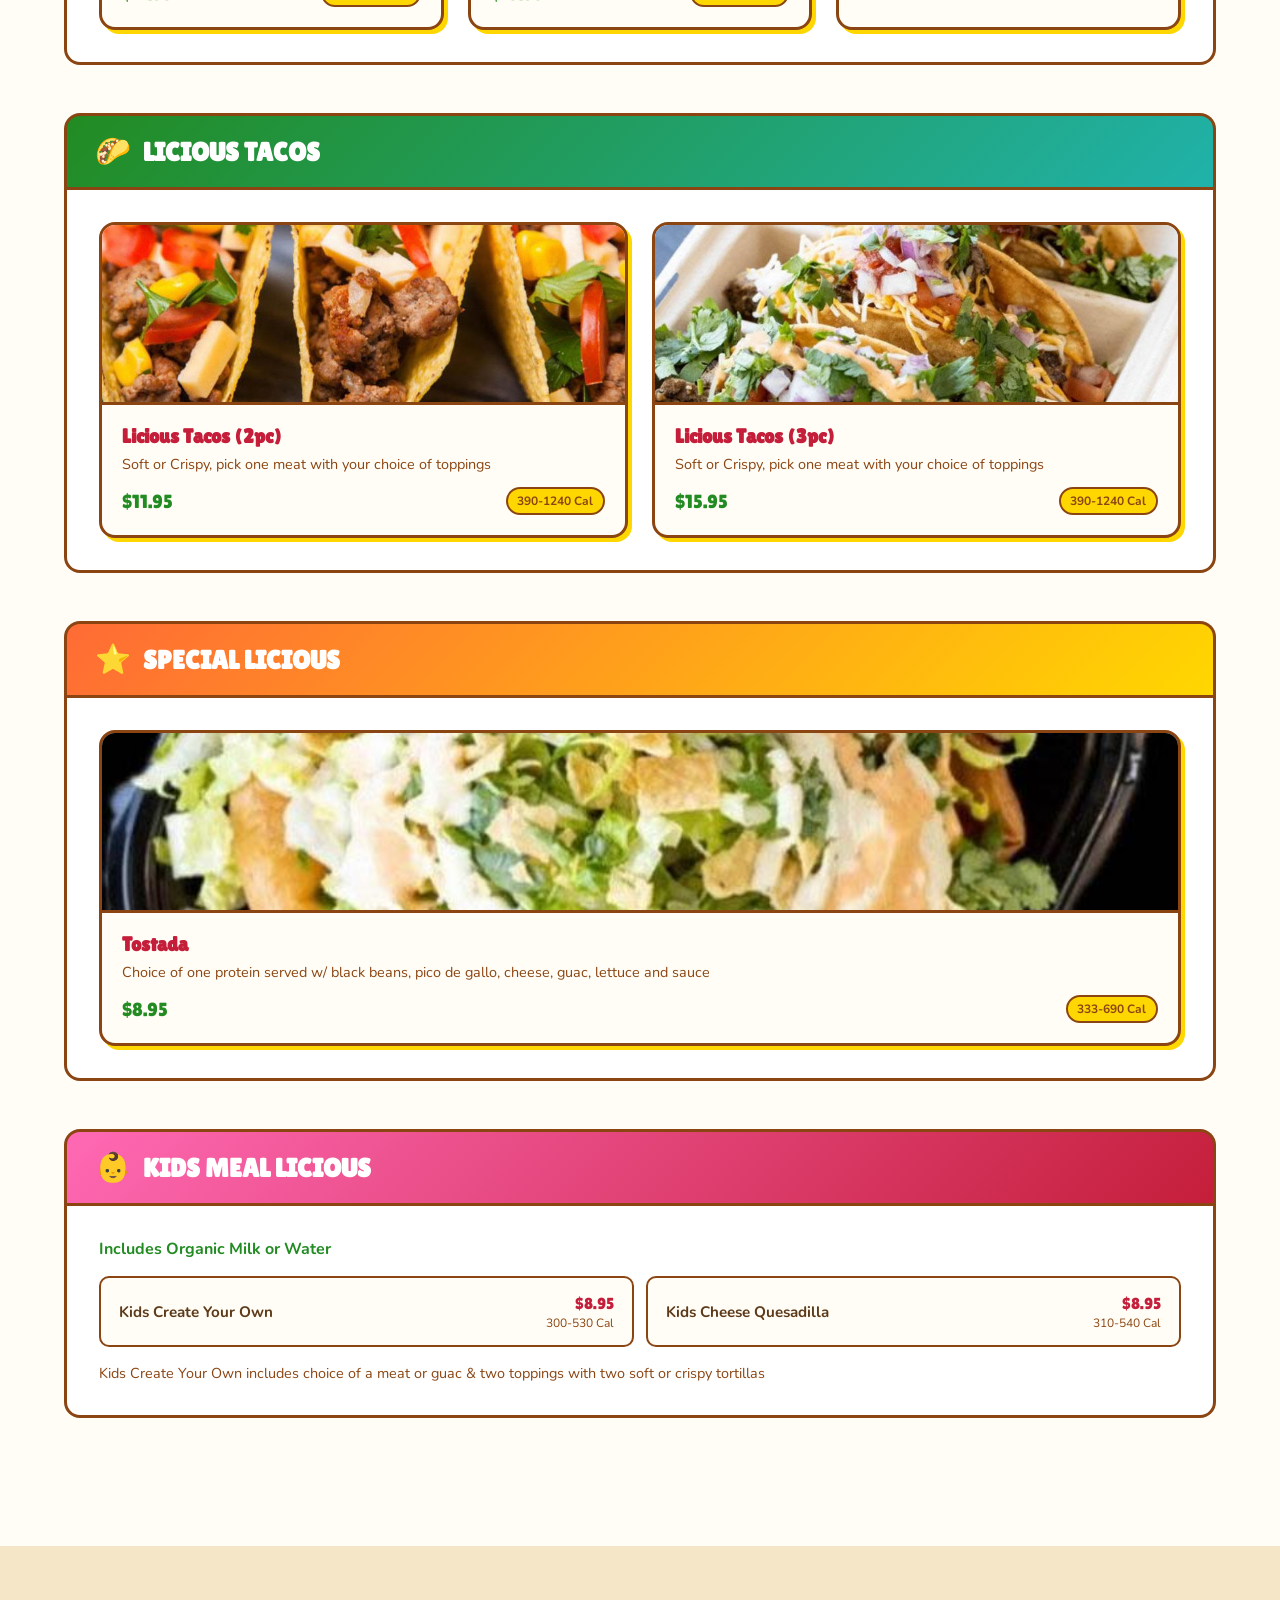
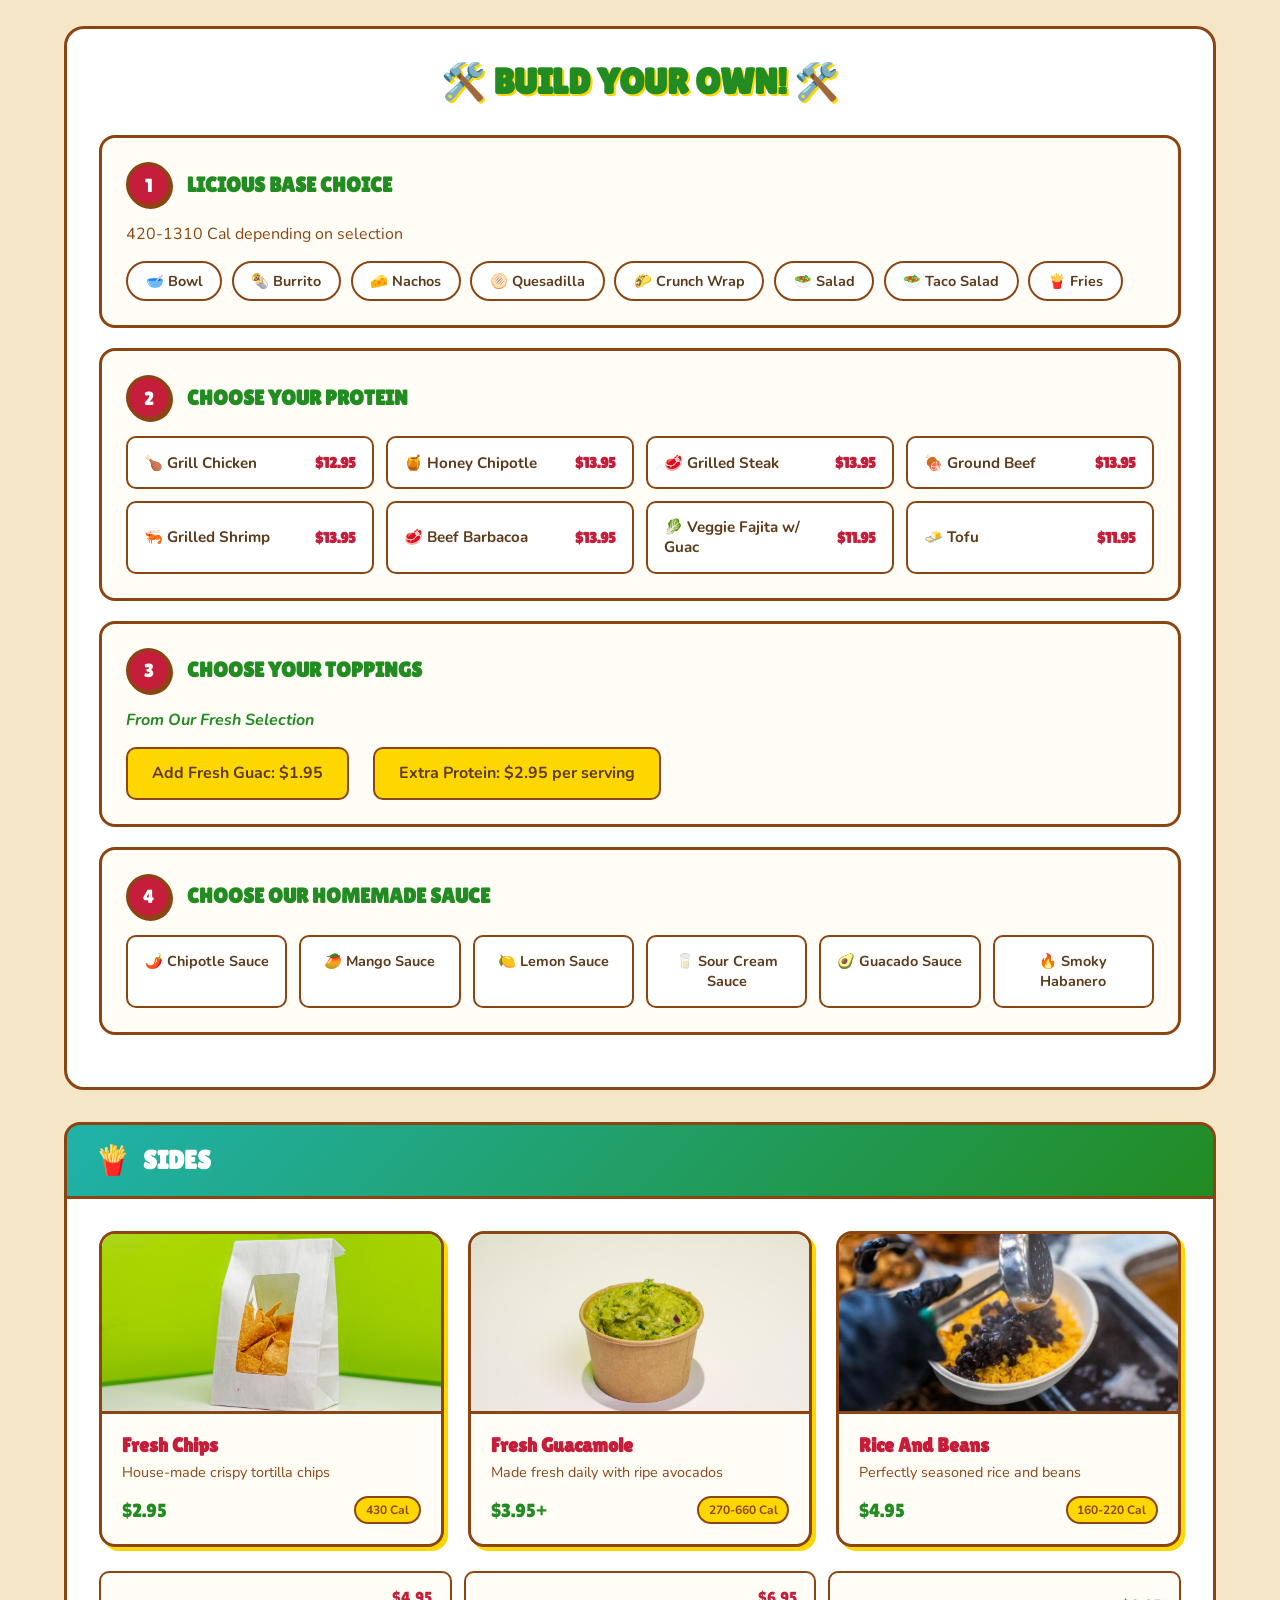
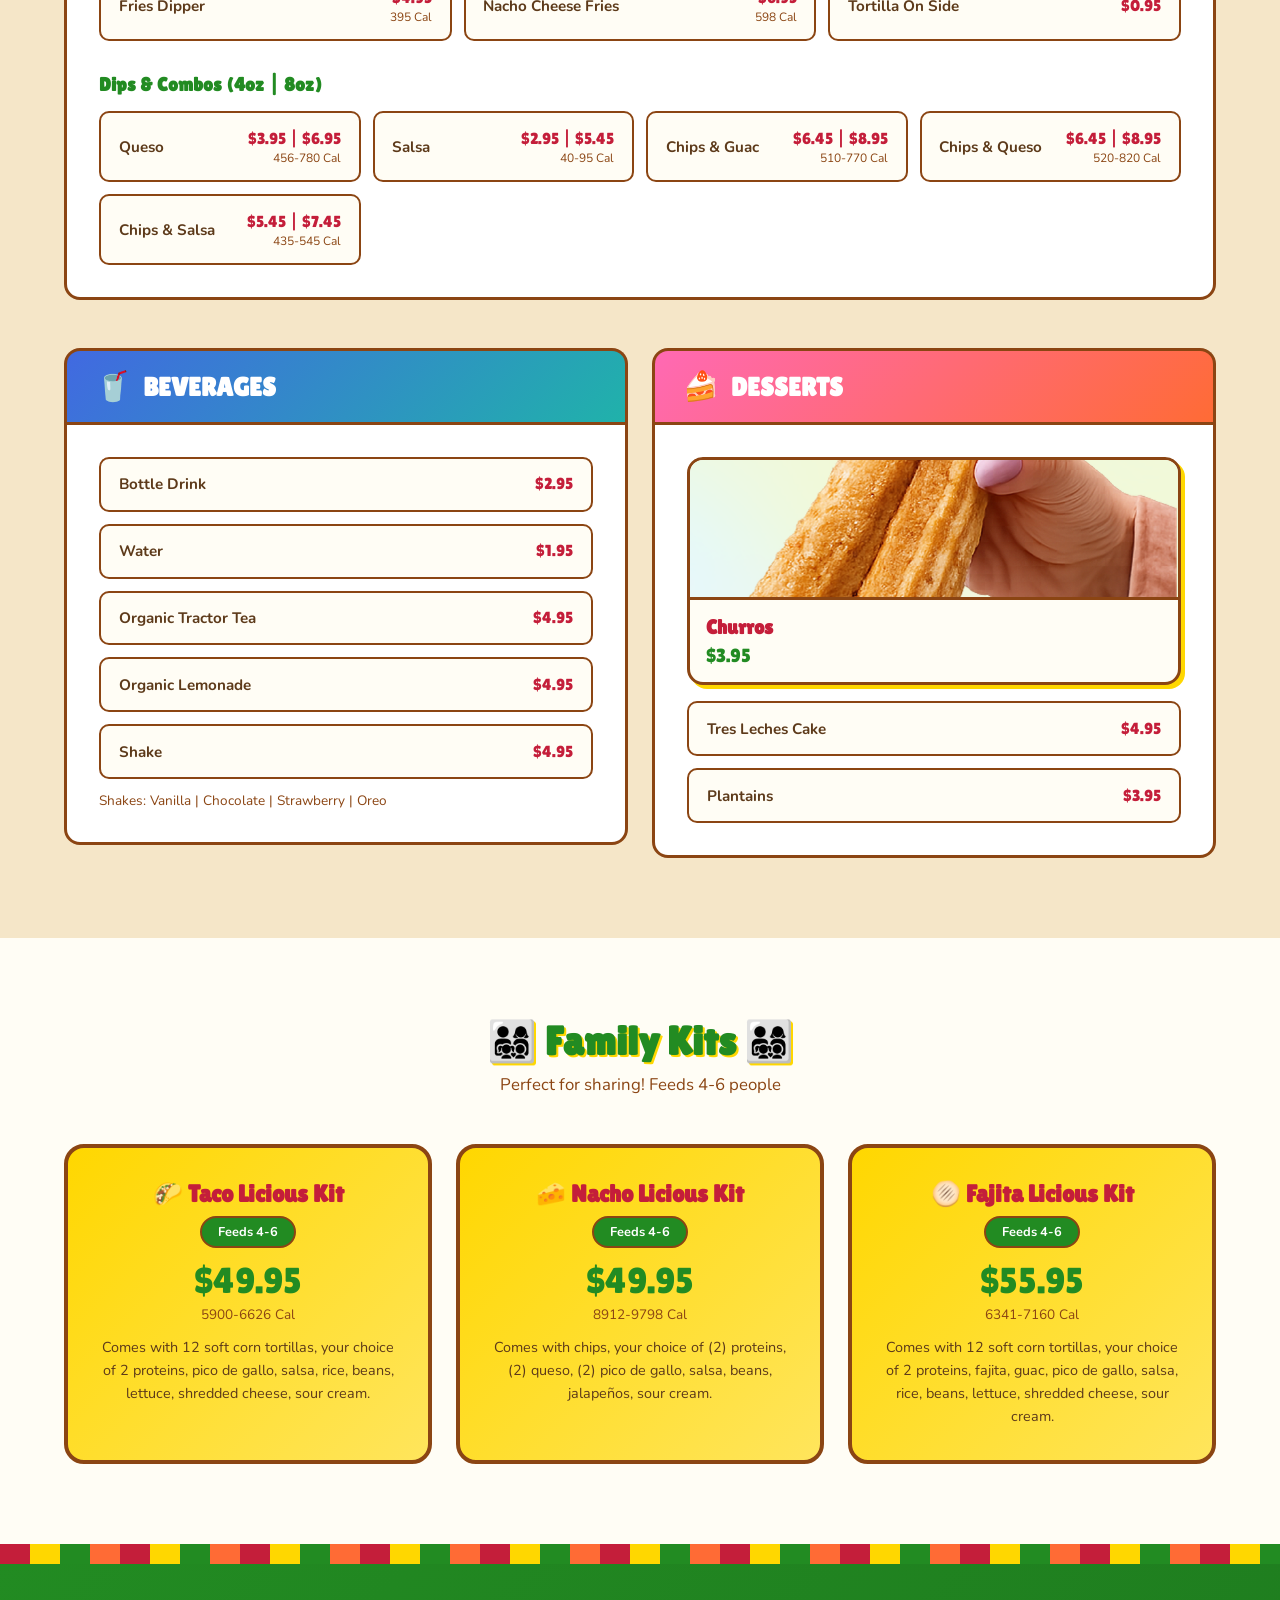
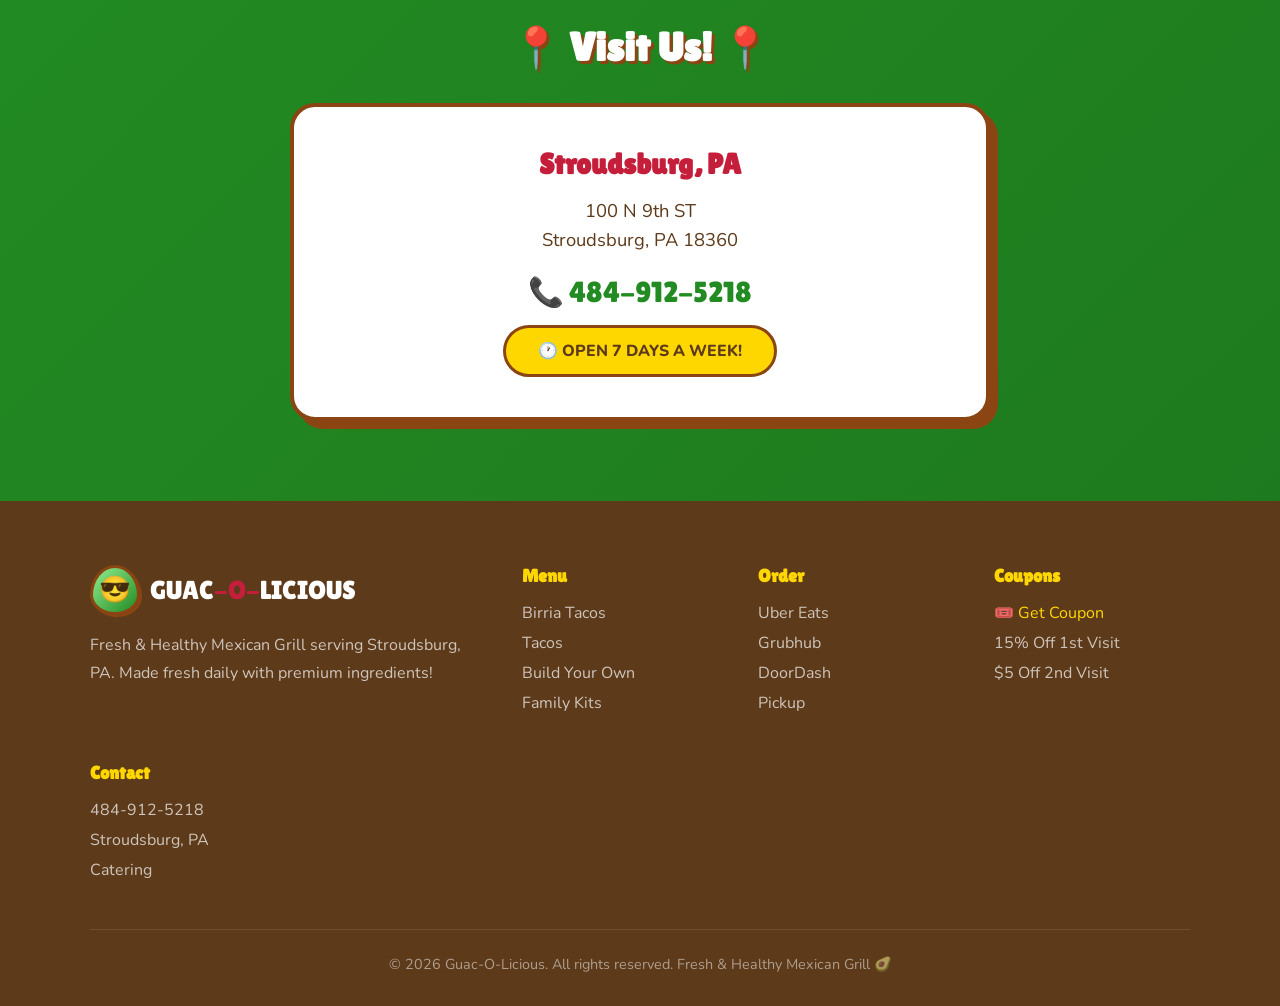
==== commit 21a23b69: "Add files via upload" ====
--- a/index.html
+++ b/index.html
@@ -1062,6 +1062,37 @@
             margin-top: 1.5rem;
         }
 
+        /* Floating Coupon Button */
+        .floating-coupon-btn {
+            position: fixed;
+            bottom: 25px;
+            right: 25px;
+            background: var(--fiesta-red);
+            color: white;
+            padding: 1rem 1.5rem;
+            border-radius: 50px;
+            font-family: 'Lilita One', cursive;
+            font-size: 1rem;
+            text-decoration: none;
+            border: 3px solid var(--brown);
+            box-shadow: 4px 4px 15px rgba(0,0,0,0.3);
+            z-index: 999;
+            animation: floatPulse 2s ease-in-out infinite;
+            display: flex;
+            align-items: center;
+            gap: 0.5rem;
+        }
+
+        .floating-coupon-btn:hover {
+            background: var(--fiesta-orange);
+            transform: scale(1.05);
+        }
+
+        @keyframes floatPulse {
+            0%, 100% { transform: translateY(0); }
+            50% { transform: translateY(-5px); }
+        }
+
         /* Coupon Promo Section */
         .grand-opening-promo {
             padding: 4rem 5%;
@@ -1333,10 +1364,12 @@
     <!-- Announcement Bar -->
     <div class="announcement-bar">
         <p>
-            <span class="sparkle">🎉</span>
-            FIRST TIME? GET 15% OFF YOUR ORDER! 
-            <a href="coupon.html" style="color: var(--fiesta-yellow); text-decoration: underline;">CLAIM YOUR COUPON →</a>
-            <span class="sparkle">🎉</span>
+            <span class="sparkle">🎟️</span>
+            <a href="coupon.html" style="color: white; text-decoration: none;">
+                <strong>NEW CUSTOMERS:</strong> 15% OFF 1st Visit + $5 OFF 2nd Visit! 
+                <span style="color: var(--fiesta-yellow); text-decoration: underline;">GET COUPON →</span>
+            </a>
+            <span class="sparkle">🎟️</span>
         </p>
     </div>
 
@@ -1373,6 +1406,7 @@
             <span class="logo-text">GUAC<span>-O-</span>LICIOUS</span>
         </a>
         <ul class="nav-links">
+            <li><a href="coupon.html" style="color: var(--fiesta-red); font-weight: 800;">🎟️ Coupons</a></li>
             <li><a href="#menu">Menu</a></li>
             <li><a href="#build">Build Your Own</a></li>
             <li><a href="#family">Family Kits</a></li>
@@ -1448,20 +1482,33 @@
     </section>
 
     <!-- Coupon Promo Section -->
-    <section class="grand-opening-promo">
+    <section class="grand-opening-promo" id="offers">
         <div class="promo-container">
-            <div class="promo-badge">🎟️ EXCLUSIVE OFFER 🎟️</div>
+            <div class="promo-badge">🎟️ EXCLUSIVE COUPONS 🎟️</div>
             
-            <div class="promo-main">
-                <div class="promo-free">15% OFF!</div>
-                <div class="promo-subtitle">Your First Order! 🥣🥑🌶️</div>
-            </div>
-
+            <!-- Two Offers Side by Side -->
+            <div style="display: flex; gap: 1.5rem; justify-content: center; flex-wrap: wrap; margin-bottom: 2rem;">
+                <!-- First Visit Offer -->
+                <div style="background: var(--fiesta-yellow); border: 5px solid var(--brown); border-radius: 20px; padding: 2rem; text-align: center; min-width: 280px; box-shadow: 6px 6px 0 var(--brown);">
+                    <div style="background: var(--fiesta-red); color: white; padding: 0.5rem 1rem; border-radius: 50px; font-weight: 800; font-size: 0.9rem; display: inline-block; margin-bottom: 1rem; border: 2px solid var(--brown);">1ST VISIT</div>
+                    <div style="font-family: 'Lilita One', cursive; font-size: 4rem; color: var(--fiesta-red); text-shadow: 2px 2px 0 var(--brown); line-height: 1;">15% OFF</div>
+                    <div style="font-family: 'Lilita One', cursive; font-size: 1.3rem; color: var(--fiesta-green);">Your Entire Order!</div>
+                </div>
+                
+                <!-- Second Visit Offer -->
+                <div style="background: var(--fiesta-orange); border: 5px solid var(--brown); border-radius: 20px; padding: 2rem; text-align: center; min-width: 280px; box-shadow: 6px 6px 0 var(--brown);">
+                    <div style="background: var(--fiesta-green); color: white; padding: 0.5rem 1rem; border-radius: 50px; font-weight: 800; font-size: 0.9rem; display: inline-block; margin-bottom: 1rem; border: 2px solid var(--brown);">2ND VISIT</div>
+                    <div style="font-family: 'Lilita One', cursive; font-size: 4rem; color: white; text-shadow: 2px 2px 0 var(--brown); line-height: 1;">$5 OFF</div>
+                    <div style="font-family: 'Lilita One', cursive; font-size: 1.3rem; color: var(--fiesta-yellow);">Orders $20 or More!</div>
+                </div>
+            </div>
+
+            <!-- How It Works -->
             <div class="promo-details">
                 <div class="promo-detail-box">
                     <div class="icon">📱</div>
                     <div class="label">Step 1</div>
-                    <div class="value">Scan QR or Click Below</div>
+                    <div class="value">Tap "Get Coupon"</div>
                 </div>
                 <div class="promo-detail-box">
                     <div class="icon">✍️</div>
@@ -1471,13 +1518,17 @@
                 <div class="promo-detail-box">
                     <div class="icon">🎉</div>
                     <div class="label">Step 3</div>
-                    <div class="value">Get Your Code!</div>
+                    <div class="value">Show Code to Cashier</div>
                 </div>
             </div>
 
             <a href="coupon.html" class="promo-cta">🎟️ GET MY COUPON!</a>
             
-            <p style="color: rgba(255,255,255,0.8); margin-top: 1.5rem; font-size: 0.95rem;">Plus: Come back for your 2nd visit and get <strong style="color: var(--fiesta-yellow);">$5 OFF</strong> on orders $20+!</p>
+            <!-- Important Info -->
+            <div style="margin-top: 2rem; background: rgba(0,0,0,0.2); border-radius: 15px; padding: 1.25rem; max-width: 500px; margin-left: auto; margin-right: auto;">
+                <p style="color: white; font-weight: 700; font-size: 1rem; margin-bottom: 0.5rem;">📍 Valid for IN-PERSON orders only</p>
+                <p style="color: var(--fiesta-yellow); font-weight: 800; font-size: 0.95rem;">⏰ Coupons valid for 6 months from issue date</p>
+            </div>
         </div>
     </section>
 
@@ -2098,6 +2149,14 @@
                     </ul>
                 </div>
                 <div class="footer-col">
+                    <h4>Coupons</h4>
+                    <ul>
+                        <li><a href="coupon.html" style="color: var(--fiesta-yellow);">🎟️ Get Coupon</a></li>
+                        <li><a href="#offers">15% Off 1st Visit</a></li>
+                        <li><a href="#offers">$5 Off 2nd Visit</a></li>
+                    </ul>
+                </div>
+                <div class="footer-col">
                     <h4>Contact</h4>
                     <ul>
                         <li><a href="tel:484-912-5218">484-912-5218</a></li>
@@ -2111,5 +2170,10 @@
             </div>
         </div>
     </footer>
+
+    <!-- Floating Coupon Button -->
+    <a href="coupon.html" class="floating-coupon-btn">
+        🎟️ Get Coupon
+    </a>
 </body>
 </html>
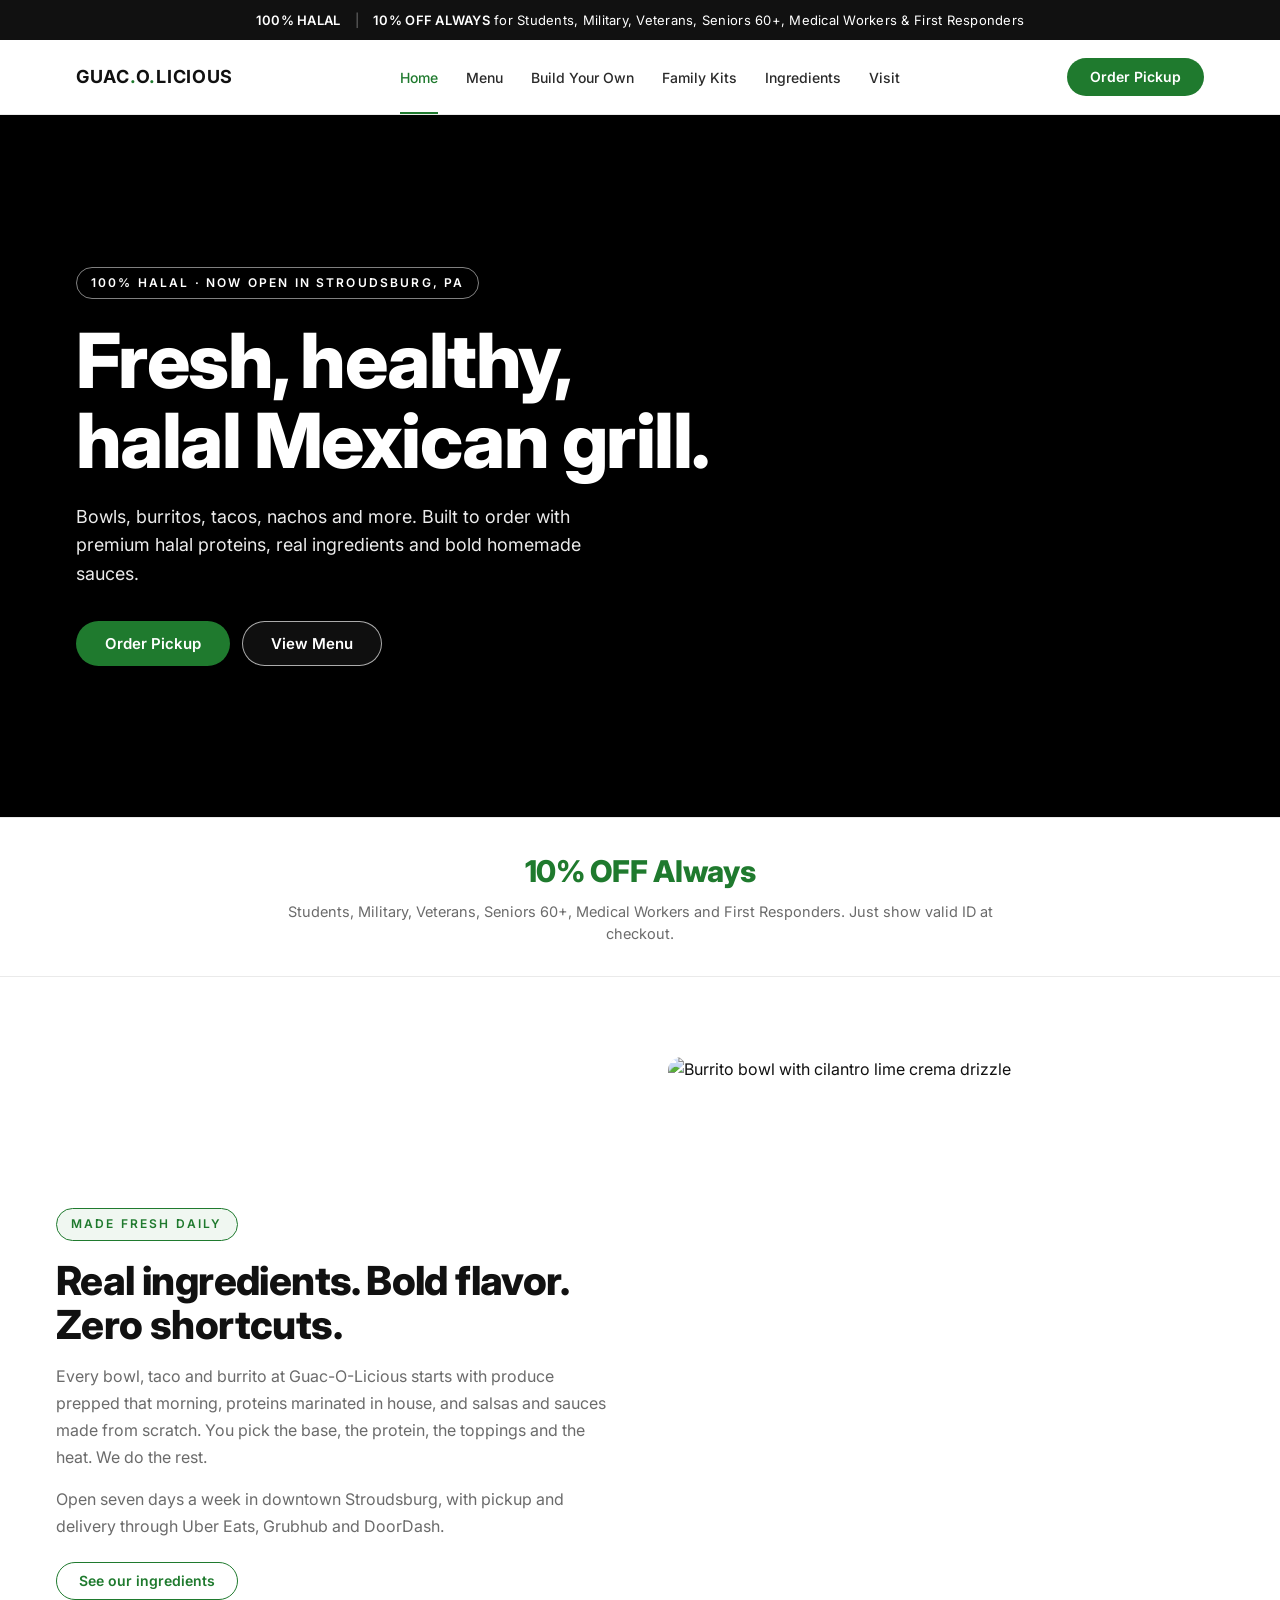
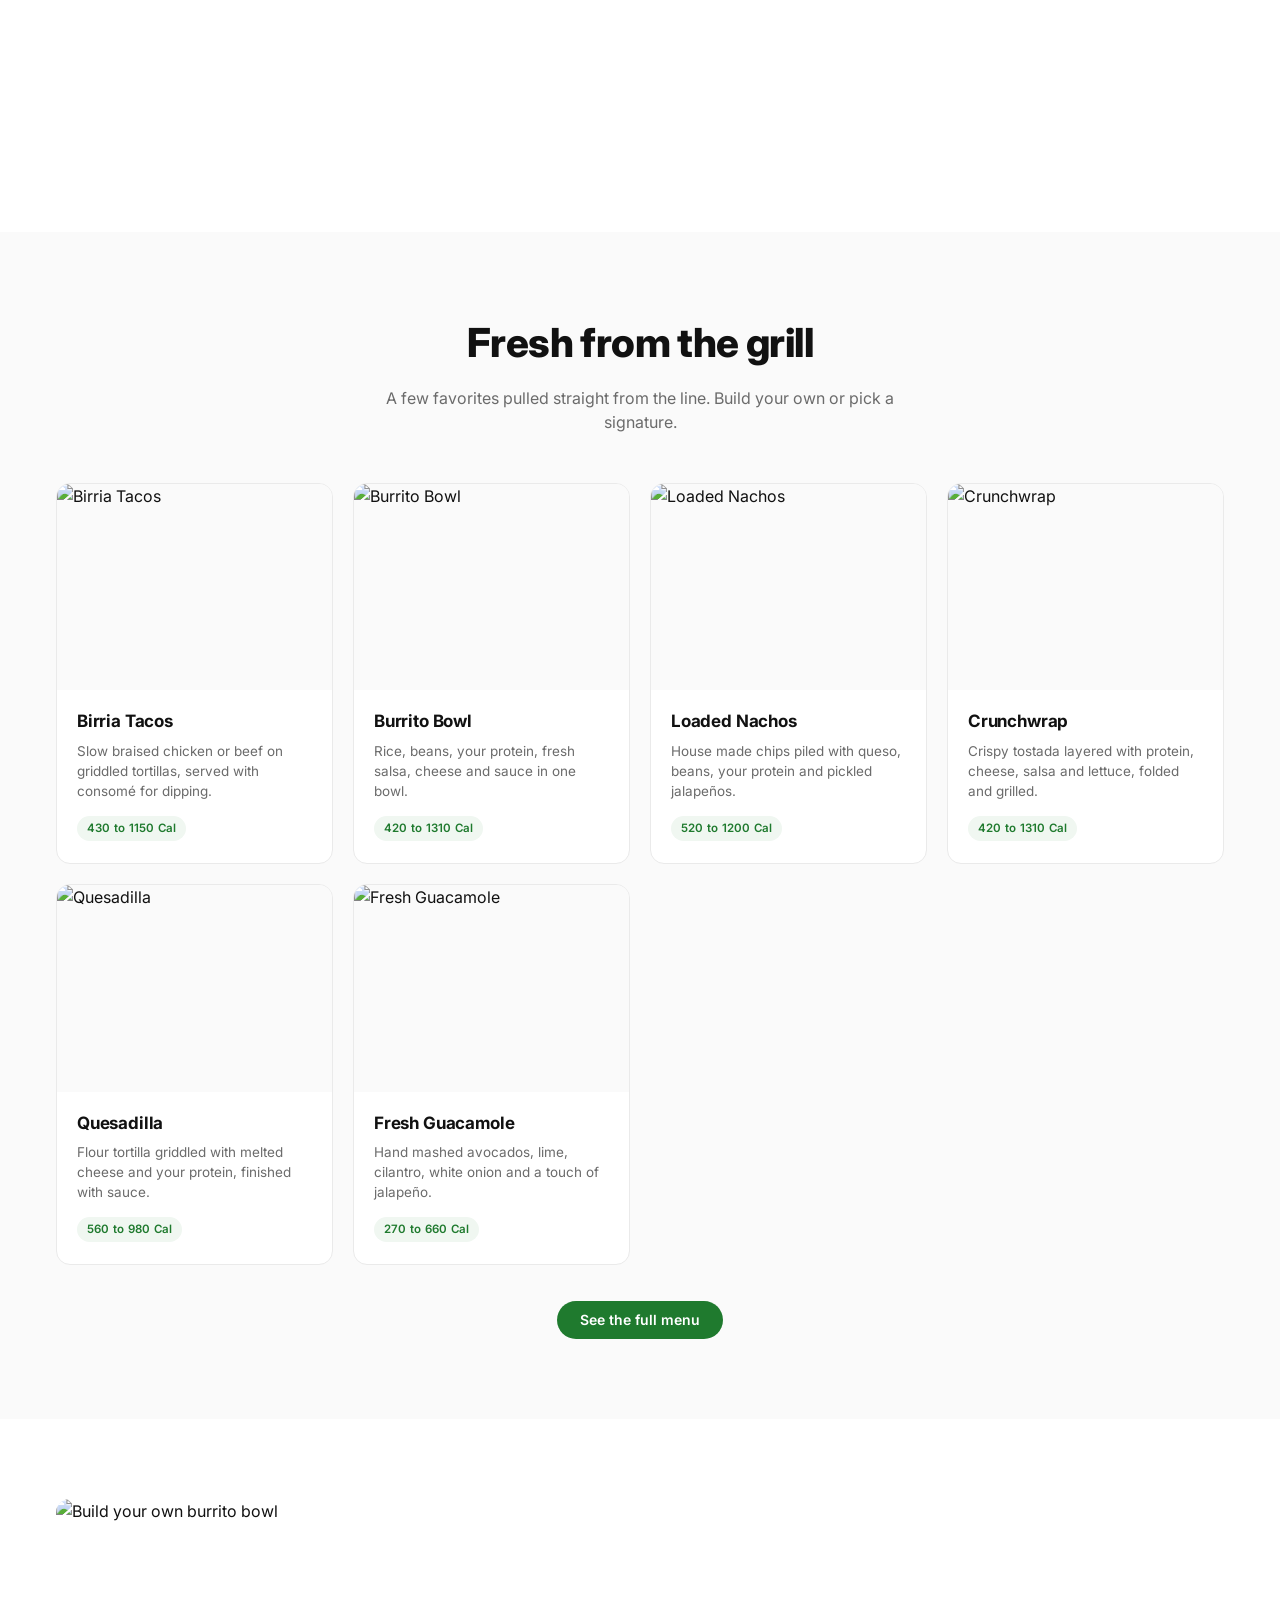
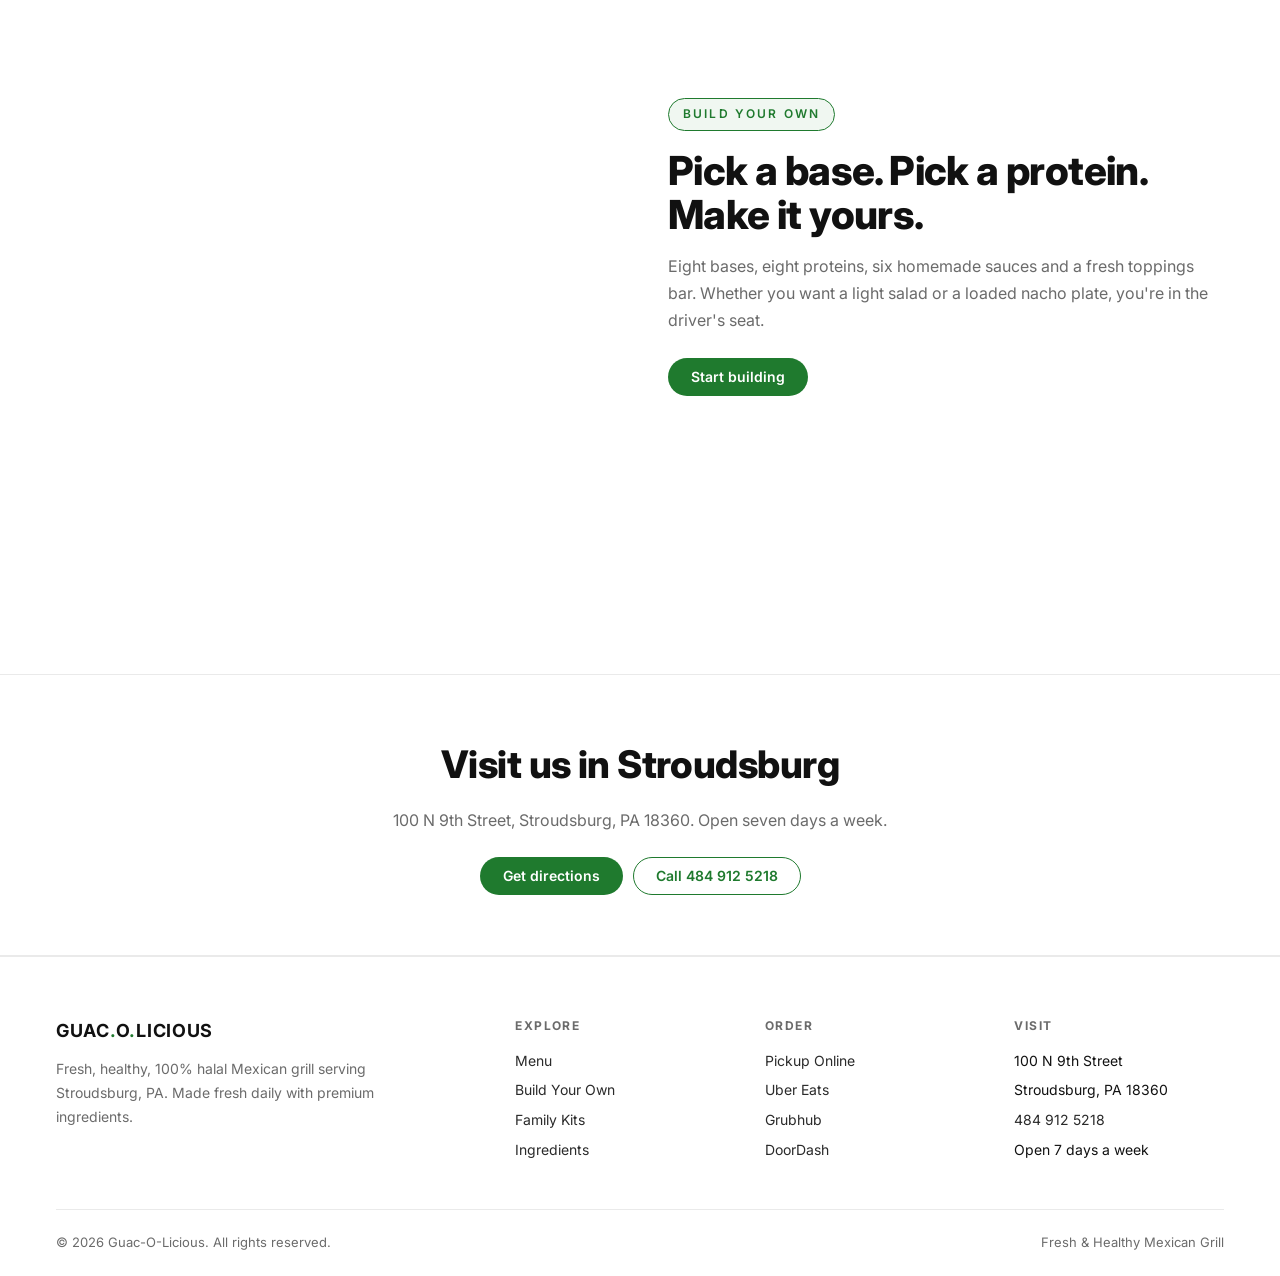
==== commit 9539474b: "Add files via upload" ====
--- a/index.html
+++ b/index.html
@@ -3,2177 +3,204 @@
 <head>
     <meta charset="UTF-8">
     <meta name="viewport" content="width=device-width, initial-scale=1.0">
-    <title>Guac-O-Licious | Fresh & Healthy Mexican Grill | Stroudsburg, PA</title>
+    <title>Guac-O-Licious | Fresh Mexican Grill | Stroudsburg, PA</title>
+    <meta name="description" content="Fresh and healthy Mexican grill in Stroudsburg, PA. Bowls, burritos, tacos, nachos and more. Open 7 days a week.">
     <link rel="preconnect" href="https://fonts.googleapis.com">
     <link rel="preconnect" href="https://fonts.gstatic.com" crossorigin>
-    <link href="https://fonts.googleapis.com/css2?family=Lilita+One&family=Nunito:wght@400;500;600;700;800&display=swap" rel="stylesheet">
-    <style>
-        :root {
-            --fiesta-red: #C41E3A;
-            --fiesta-red-dark: #9E1830;
-            --fiesta-green: #228B22;
-            --fiesta-green-light: #32CD32;
-            --fiesta-yellow: #FFD700;
-            --fiesta-orange: #FF6B35;
-            --fiesta-pink: #FF69B4;
-            --fiesta-teal: #20B2AA;
-            --cream: #FFFDF5;
-            --cream-dark: #F5E6C8;
-            --brown: #8B4513;
-            --brown-dark: #5D3A1A;
-            --white: #FFFFFF;
-        }
-
-        * {
-            margin: 0;
-            padding: 0;
-            box-sizing: border-box;
-        }
-
-        html {
-            scroll-behavior: smooth;
-        }
-
-        body {
-            font-family: 'Nunito', sans-serif;
-            background: var(--cream);
-            color: var(--brown-dark);
-            overflow-x: hidden;
-        }
-
-        /* Announcement Bar */
-        .announcement-bar {
-            background: linear-gradient(90deg, var(--fiesta-red) 0%, var(--fiesta-orange) 50%, var(--fiesta-red) 100%);
-            background-size: 200% 100%;
-            animation: gradientSlide 3s ease infinite;
-            padding: 0.6rem 2rem;
-            text-align: center;
-            position: fixed;
-            top: 0;
-            left: 0;
-            width: 100%;
-            z-index: 1001;
-        }
-
-        @keyframes gradientSlide {
-            0%, 100% { background-position: 0% 50%; }
-            50% { background-position: 100% 50%; }
-        }
-
-        .announcement-bar p {
-            color: white;
-            font-family: 'Lilita One', cursive;
-            font-size: 1rem;
-            letter-spacing: 1px;
-        }
-
-        .sparkle {
-            display: inline-block;
-            animation: sparkle 1s ease-in-out infinite;
-        }
-
-        @keyframes sparkle {
-            0%, 100% { transform: scale(1); }
-            50% { transform: scale(1.2); }
-        }
-
-        /* Papel Picado */
-        .papel-picado {
-            position: fixed;
-            top: 36px;
-            left: 0;
-            width: 100%;
-            height: 50px;
-            z-index: 999;
-            display: flex;
-            justify-content: center;
-            pointer-events: none;
-            overflow: hidden;
-        }
-
-        .banner-flags {
-            display: flex;
-            gap: 4px;
-            padding-top: 6px;
-        }
-
-        .banner-flag {
-            width: 50px;
-            height: 40px;
-            clip-path: polygon(0 0, 100% 0, 100% 70%, 50% 100%, 0 70%);
-            animation: sway 3s ease-in-out infinite;
-        }
-
-        .banner-flag:nth-child(odd) { animation-delay: 0.2s; }
-        .banner-flag:nth-child(even) { animation-delay: 0.4s; }
-
-        @keyframes sway {
-            0%, 100% { transform: rotate(-2deg); }
-            50% { transform: rotate(2deg); }
-        }
-
-        /* Navigation */
-        nav {
-            position: fixed;
-            top: 80px;
-            width: 100%;
-            z-index: 1000;
-            padding: 0.85rem 5%;
-            display: flex;
-            justify-content: space-between;
-            align-items: center;
-            background: rgba(255,253,245,0.98);
-            backdrop-filter: blur(10px);
-            border-bottom: 3px solid var(--fiesta-red);
-            box-shadow: 0 4px 20px rgba(0,0,0,0.08);
-        }
-
-        .logo {
-            display: flex;
-            align-items: center;
-            gap: 0.6rem;
-            text-decoration: none;
-        }
-
-        .logo-avocado {
-            width: 50px;
-            height: 50px;
-            background: linear-gradient(135deg, #90EE90 0%, var(--fiesta-green) 100%);
-            border-radius: 50% 50% 50% 50% / 60% 60% 40% 40%;
-            display: flex;
-            align-items: center;
-            justify-content: center;
-            border: 3px solid var(--brown);
-            box-shadow: 2px 2px 0 var(--brown);
-            transition: transform 0.3s;
-        }
-
-        .logo:hover .logo-avocado {
-            transform: rotate(-10deg) scale(1.05);
-        }
-
-        .logo-avocado::after {
-            content: '😎';
-            font-size: 1.6rem;
-        }
-
-        .logo-text {
-            font-family: 'Lilita One', cursive;
-            font-size: 1.6rem;
-            color: var(--fiesta-green);
-            text-shadow: 2px 2px 0 var(--fiesta-yellow);
-        }
-
-        .logo-text span {
-            color: var(--fiesta-red);
-        }
-
-        .nav-links {
-            display: flex;
-            gap: 1.75rem;
-            list-style: none;
-        }
-
-        .nav-links a {
-            color: var(--brown-dark);
-            text-decoration: none;
-            font-weight: 700;
-            font-size: 0.95rem;
-            text-transform: uppercase;
-            letter-spacing: 1px;
-            transition: color 0.3s;
-            position: relative;
-            padding-bottom: 4px;
-        }
-
-        .nav-links a::after {
-            content: '';
-            position: absolute;
-            bottom: 0;
-            left: 0;
-            width: 0;
-            height: 2px;
-            background: var(--fiesta-red);
-            transition: width 0.3s;
-        }
-
-        .nav-links a:hover { color: var(--fiesta-red); }
-        .nav-links a:hover::after { width: 100%; }
-
-        .order-btn {
-            background: var(--fiesta-red);
-            color: white;
-            padding: 0.75rem 1.75rem;
-            border: 3px solid var(--brown);
-            border-radius: 50px;
-            font-family: 'Lilita One', cursive;
-            font-size: 1rem;
-            cursor: pointer;
-            transition: all 0.3s;
-            box-shadow: 3px 3px 0 var(--brown);
-            text-decoration: none;
-        }
-
-        .order-btn:hover {
-            transform: translate(2px, 2px);
-            box-shadow: 1px 1px 0 var(--brown);
-            background: var(--fiesta-orange);
-        }
-
-        /* Hero Section */
-        .hero {
-            min-height: 100vh;
-            padding: 11rem 5% 5rem;
-            background: var(--cream);
-            position: relative;
-            overflow: hidden;
-        }
-
-        .hero::before {
-            content: '';
-            position: absolute;
-            top: 0;
-            left: 0;
-            right: 0;
-            bottom: 0;
-            background: 
-                radial-gradient(circle at 10% 20%, rgba(255,215,0,0.08) 0%, transparent 25%),
-                radial-gradient(circle at 90% 80%, rgba(34,139,34,0.06) 0%, transparent 25%);
-            pointer-events: none;
-        }
-
-        .hero-decoration {
-            position: absolute;
-            font-size: 4rem;
-            opacity: 0.1;
-            animation: floatEmoji 8s ease-in-out infinite;
-        }
-
-        .hero-decoration:nth-child(1) { top: 18%; left: 3%; }
-        .hero-decoration:nth-child(2) { top: 35%; right: 5%; animation-delay: 1.5s; }
-        .hero-decoration:nth-child(3) { bottom: 25%; left: 8%; animation-delay: 3s; }
-        .hero-decoration:nth-child(4) { top: 55%; right: 12%; animation-delay: 0.8s; }
-
-        @keyframes floatEmoji {
-            0%, 100% { transform: translateY(0) rotate(0deg); }
-            50% { transform: translateY(-20px) rotate(5deg); }
-        }
-
-        .hero-container {
-            max-width: 1300px;
-            margin: 0 auto;
-            display: grid;
-            grid-template-columns: 1fr 1fr;
-            gap: 4rem;
-            align-items: center;
-            position: relative;
-            z-index: 2;
-        }
-
-        .hero-content {
-            animation: slideIn 0.8s ease-out;
-        }
-
-        @keyframes slideIn {
-            from { opacity: 0; transform: translateX(-30px); }
-            to { opacity: 1; transform: translateX(0); }
-        }
-
-        .soft-opening-badge {
-            display: inline-flex;
-            align-items: center;
-            gap: 0.5rem;
-            background: var(--fiesta-green);
-            color: white;
-            padding: 0.6rem 1.5rem;
-            border-radius: 50px;
-            font-weight: 800;
-            font-size: 0.9rem;
-            border: 3px solid var(--brown);
-            margin-bottom: 1.25rem;
-            box-shadow: 3px 3px 0 var(--brown);
-        }
-
-        .hero h1 {
-            font-family: 'Lilita One', cursive;
-            font-size: clamp(2.5rem, 5vw, 4rem);
-            line-height: 1.1;
-            margin-bottom: 1.25rem;
-            color: var(--fiesta-green);
-            text-shadow: 2px 2px 0 var(--fiesta-yellow);
-        }
-
-        .hero h1 span {
-            color: var(--fiesta-red);
-            display: block;
-        }
-
-        .hero-tagline {
-            font-size: 1.2rem;
-            color: var(--fiesta-red);
-            font-weight: 700;
-            margin-bottom: 1.25rem;
-            text-transform: uppercase;
-            letter-spacing: 2px;
-        }
-
-        .hero p {
-            font-size: 1.1rem;
-            color: var(--brown);
-            margin-bottom: 2rem;
-            line-height: 1.8;
-            max-width: 480px;
-        }
-
-        .hero-buttons {
-            display: flex;
-            gap: 1rem;
-            flex-wrap: wrap;
-            margin-bottom: 2rem;
-        }
-
-        .btn-primary, .btn-secondary {
-            padding: 0.9rem 2rem;
-            border: 3px solid var(--brown);
-            border-radius: 50px;
-            font-family: 'Lilita One', cursive;
-            font-size: 1.1rem;
-            cursor: pointer;
-            transition: all 0.3s;
-            text-decoration: none;
-            box-shadow: 4px 4px 0 var(--brown);
-            display: inline-flex;
-            align-items: center;
-            gap: 0.4rem;
-        }
-
-        .btn-primary {
-            background: var(--fiesta-red);
-            color: white;
-        }
-
-        .btn-secondary {
-            background: var(--fiesta-green);
-            color: white;
-        }
-
-        .btn-primary:hover, .btn-secondary:hover {
-            transform: translate(2px, 2px);
-            box-shadow: 2px 2px 0 var(--brown);
-        }
-
-        .hero-info {
-            display: flex;
-            gap: 2rem;
-            flex-wrap: wrap;
-        }
-
-        .hero-info-item {
-            display: flex;
-            align-items: center;
-            gap: 0.5rem;
-            font-weight: 700;
-            color: var(--brown-dark);
-        }
-
-        .hero-image-section {
-            position: relative;
-            animation: slideIn 0.8s ease-out 0.2s both;
-        }
-
-        .hero-image-main {
-            width: 100%;
-            max-width: 500px;
-            height: 400px;
-            object-fit: cover;
-            border-radius: 25px;
-            border: 4px solid var(--brown);
-            box-shadow: 10px 10px 0 var(--fiesta-red);
-            transition: transform 0.4s;
-        }
-
-        .hero-image-section:hover .hero-image-main {
-            transform: rotate(-1deg) scale(1.02);
-        }
-
-        .hero-sticker {
-            position: absolute;
-            background: var(--fiesta-green);
-            color: white;
-            border: 3px solid var(--brown);
-            border-radius: 50%;
-            width: 110px;
-            height: 110px;
-            display: flex;
-            flex-direction: column;
-            align-items: center;
-            justify-content: center;
-            font-family: 'Lilita One', cursive;
-            box-shadow: 4px 4px 0 var(--brown);
-            animation: bounce 2.5s ease-in-out infinite;
-            top: -20px;
-            right: 20px;
-        }
-
-        .hero-sticker .big { font-size: 1rem; }
-        .hero-sticker .small { font-size: 0.7rem; }
-
-        @keyframes bounce {
-            0%, 100% { transform: scale(1) rotate(-3deg); }
-            50% { transform: scale(1.05) rotate(3deg); }
-        }
-
-        /* Delivery Strip */
-        .delivery-strip {
-            background: var(--fiesta-red);
-            padding: 1.5rem 5%;
-            border-top: 3px solid var(--brown);
-            border-bottom: 3px solid var(--brown);
-        }
-
-        .delivery-container {
-            max-width: 1100px;
-            margin: 0 auto;
-            display: flex;
-            justify-content: center;
-            align-items: center;
-            gap: 2.5rem;
-            flex-wrap: wrap;
-        }
-
-        .delivery-text {
-            color: white;
-            font-family: 'Lilita One', cursive;
-            font-size: 1.2rem;
-        }
-
-        .delivery-logos {
-            display: flex;
-            gap: 0.75rem;
-        }
-
-        .delivery-logo {
-            background: white;
-            padding: 0.5rem 1.25rem;
-            border-radius: 8px;
-            font-weight: 800;
-            font-size: 0.85rem;
-            border: 2px solid var(--brown);
-            transition: transform 0.3s;
-        }
-
-        .delivery-logo:hover {
-            transform: translateY(-2px);
-        }
-
-        /* Sliding Food Showcase */
-        .food-showcase {
-            padding: 4rem 0;
-            background: linear-gradient(180deg, var(--cream) 0%, var(--cream-dark) 100%);
-            overflow: hidden;
-        }
-
-        .showcase-header {
-            text-align: center;
-            margin-bottom: 2rem;
-            padding: 0 5%;
-        }
-
-        .showcase-header h2 {
-            font-family: 'Lilita One', cursive;
-            font-size: 2.25rem;
-            color: var(--fiesta-green);
-            text-shadow: 2px 2px 0 var(--fiesta-yellow);
-        }
-
-        .showcase-track {
-            display: flex;
-            gap: 1.5rem;
-            animation: scroll 40s linear infinite;
-            width: max-content;
-        }
-
-        .showcase-track:hover {
-            animation-play-state: paused;
-        }
-
-        @keyframes scroll {
-            0% { transform: translateX(0); }
-            100% { transform: translateX(-50%); }
-        }
-
-        .showcase-item {
-            flex-shrink: 0;
-            width: 280px;
-            height: 280px;
-            border-radius: 20px;
-            overflow: hidden;
-            border: 4px solid var(--brown);
-            box-shadow: 5px 5px 0 var(--fiesta-yellow);
-            position: relative;
-            transition: all 0.3s;
-        }
-
-        .showcase-item:hover {
-            transform: scale(1.05) rotate(-2deg);
-            box-shadow: 8px 8px 0 var(--fiesta-red);
-            z-index: 10;
-        }
-
-        .showcase-item img {
-            width: 100%;
-            height: 100%;
-            object-fit: cover;
-            transition: transform 0.4s;
-        }
-
-        .showcase-item:hover img {
-            transform: scale(1.1);
-        }
-
-        .showcase-item .label {
-            position: absolute;
-            bottom: 0;
-            left: 0;
-            right: 0;
-            background: linear-gradient(to top, rgba(0,0,0,0.85), transparent);
-            color: white;
-            padding: 3rem 1rem 1rem;
-            font-family: 'Lilita One', cursive;
-            font-size: 1.1rem;
-            text-align: center;
-            opacity: 0;
-            transition: opacity 0.3s;
-        }
-
-        .showcase-item:hover .label {
-            opacity: 1;
-        }
-
-        /* Menu Section */
-        .menu {
-            padding: 5rem 5%;
-            background: var(--cream);
-        }
-
-        .menu-container {
-            max-width: 1200px;
-            margin: 0 auto;
-        }
-
-        .section-header {
-            text-align: center;
-            margin-bottom: 3rem;
-        }
-
-        .section-header h2 {
-            font-family: 'Lilita One', cursive;
-            font-size: 2.5rem;
-            color: var(--fiesta-green);
-            text-shadow: 2px 2px 0 var(--fiesta-yellow);
-            margin-bottom: 0.5rem;
-        }
-
-        .section-header p {
-            color: var(--brown);
-            font-size: 1.05rem;
-        }
-
-        .menu-category {
-            margin-bottom: 3rem;
-        }
-
-        .menu-category-header {
-            background: linear-gradient(135deg, var(--fiesta-red) 0%, var(--fiesta-orange) 100%);
-            color: white;
-            padding: 1rem 1.75rem;
-            border-radius: 16px 16px 0 0;
-            border: 3px solid var(--brown);
-            border-bottom: none;
-            display: flex;
-            align-items: center;
-            gap: 0.75rem;
-        }
-
-        .menu-category-header h3 {
-            font-family: 'Lilita One', cursive;
-            font-size: 1.6rem;
-        }
-
-        .menu-category-header span {
-            font-size: 1.8rem;
-        }
-
-        .menu-category-content {
-            background: white;
-            border: 3px solid var(--brown);
-            border-radius: 0 0 16px 16px;
-            padding: 2rem;
-        }
-
-        .food-grid {
-            display: grid;
-            grid-template-columns: repeat(auto-fit, minmax(280px, 1fr));
-            gap: 1.5rem;
-        }
-
-        .food-card {
-            background: var(--cream);
-            border: 3px solid var(--brown);
-            border-radius: 16px;
-            overflow: hidden;
-            transition: all 0.3s;
-            box-shadow: 4px 4px 0 var(--fiesta-yellow);
-        }
-
-        .food-card:hover {
-            transform: translateY(-5px);
-            box-shadow: 6px 8px 0 var(--fiesta-red);
-        }
-
-        .food-card-img {
-            height: 180px;
-            overflow: hidden;
-            border-bottom: 3px solid var(--brown);
-        }
-
-        .food-card-img img {
-            width: 100%;
-            height: 100%;
-            object-fit: cover;
-            transition: transform 0.4s;
-        }
-
-        .food-card:hover .food-card-img img {
-            transform: scale(1.1);
-        }
-
-        .food-card-content {
-            padding: 1.25rem;
-        }
-
-        .food-card h4 {
-            font-family: 'Lilita One', cursive;
-            font-size: 1.25rem;
-            color: var(--fiesta-red);
-            margin-bottom: 0.4rem;
-        }
-
-        .food-card p {
-            color: var(--brown);
-            font-size: 0.9rem;
-            line-height: 1.5;
-            margin-bottom: 0.75rem;
-        }
-
-        .food-card-footer {
-            display: flex;
-            justify-content: space-between;
-            align-items: center;
-        }
-
-        .food-price {
-            font-family: 'Lilita One', cursive;
-            font-size: 1.2rem;
-            color: var(--fiesta-green);
-        }
-
-        .food-calories {
-            font-size: 0.75rem;
-            color: var(--brown);
-            background: var(--fiesta-yellow);
-            padding: 0.25rem 0.6rem;
-            border-radius: 50px;
-            border: 2px solid var(--brown);
-            font-weight: 700;
-        }
-
-        /* Build Your Own */
-        .build-section {
-            background: white;
-            border: 3px solid var(--brown);
-            border-radius: 20px;
-            padding: 2rem;
-            margin-bottom: 2rem;
-        }
-
-        .build-header {
-            text-align: center;
-            margin-bottom: 2rem;
-        }
-
-        .build-header h3 {
-            font-family: 'Lilita One', cursive;
-            font-size: 2.25rem;
-            color: var(--fiesta-green);
-            text-shadow: 2px 2px 0 var(--fiesta-yellow);
-        }
-
-        .build-step {
-            background: var(--cream);
-            border: 3px solid var(--brown);
-            border-radius: 16px;
-            padding: 1.5rem;
-            margin-bottom: 1.25rem;
-        }
-
-        .build-step-header {
-            display: flex;
-            align-items: center;
-            gap: 1rem;
-            margin-bottom: 1rem;
-        }
-
-        .step-number {
-            width: 45px;
-            height: 45px;
-            background: var(--fiesta-red);
-            color: white;
-            border-radius: 50%;
-            display: flex;
-            align-items: center;
-            justify-content: center;
-            font-family: 'Lilita One', cursive;
-            font-size: 1.2rem;
-            border: 3px solid var(--brown);
-            box-shadow: 2px 2px 0 var(--brown);
-        }
-
-        .build-step h4 {
-            font-family: 'Lilita One', cursive;
-            font-size: 1.3rem;
-            color: var(--fiesta-green);
-        }
-
-        .build-options {
-            display: flex;
-            flex-wrap: wrap;
-            gap: 0.6rem;
-        }
-
-        .build-option {
-            background: white;
-            border: 2px solid var(--brown);
-            border-radius: 50px;
-            padding: 0.5rem 1.1rem;
-            font-weight: 700;
-            font-size: 0.9rem;
-            transition: all 0.3s;
-            cursor: pointer;
-        }
-
-        .build-option:hover {
-            background: var(--fiesta-yellow);
-            transform: scale(1.05);
-        }
-
-        .protein-grid {
-            display: grid;
-            grid-template-columns: repeat(auto-fit, minmax(200px, 1fr));
-            gap: 0.75rem;
-        }
-
-        .protein-item {
-            background: white;
-            border: 2px solid var(--brown);
-            border-radius: 10px;
-            padding: 0.9rem 1rem;
-            display: flex;
-            justify-content: space-between;
-            align-items: center;
-            transition: all 0.3s;
-        }
-
-        .protein-item:hover {
-            background: var(--fiesta-yellow);
-            transform: translateX(5px);
-        }
-
-        .protein-item span { font-weight: 700; font-size: 0.95rem; }
-        .protein-item .price {
-            font-family: 'Lilita One', cursive;
-            color: var(--fiesta-red);
-        }
-
-        .sauce-grid {
-            display: grid;
-            grid-template-columns: repeat(auto-fit, minmax(140px, 1fr));
-            gap: 0.75rem;
-        }
-
-        .sauce-item {
-            background: white;
-            border: 2px solid var(--brown);
-            border-radius: 10px;
-            padding: 0.9rem;
-            text-align: center;
-            font-weight: 700;
-            font-size: 0.9rem;
-            transition: all 0.3s;
-        }
-
-        .sauce-item:hover {
-            background: var(--fiesta-orange);
-            color: white;
-            transform: scale(1.05);
-        }
-
-        .sides-grid {
-            display: grid;
-            grid-template-columns: repeat(auto-fit, minmax(240px, 1fr));
-            gap: 0.75rem;
-        }
-
-        .side-item {
-            background: var(--cream);
-            border: 2px solid var(--brown);
-            border-radius: 10px;
-            padding: 0.9rem 1.1rem;
-            display: flex;
-            justify-content: space-between;
-            align-items: center;
-        }
-
-        .side-item .name { font-weight: 700; font-size: 0.95rem; }
-        .side-item .details { text-align: right; }
-        .side-item .price {
-            font-family: 'Lilita One', cursive;
-            color: var(--fiesta-red);
-        }
-        .side-item .cal {
-            font-size: 0.75rem;
-            color: var(--brown);
-        }
-
-        /* Family Kits */
-        .family-grid {
-            display: grid;
-            grid-template-columns: repeat(auto-fit, minmax(300px, 1fr));
-            gap: 1.5rem;
-        }
-
-        .family-card {
-            background: linear-gradient(135deg, var(--fiesta-yellow) 0%, #FFE55C 100%);
-            border: 4px solid var(--brown);
-            border-radius: 20px;
-            padding: 2rem;
-            text-align: center;
-            transition: all 0.3s;
-        }
-
-        .family-card:hover {
-            transform: translateY(-8px);
-            box-shadow: 0 15px 40px rgba(0,0,0,0.15);
-        }
-
-        .family-card h4 {
-            font-family: 'Lilita One', cursive;
-            font-size: 1.5rem;
-            color: var(--fiesta-red);
-            margin-bottom: 0.5rem;
-        }
-
-        .family-card .serves {
-            background: var(--fiesta-green);
-            color: white;
-            padding: 0.3rem 1rem;
-            border-radius: 50px;
-            font-size: 0.8rem;
-            font-weight: 700;
-            display: inline-block;
-            margin-bottom: 0.75rem;
-            border: 2px solid var(--brown);
-        }
-
-        .family-card .price {
-            font-family: 'Lilita One', cursive;
-            font-size: 2.25rem;
-            color: var(--fiesta-green);
-            margin-bottom: 0.25rem;
-        }
-
-        .family-card .cal {
-            font-size: 0.85rem;
-            color: var(--brown);
-            margin-bottom: 0.75rem;
-        }
-
-        .family-card p {
-            font-size: 0.9rem;
-            color: var(--brown-dark);
-            line-height: 1.6;
-        }
-
-        /* Location */
-        .locations {
-            padding: 5rem 5%;
-            background: linear-gradient(135deg, var(--fiesta-green) 0%, #1E7A1E 100%);
-            position: relative;
-        }
-
-        .locations::before {
-            content: '';
-            position: absolute;
-            top: 0;
-            left: 0;
-            right: 0;
-            height: 20px;
-            background: repeating-linear-gradient(
-                90deg,
-                var(--fiesta-red) 0px,
-                var(--fiesta-red) 30px,
-                var(--fiesta-yellow) 30px,
-                var(--fiesta-yellow) 60px,
-                var(--fiesta-green) 60px,
-                var(--fiesta-green) 90px,
-                var(--fiesta-orange) 90px,
-                var(--fiesta-orange) 120px
-            );
-        }
-
-        .locations-container {
-            max-width: 700px;
-            margin: 0 auto;
-            text-align: center;
-        }
-
-        .locations h2 {
-            font-family: 'Lilita One', cursive;
-            font-size: 2.5rem;
-            color: white;
-            text-shadow: 3px 3px 0 var(--brown);
-            margin-bottom: 2rem;
-        }
-
-        .location-card {
-            background: white;
-            border: 4px solid var(--brown);
-            border-radius: 25px;
-            padding: 2.5rem;
-            box-shadow: 8px 8px 0 var(--brown);
-        }
-
-        .location-card h3 {
-            font-family: 'Lilita One', cursive;
-            font-size: 1.8rem;
-            color: var(--fiesta-red);
-            margin-bottom: 1rem;
-        }
-
-        .location-card address {
-            font-style: normal;
-            font-size: 1.15rem;
-            color: var(--brown-dark);
-            margin-bottom: 1.25rem;
-            line-height: 1.6;
-        }
-
-        .location-card .phone {
-            font-family: 'Lilita One', cursive;
-            font-size: 1.8rem;
-            color: var(--fiesta-green);
-            margin-bottom: 1rem;
-        }
-
-        .location-hours {
-            display: inline-block;
-            background: var(--fiesta-yellow);
-            color: var(--brown-dark);
-            padding: 0.75rem 2rem;
-            border-radius: 50px;
-            font-weight: 800;
-            font-size: 1rem;
-            border: 3px solid var(--brown);
-        }
-
-        /* Footer */
-        footer {
-            background: var(--brown-dark);
-            padding: 4rem 5% 2rem;
-        }
-
-        .footer-container {
-            max-width: 1100px;
-            margin: 0 auto;
-        }
-
-        .footer-grid {
-            display: grid;
-            grid-template-columns: 2fr 1fr 1fr 1fr;
-            gap: 2.5rem;
-            margin-bottom: 2.5rem;
-        }
-
-        .footer-brand .logo { margin-bottom: 1rem; }
-        .footer-brand .logo-text {
-            color: white;
-            text-shadow: none;
-        }
-
-        .footer-brand p {
-            color: rgba(255,255,255,0.7);
-            line-height: 1.8;
-        }
-
-        .footer-col h4 {
-            font-family: 'Lilita One', cursive;
-            font-size: 1.15rem;
-            color: var(--fiesta-yellow);
-            margin-bottom: 1rem;
-        }
-
-        .footer-col ul { list-style: none; }
-        .footer-col li { margin-bottom: 0.5rem; }
-        .footer-col a {
-            color: rgba(255,255,255,0.7);
-            text-decoration: none;
-            transition: color 0.3s;
-        }
-        .footer-col a:hover { color: var(--fiesta-yellow); }
-
-        .footer-bottom {
-            border-top: 1px solid rgba(255,255,255,0.1);
-            padding-top: 1.5rem;
-            text-align: center;
-            color: rgba(255,255,255,0.5);
-            font-size: 0.9rem;
-        }
-
-        .mobile-menu-btn {
-            display: none;
-            background: none;
-            border: none;
-            cursor: pointer;
-        }
-
-        .mobile-menu-btn span {
-            display: block;
-            width: 25px;
-            height: 3px;
-            background: var(--brown);
-            margin: 5px 0;
-            border-radius: 3px;
-        }
-
-        .two-col-grid {
-            display: grid;
-            grid-template-columns: 1fr 1fr;
-            gap: 1.5rem;
-            margin-top: 1.5rem;
-        }
-
-        /* Floating Coupon Button */
-        .floating-coupon-btn {
-            position: fixed;
-            bottom: 25px;
-            right: 25px;
-            background: var(--fiesta-red);
-            color: white;
-            padding: 1rem 1.5rem;
-            border-radius: 50px;
-            font-family: 'Lilita One', cursive;
-            font-size: 1rem;
-            text-decoration: none;
-            border: 3px solid var(--brown);
-            box-shadow: 4px 4px 15px rgba(0,0,0,0.3);
-            z-index: 999;
-            animation: floatPulse 2s ease-in-out infinite;
-            display: flex;
-            align-items: center;
-            gap: 0.5rem;
-        }
-
-        .floating-coupon-btn:hover {
-            background: var(--fiesta-orange);
-            transform: scale(1.05);
-        }
-
-        @keyframes floatPulse {
-            0%, 100% { transform: translateY(0); }
-            50% { transform: translateY(-5px); }
-        }
-
-        /* Coupon Promo Section */
-        .grand-opening-promo {
-            padding: 4rem 5%;
-            background: linear-gradient(135deg, var(--fiesta-green) 0%, #1a6b1a 100%);
-            position: relative;
-            overflow: hidden;
-        }
-
-        /* Student Discount Banner */
-        .student-discount-banner {
-            background: linear-gradient(135deg, #4169E1 0%, #1E3A8A 100%);
-            padding: 2.5rem 5%;
-            text-align: center;
-            position: relative;
-            overflow: hidden;
-            border-top: 4px solid var(--fiesta-yellow);
-            border-bottom: 4px solid var(--fiesta-yellow);
-        }
-
-        .student-discount-banner::before {
-            content: '🎖️';
-            position: absolute;
-            left: 5%;
-            top: 50%;
-            transform: translateY(-50%);
-            font-size: 4rem;
-            opacity: 0.3;
-        }
-
-        .student-discount-banner::after {
-            content: '🎖️';
-            position: absolute;
-            right: 5%;
-            top: 50%;
-            transform: translateY(-50%);
-            font-size: 4rem;
-            opacity: 0.3;
-        }
-
-        .student-content {
-            position: relative;
-            z-index: 2;
-        }
-
-        .student-main-text {
-            font-family: 'Lilita One', cursive;
-            font-size: 3.5rem;
-            color: white;
-            text-shadow: 3px 3px 0 #1E3A8A;
-            margin-bottom: 0.5rem;
-        }
-
-        .student-main-text .highlight {
-            color: var(--fiesta-yellow);
-            font-size: 4.5rem;
-        }
-
-        .student-sub-text {
-            font-size: 1.3rem;
-            color: rgba(255,255,255,0.9);
-            font-weight: 700;
-        }
-
-        .student-hero-badge {
-            display: inline-flex;
-            align-items: center;
-            gap: 0.5rem;
-            background: linear-gradient(135deg, #4169E1 0%, #1E3A8A 100%);
-            color: white;
-            padding: 0.75rem 1.5rem;
-            border-radius: 50px;
-            font-weight: 800;
-            font-size: 1.1rem;
-            border: 3px solid var(--fiesta-yellow);
-            margin-bottom: 1.5rem;
-            box-shadow: 3px 3px 0 var(--brown);
-            animation: pulse 2s ease-in-out infinite;
-        }
-
-        @keyframes pulse {
-            0%, 100% { transform: scale(1); }
-            50% { transform: scale(1.03); }
-        }
-
-        .student-hero-badge .student-icon {
-            font-size: 1.3rem;
-        }
-
-        @media (max-width: 768px) {
-            .student-main-text { font-size: 2.2rem; }
-            .student-main-text .highlight { font-size: 3rem; }
-            .student-sub-text { font-size: 1rem; }
-            .student-discount-banner::before,
-            .student-discount-banner::after { display: none; }
-        }
-
-        .grand-opening-promo::before {
-            content: '';
-            position: absolute;
-            top: 0;
-            left: 0;
-            right: 0;
-            height: 8px;
-            background: repeating-linear-gradient(
-                90deg,
-                var(--fiesta-red) 0px, var(--fiesta-red) 40px,
-                var(--fiesta-yellow) 40px, var(--fiesta-yellow) 80px,
-                var(--fiesta-orange) 80px, var(--fiesta-orange) 120px,
-                var(--fiesta-pink) 120px, var(--fiesta-pink) 160px
-            );
-        }
-
-        .grand-opening-promo::after {
-            content: '';
-            position: absolute;
-            bottom: 0;
-            left: 0;
-            right: 0;
-            height: 8px;
-            background: repeating-linear-gradient(
-                90deg,
-                var(--fiesta-red) 0px, var(--fiesta-red) 40px,
-                var(--fiesta-yellow) 40px, var(--fiesta-yellow) 80px,
-                var(--fiesta-orange) 80px, var(--fiesta-orange) 120px,
-                var(--fiesta-pink) 120px, var(--fiesta-pink) 160px
-            );
-        }
-
-        .promo-container {
-            max-width: 1000px;
-            margin: 0 auto;
-            text-align: center;
-        }
-
-        .promo-badge {
-            display: inline-block;
-            background: var(--fiesta-red);
-            color: white;
-            padding: 1rem 3rem;
-            font-family: 'Lilita One', cursive;
-            font-size: 2.5rem;
-            border: 5px solid var(--brown);
-            border-radius: 10px;
-            box-shadow: 6px 6px 0 var(--brown);
-            margin-bottom: 1.5rem;
-            transform: rotate(-2deg);
-            text-shadow: 2px 2px 0 #8B0000;
-        }
-
-        .promo-main {
-            background: var(--fiesta-yellow);
-            border: 6px solid var(--brown);
-            border-radius: 25px;
-            padding: 2.5rem 3rem;
-            margin-bottom: 1.5rem;
-            box-shadow: 8px 8px 0 var(--brown);
-        }
-
-        .promo-free {
-            font-family: 'Lilita One', cursive;
-            font-size: 4rem;
-            color: var(--fiesta-red);
-            text-shadow: 3px 3px 0 var(--brown);
-            line-height: 1.1;
-            margin-bottom: 0.5rem;
-        }
-
-        .promo-subtitle {
-            font-family: 'Lilita One', cursive;
-            font-size: 2rem;
-            color: var(--fiesta-green);
-        }
-
-        .promo-details {
-            display: flex;
-            justify-content: center;
-            gap: 1.5rem;
-            flex-wrap: wrap;
-            margin-bottom: 1.5rem;
-        }
-
-        .promo-detail-box {
-            background: white;
-            border: 4px solid var(--brown);
-            border-radius: 15px;
-            padding: 1.25rem 2rem;
-            box-shadow: 4px 4px 0 var(--brown);
-        }
-
-        .promo-detail-box .icon {
-            font-size: 1.5rem;
-            margin-bottom: 0.25rem;
-        }
-
-        .promo-detail-box .label {
-            font-size: 0.85rem;
-            color: var(--brown);
-            font-weight: 700;
-            text-transform: uppercase;
-            letter-spacing: 1px;
-        }
-
-        .promo-detail-box .value {
-            font-family: 'Lilita One', cursive;
-            font-size: 1.5rem;
-            color: var(--fiesta-red);
-        }
-
-        .promo-cta {
-            display: inline-block;
-            background: var(--fiesta-red);
-            color: white;
-            padding: 1rem 3rem;
-            font-family: 'Lilita One', cursive;
-            font-size: 1.5rem;
-            border: 4px solid var(--brown);
-            border-radius: 50px;
-            text-decoration: none;
-            box-shadow: 5px 5px 0 var(--brown);
-            transition: all 0.3s;
-        }
-
-        .promo-cta:hover {
-            transform: translate(3px, 3px);
-            box-shadow: 2px 2px 0 var(--brown);
-            background: var(--fiesta-orange);
-        }
-
-        @media (max-width: 768px) {
-            .promo-badge { font-size: 1.8rem; padding: 0.75rem 2rem; }
-            .promo-free { font-size: 2.5rem; }
-            .promo-subtitle { font-size: 1.4rem; }
-            .promo-details { gap: 1rem; }
-            .promo-detail-box { padding: 1rem 1.5rem; }
-            .promo-detail-box .value { font-size: 1.2rem; }
-        }
-
-        /* Responsive */
-        @media (max-width: 1024px) {
-            .hero-container {
-                grid-template-columns: 1fr;
-                text-align: center;
-            }
-            .hero-content { order: 2; }
-            .hero-image-section { order: 1; max-width: 450px; margin: 0 auto; }
-            .hero-buttons, .hero-info { justify-content: center; }
-            .hero p { margin: 0 auto 2rem; }
-            .footer-grid { grid-template-columns: 1fr 1fr; }
-        }
-
-        @media (max-width: 768px) {
-            .announcement-bar p { font-size: 0.85rem; }
-            nav { top: 70px; padding: 0.65rem 5%; }
-            .papel-picado { top: 32px; height: 40px; }
-            .banner-flag { width: 40px; height: 32px; }
-            .nav-links { display: none; }
-            .mobile-menu-btn { display: block; }
-            .hero { padding-top: 9rem; }
-            .hero h1 { font-size: 2.2rem; }
-            .section-header h2 { font-size: 2rem; }
-            .delivery-container { flex-direction: column; text-align: center; }
-            .footer-grid { grid-template-columns: 1fr; text-align: center; }
-            .two-col-grid { grid-template-columns: 1fr; }
-            .showcase-item { width: 220px; height: 220px; }
-        }
-    </style>
+    <link href="https://fonts.googleapis.com/css2?family=Inter:wght@400;500;600;700;800&display=swap" rel="stylesheet">
+    <link rel="stylesheet" href="styles.css">
 </head>
 <body>
-    <!-- Announcement Bar -->
-    <div class="announcement-bar">
-        <p>
-            <span class="sparkle">🎟️</span>
-            <a href="coupon.html" style="color: white; text-decoration: none;">
-                <strong>NEW CUSTOMERS:</strong> 15% OFF 1st Visit + $5 OFF 2nd Visit! 
-                <span style="color: var(--fiesta-yellow); text-decoration: underline;">GET COUPON →</span>
-            </a>
-            <span class="sparkle">🎟️</span>
-        </p>
+
+    <!-- Top utility bar -->
+    <div class="topbar">
+        <strong>100% HALAL</strong>
+        <span class="pipe">|</span>
+        <strong>10% OFF ALWAYS</strong>
+        for Students, Military, Veterans, Seniors 60+, Medical Workers & First Responders
     </div>
 
-    <!-- Papel Picado -->
-    <div class="papel-picado">
-        <div class="banner-flags">
-            <div class="banner-flag" style="background: var(--fiesta-red);"></div>
-            <div class="banner-flag" style="background: var(--fiesta-yellow);"></div>
-            <div class="banner-flag" style="background: var(--fiesta-green);"></div>
-            <div class="banner-flag" style="background: var(--fiesta-orange);"></div>
-            <div class="banner-flag" style="background: var(--fiesta-pink);"></div>
-            <div class="banner-flag" style="background: var(--fiesta-teal);"></div>
-            <div class="banner-flag" style="background: var(--fiesta-red);"></div>
-            <div class="banner-flag" style="background: var(--fiesta-yellow);"></div>
-            <div class="banner-flag" style="background: var(--fiesta-green);"></div>
-            <div class="banner-flag" style="background: var(--fiesta-orange);"></div>
-            <div class="banner-flag" style="background: var(--fiesta-pink);"></div>
-            <div class="banner-flag" style="background: var(--fiesta-teal);"></div>
-            <div class="banner-flag" style="background: var(--fiesta-red);"></div>
-            <div class="banner-flag" style="background: var(--fiesta-yellow);"></div>
-            <div class="banner-flag" style="background: var(--fiesta-green);"></div>
-            <div class="banner-flag" style="background: var(--fiesta-orange);"></div>
-            <div class="banner-flag" style="background: var(--fiesta-pink);"></div>
-            <div class="banner-flag" style="background: var(--fiesta-teal);"></div>
-            <div class="banner-flag" style="background: var(--fiesta-red);"></div>
-            <div class="banner-flag" style="background: var(--fiesta-yellow);"></div>
-        </div>
+    <!-- Navigation -->
+    <header class="nav">
+        <div class="nav-inner">
+            <a href="index.html" class="brand">GUAC<span class="dot">.</span>O<span class="dot">.</span>LICIOUS</a>
+            <nav>
+                <ul class="nav-links" id="navLinks">
+                    <li><a href="index.html" class="active">Home</a></li>
+                    <li><a href="menu.html">Menu</a></li>
+                    <li><a href="build.html">Build Your Own</a></li>
+                    <li><a href="family.html">Family Kits</a></li>
+                    <li><a href="ingredients.html">Ingredients</a></li>
+                    <li><a href="contact.html">Visit</a></li>
+                </ul>
+            </nav>
+            <a href="order.html" class="btn btn-primary">Order Pickup</a>
+            <button class="mobile-toggle" onclick="document.getElementById('navLinks').classList.toggle('open')"><span></span><span></span><span></span></button>
+        </div>
+    </header>
+
+    <!-- Hero with background video -->
+    <section class="hero">
+        <video class="hero-video" autoplay muted loop playsinline poster="NEW_Food_Images/burrito-bowl-drizzle.jpg">
+            <source src="hero-video.mp4" type="video/mp4">
+        </video>
+        <div class="hero-inner">
+            <span class="eyebrow">100% Halal · Now Open in Stroudsburg, PA</span>
+            <h1>Fresh, healthy,<br>halal Mexican grill.</h1>
+            <p class="lead">Bowls, burritos, tacos, nachos and more. Built to order with premium halal proteins, real ingredients and bold homemade sauces.</p>
+            <div class="hero-cta">
+                <a href="order.html" class="btn btn-primary btn-lg">Order Pickup</a>
+                <a href="menu.html" class="btn btn-ghost btn-lg">View Menu</a>
+            </div>
+        </div>
+    </section>
+
+    <!-- 10% OFF banner -->
+    <div class="discount-strip">
+        <div class="big">10% OFF Always</div>
+        <p>Students, Military, Veterans, Seniors 60+, Medical Workers and First Responders. Just show valid ID at checkout.</p>
     </div>
 
-    <!-- Navigation -->
-    <nav>
-        <a href="#" class="logo">
-            <div class="logo-avocado"></div>
-            <span class="logo-text">GUAC<span>-O-</span>LICIOUS</span>
-        </a>
-        <ul class="nav-links">
-            <li><a href="coupon.html" style="color: var(--fiesta-red); font-weight: 800;">🎟️ Coupons</a></li>
-            <li><a href="#menu">Menu</a></li>
-            <li><a href="#build">Build Your Own</a></li>
-            <li><a href="#family">Family Kits</a></li>
-            <li><a href="#location">Location</a></li>
-        </ul>
-        <a href="https://www.ubereats.com/store/guac-o-licious-mexican-grill-100-north-9th-street/vfTOrEP9XjSD5LqVnMiB6w?diningMode=DELIVERY&mod=storeDeliveryTime&modctx=%257B%2522entryPoint%2522%253A%2522store-auto-surface%2522%252C%2522encodedStoreUuid%2522%253A%2522vfTOrEP9XjSD5LqVnMiB6w%2522%257D&ps=1&sc=SEARCH_SUGGESTION" target="_blank" class="order-btn">Order Now! 🌮</a>
-        <button class="mobile-menu-btn">
-            <span></span>
-            <span></span>
-            <span></span>
-        </button>
-    </nav>
-
-    <!-- Hero Section -->
-    <section class="hero">
-        <div class="hero-decoration">🌮</div>
-        <div class="hero-decoration">🥑</div>
-        <div class="hero-decoration">🌶️</div>
-        <div class="hero-decoration">🫔</div>
-
-        <div class="hero-container">
-            <div class="hero-content">
-                <div class="soft-opening-badge">🥑 NOW OPEN IN STROUDSBURG! 🥑</div>
-                <h1>GUAC-O-LICIOUS <span>Fresh & Healthy Mexican Grill</span></h1>
-                <p class="hero-tagline">Made Fresh Daily!</p>
-                <p>Build your perfect bowl, burrito, tacos, or nachos with premium ingredients. Fresh guacamole, tender proteins, and bold flavors in every bite!</p>
-                <div class="student-hero-badge">
-                    <span class="student-icon">🎟️</span>
-                    <span>NEW CUSTOMERS GET 15% OFF!</span>
-                </div>
-                <div class="hero-buttons">
-                    <a href="#menu" class="btn-primary">View Menu 📋</a>
-                    <a href="https://www.ubereats.com/store/guac-o-licious-mexican-grill-100-north-9th-street/vfTOrEP9XjSD5LqVnMiB6w?diningMode=DELIVERY&mod=storeDeliveryTime&modctx=%257B%2522entryPoint%2522%253A%2522store-auto-surface%2522%252C%2522encodedStoreUuid%2522%253A%2522vfTOrEP9XjSD5LqVnMiB6w%2522%257D&ps=1&sc=SEARCH_SUGGESTION" target="_blank" class="btn-secondary">Order Now 📞</a>
-                </div>
-                <div class="hero-info">
-                    <div class="hero-info-item">
-                        <span>📞</span> 484-912-5218
-                    </div>
-                    <div class="hero-info-item">
-                        <span>📍</span> Stroudsburg, PA
-                    </div>
-                </div>
-            </div>
-            <div class="hero-image-section">
-                <img src="burrito-bowl-salsa.jpg" alt="Delicious Burrito Bowl" class="hero-image-main">
-                <div class="hero-sticker">
-                    <span class="big">15%</span>
-                    <span class="big">OFF!</span>
-                    <span class="small">1ST VISIT</span>
-                </div>
-            </div>
-        </div>
-    </section>
-
-    <!-- Delivery Strip -->
-    <div class="delivery-strip">
-        <div class="delivery-container">
-            <span class="delivery-text">🚗 Order Delivery From:</span>
-            <div class="delivery-logos">
-                <span class="delivery-logo">Uber Eats</span>
-                <span class="delivery-logo">Grubhub</span>
-                <span class="delivery-logo">DoorDash</span>
-            </div>
-        </div>
-    </div>
-
-    <!-- Discount Banner -->
-    <section class="student-discount-banner">
-        <div class="student-content">
-            <div class="student-main-text">🎖️ <span class="highlight">15% OFF</span> ALWAYS!</div>
-            <div class="student-sub-text">Students • Military • Veterans • Seniors 60+ • Medical Workers • First Responders<br>Just show valid ID at checkout!</div>
-        </div>
-    </section>
-
-    <!-- Coupon Promo Section -->
-    <section class="grand-opening-promo" id="offers">
-        <div class="promo-container">
-            <div class="promo-badge">🎟️ EXCLUSIVE COUPONS 🎟️</div>
-            
-            <!-- Two Offers Side by Side -->
-            <div style="display: flex; gap: 1.5rem; justify-content: center; flex-wrap: wrap; margin-bottom: 2rem;">
-                <!-- First Visit Offer -->
-                <div style="background: var(--fiesta-yellow); border: 5px solid var(--brown); border-radius: 20px; padding: 2rem; text-align: center; min-width: 280px; box-shadow: 6px 6px 0 var(--brown);">
-                    <div style="background: var(--fiesta-red); color: white; padding: 0.5rem 1rem; border-radius: 50px; font-weight: 800; font-size: 0.9rem; display: inline-block; margin-bottom: 1rem; border: 2px solid var(--brown);">1ST VISIT</div>
-                    <div style="font-family: 'Lilita One', cursive; font-size: 4rem; color: var(--fiesta-red); text-shadow: 2px 2px 0 var(--brown); line-height: 1;">15% OFF</div>
-                    <div style="font-family: 'Lilita One', cursive; font-size: 1.3rem; color: var(--fiesta-green);">Your Entire Order!</div>
-                </div>
-                
-                <!-- Second Visit Offer -->
-                <div style="background: var(--fiesta-orange); border: 5px solid var(--brown); border-radius: 20px; padding: 2rem; text-align: center; min-width: 280px; box-shadow: 6px 6px 0 var(--brown);">
-                    <div style="background: var(--fiesta-green); color: white; padding: 0.5rem 1rem; border-radius: 50px; font-weight: 800; font-size: 0.9rem; display: inline-block; margin-bottom: 1rem; border: 2px solid var(--brown);">2ND VISIT</div>
-                    <div style="font-family: 'Lilita One', cursive; font-size: 4rem; color: white; text-shadow: 2px 2px 0 var(--brown); line-height: 1;">$5 OFF</div>
-                    <div style="font-family: 'Lilita One', cursive; font-size: 1.3rem; color: var(--fiesta-yellow);">Orders $20 or More!</div>
-                </div>
-            </div>
-
-            <!-- How It Works -->
-            <div class="promo-details">
-                <div class="promo-detail-box">
-                    <div class="icon">📱</div>
-                    <div class="label">Step 1</div>
-                    <div class="value">Tap "Get Coupon"</div>
-                </div>
-                <div class="promo-detail-box">
-                    <div class="icon">✍️</div>
-                    <div class="label">Step 2</div>
-                    <div class="value">Enter Your Info</div>
-                </div>
-                <div class="promo-detail-box">
-                    <div class="icon">🎉</div>
-                    <div class="label">Step 3</div>
-                    <div class="value">Show Code to Cashier</div>
-                </div>
-            </div>
-
-            <a href="coupon.html" class="promo-cta">🎟️ GET MY COUPON!</a>
-            
-            <!-- Important Info -->
-            <div style="margin-top: 2rem; background: rgba(0,0,0,0.2); border-radius: 15px; padding: 1.25rem; max-width: 500px; margin-left: auto; margin-right: auto;">
-                <p style="color: white; font-weight: 700; font-size: 1rem; margin-bottom: 0.5rem;">📍 Valid for IN-PERSON orders only</p>
-                <p style="color: var(--fiesta-yellow); font-weight: 800; font-size: 0.95rem;">⏰ Coupons valid for 6 months from issue date</p>
-            </div>
-        </div>
-    </section>
-
-    <!-- Sliding Food Showcase -->
-    <section class="food-showcase">
-        <div class="showcase-header">
-            <h2>🔥 Fresh From Our Kitchen 🔥</h2>
-        </div>
-        <div class="showcase-track">
-            <div class="showcase-item">
-                <img src="birria-tacos.png" alt="Birria Tacos">
-                <div class="label">Birria Tacos</div>
-            </div>
-            <div class="showcase-item">
-                <img src="burrito-bowl.jpg" alt="Burrito Bowl">
-                <div class="label">Burrito Bowl</div>
-            </div>
-            <div class="showcase-item">
-                <img src="tacos-loaded.jpg" alt="Loaded Tacos">
-                <div class="label">Loaded Tacos</div>
-            </div>
-            <div class="showcase-item">
-                <img src="loaded-nachos.jpg" alt="Loaded Nachos">
-                <div class="label">Loaded Nachos</div>
-            </div>
-            <div class="showcase-item">
-                <img src="quesadilla.jpg" alt="Quesadilla">
-                <div class="label">Quesadilla</div>
-            </div>
-            <div class="showcase-item">
-                <img src="crunchwrap.png" alt="Crunchwrap">
-                <div class="label">Crunchwrap</div>
-            </div>
-            <div class="showcase-item">
-                <img src="guacamole.jpg" alt="Fresh Guacamole">
-                <div class="label">Fresh Guacamole</div>
-            </div>
-            <div class="showcase-item">
-                <img src="tacos-shrimp.jpg" alt="Shrimp Tacos">
-                <div class="label">Shrimp Tacos</div>
-            </div>
-            <div class="showcase-item">
-                <img src="burrito-chicken.jpg" alt="Chicken Burrito">
-                <div class="label">Chicken Burrito</div>
-            </div>
-            <div class="showcase-item">
-                <img src="tostada.jpg" alt="Tostada">
-                <div class="label">Tostada</div>
-            </div>
-            <div class="showcase-item">
-                <img src="salad-bowl.jpg" alt="Salad Bowl">
-                <div class="label">Salad Bowl</div>
-            </div>
-            <div class="showcase-item">
-                <img src="churros.png" alt="Churros">
-                <div class="label">Churros</div>
-            </div>
-            <!-- Duplicate for seamless loop -->
-            <div class="showcase-item">
-                <img src="birria-tacos.png" alt="Birria Tacos">
-                <div class="label">Birria Tacos</div>
-            </div>
-            <div class="showcase-item">
-                <img src="burrito-bowl.jpg" alt="Burrito Bowl">
-                <div class="label">Burrito Bowl</div>
-            </div>
-            <div class="showcase-item">
-                <img src="tacos-loaded.jpg" alt="Loaded Tacos">
-                <div class="label">Loaded Tacos</div>
-            </div>
-            <div class="showcase-item">
-                <img src="loaded-nachos.jpg" alt="Loaded Nachos">
-                <div class="label">Loaded Nachos</div>
-            </div>
-            <div class="showcase-item">
-                <img src="quesadilla.jpg" alt="Quesadilla">
-                <div class="label">Quesadilla</div>
-            </div>
-            <div class="showcase-item">
-                <img src="crunchwrap.png" alt="Crunchwrap">
-                <div class="label">Crunchwrap</div>
-            </div>
-            <div class="showcase-item">
-                <img src="guacamole.jpg" alt="Fresh Guacamole">
-                <div class="label">Fresh Guacamole</div>
-            </div>
-            <div class="showcase-item">
-                <img src="tacos-shrimp.jpg" alt="Shrimp Tacos">
-                <div class="label">Shrimp Tacos</div>
-            </div>
-            <div class="showcase-item">
-                <img src="burrito-chicken.jpg" alt="Chicken Burrito">
-                <div class="label">Chicken Burrito</div>
-            </div>
-            <div class="showcase-item">
-                <img src="tostada.jpg" alt="Tostada">
-                <div class="label">Tostada</div>
-            </div>
-            <div class="showcase-item">
-                <img src="salad-bowl.jpg" alt="Salad Bowl">
-                <div class="label">Salad Bowl</div>
-            </div>
-            <div class="showcase-item">
-                <img src="churros.png" alt="Churros">
-                <div class="label">Churros</div>
-            </div>
-        </div>
-    </section>
-
-    <!-- Menu Section -->
-    <section class="menu" id="menu">
-        <div class="menu-container">
-            <div class="section-header">
-                <h2>🌮 Our Menu 🌮</h2>
-                <p>Fresh ingredients, bold flavors, made just for you!</p>
-            </div>
-
-            <!-- Birria Tacos Licious -->
-            <div class="menu-category">
-                <div class="menu-category-header">
-                    <span>🔥</span>
-                    <h3>BIRRIA TACOS LICIOUS</h3>
-                </div>
-                <div class="menu-category-content">
-                    <div class="food-grid">
-                        <div class="food-card">
-                            <div class="food-card-img">
-                                <img src="birria-tacos.png" alt="Birria Tacos 2pc">
-                            </div>
-                            <div class="food-card-content">
-                                <h4>Birria Tacos (2pc)</h4>
-                                <p>Chicken or Beef, served with consomé for dipping</p>
-                                <div class="food-card-footer">
-                                    <span class="food-price">$11.95</span>
-                                    <span class="food-calories">430-1150 Cal</span>
-                                </div>
-                            </div>
-                        </div>
-                        <div class="food-card">
-                            <div class="food-card-img">
-                                <img src="tacos-soft.jpg" alt="Birria Tacos 3pc">
-                            </div>
-                            <div class="food-card-content">
-                                <h4>Birria Tacos (3pc)</h4>
-                                <p>Chicken or Beef, served with consomé for dipping</p>
-                                <div class="food-card-footer">
-                                    <span class="food-price">$15.95</span>
-                                    <span class="food-calories">430-1150 Cal</span>
-                                </div>
-                            </div>
-                        </div>
-                        <div class="food-card">
-                            <div class="food-card-img">
-                                <img src="quesadilla.jpg" alt="Birria Pie">
-                            </div>
-                            <div class="food-card-content">
-                                <h4>Birria Pie</h4>
-                                <p>Large shareable birria quesadilla pie</p>
-                                <div class="food-card-footer">
-                                    <span class="food-price">$30.95</span>
-                                    <span class="food-calories">Party Size</span>
-                                </div>
-                            </div>
-                        </div>
-                    </div>
-                </div>
-            </div>
-
-            <!-- Licious Tacos -->
-            <div class="menu-category">
-                <div class="menu-category-header" style="background: linear-gradient(135deg, var(--fiesta-green) 0%, var(--fiesta-teal) 100%);">
-                    <span>🌮</span>
-                    <h3>LICIOUS TACOS</h3>
-                </div>
-                <div class="menu-category-content">
-                    <div class="food-grid">
-                        <div class="food-card">
-                            <div class="food-card-img">
-                                <img src="tacos-ground-beef.jpg" alt="Tacos 2pc">
-                            </div>
-                            <div class="food-card-content">
-                                <h4>Licious Tacos (2pc)</h4>
-                                <p>Soft or Crispy, pick one meat with your choice of toppings</p>
-                                <div class="food-card-footer">
-                                    <span class="food-price">$11.95</span>
-                                    <span class="food-calories">390-1240 Cal</span>
-                                </div>
-                            </div>
-                        </div>
-                        <div class="food-card">
-                            <div class="food-card-img">
-                                <img src="tacos-loaded.jpg" alt="Tacos 3pc">
-                            </div>
-                            <div class="food-card-content">
-                                <h4>Licious Tacos (3pc)</h4>
-                                <p>Soft or Crispy, pick one meat with your choice of toppings</p>
-                                <div class="food-card-footer">
-                                    <span class="food-price">$15.95</span>
-                                    <span class="food-calories">390-1240 Cal</span>
-                                </div>
-                            </div>
-                        </div>
-                    </div>
-                </div>
-            </div>
-
-            <!-- Special Licious -->
-            <div class="menu-category">
-                <div class="menu-category-header" style="background: linear-gradient(135deg, var(--fiesta-orange) 0%, var(--fiesta-yellow) 100%);">
-                    <span>⭐</span>
-                    <h3>SPECIAL LICIOUS</h3>
-                </div>
-                <div class="menu-category-content">
-                    <div class="food-grid">
-                        <div class="food-card">
-                            <div class="food-card-img">
-                                <img src="tostada.jpg" alt="Tostada">
-                            </div>
-                            <div class="food-card-content">
-                                <h4>Tostada</h4>
-                                <p>Choice of one protein served w/ black beans, pico de gallo, cheese, guac, lettuce and sauce</p>
-                                <div class="food-card-footer">
-                                    <span class="food-price">$8.95</span>
-                                    <span class="food-calories">333-690 Cal</span>
-                                </div>
-                            </div>
-                        </div>
-                    </div>
-                </div>
-            </div>
-
-            <!-- Kids Meal Licious -->
-            <div class="menu-category">
-                <div class="menu-category-header" style="background: linear-gradient(135deg, var(--fiesta-pink) 0%, var(--fiesta-red) 100%);">
-                    <span>👶</span>
-                    <h3>KIDS MEAL LICIOUS</h3>
-                </div>
-                <div class="menu-category-content">
-                    <p style="margin-bottom: 1rem; color: var(--fiesta-green); font-weight: 700;">Includes Organic Milk or Water</p>
-                    <div class="sides-grid">
-                        <div class="side-item">
-                            <div class="name">Kids Create Your Own</div>
-                            <div class="details">
-                                <span class="price">$8.95</span>
-                                <div class="cal">300-530 Cal</div>
-                            </div>
-                        </div>
-                        <div class="side-item">
-                            <div class="name">Kids Cheese Quesadilla</div>
-                            <div class="details">
-                                <span class="price">$8.95</span>
-                                <div class="cal">310-540 Cal</div>
-                            </div>
-                        </div>
-                    </div>
-                    <p style="margin-top: 1rem; font-size: 0.9rem; color: var(--brown);">Kids Create Your Own includes choice of a meat or guac & two toppings with two soft or crispy tortillas</p>
-                </div>
-            </div>
-        </div>
-    </section>
-
-    <!-- Build Your Own Section -->
-    <section class="menu" id="build" style="background: var(--cream-dark);">
-        <div class="menu-container">
-            <div class="build-section">
-                <div class="build-header">
-                    <h3>🛠️ BUILD YOUR OWN! 🛠️</h3>
-                </div>
-
-                <div class="build-step">
-                    <div class="build-step-header">
-                        <div class="step-number">1</div>
-                        <h4>LICIOUS BASE CHOICE</h4>
-                    </div>
-                    <p style="margin-bottom: 1rem; color: var(--brown);">420-1310 Cal depending on selection</p>
-                    <div class="build-options">
-                        <span class="build-option">🥣 Bowl</span>
-                        <span class="build-option">🌯 Burrito</span>
-                        <span class="build-option">🧀 Nachos</span>
-                        <span class="build-option">🫓 Quesadilla</span>
-                        <span class="build-option">🌮 Crunch Wrap</span>
-                        <span class="build-option">🥗 Salad</span>
-                        <span class="build-option">🥗 Taco Salad</span>
-                        <span class="build-option">🍟 Fries</span>
-                    </div>
-                </div>
-
-                <div class="build-step">
-                    <div class="build-step-header">
-                        <div class="step-number">2</div>
-                        <h4>CHOOSE YOUR PROTEIN</h4>
-                    </div>
-                    <div class="protein-grid">
-                        <div class="protein-item">
-                            <span>🍗 Grill Chicken</span>
-                            <span class="price">$12.95</span>
-                        </div>
-                        <div class="protein-item">
-                            <span>🍯 Honey Chipotle</span>
-                            <span class="price">$13.95</span>
-                        </div>
-                        <div class="protein-item">
-                            <span>🥩 Grilled Steak</span>
-                            <span class="price">$13.95</span>
-                        </div>
-                        <div class="protein-item">
-                            <span>🍖 Ground Beef</span>
-                            <span class="price">$13.95</span>
-                        </div>
-                        <div class="protein-item">
-                            <span>🦐 Grilled Shrimp</span>
-                            <span class="price">$13.95</span>
-                        </div>
-                        <div class="protein-item">
-                            <span>🥩 Beef Barbacoa</span>
-                            <span class="price">$13.95</span>
-                        </div>
-                        <div class="protein-item">
-                            <span>🥬 Veggie Fajita w/ Guac</span>
-                            <span class="price">$11.95</span>
-                        </div>
-                        <div class="protein-item">
-                            <span>🧈 Tofu</span>
-                            <span class="price">$11.95</span>
-                        </div>
-                    </div>
-                </div>
-
-                <div class="build-step">
-                    <div class="build-step-header">
-                        <div class="step-number">3</div>
-                        <h4>CHOOSE YOUR TOPPINGS</h4>
-                    </div>
-                    <p style="margin-bottom: 1rem; font-style: italic; color: var(--fiesta-green); font-weight: 700;">From Our Fresh Selection</p>
-                    <div style="display: flex; gap: 1.5rem; flex-wrap: wrap;">
-                        <div style="background: var(--fiesta-yellow); padding: 0.85rem 1.5rem; border-radius: 10px; border: 2px solid var(--brown); font-weight: 700;">
-                            Add Fresh Guac: $1.95
-                        </div>
-                        <div style="background: var(--fiesta-yellow); padding: 0.85rem 1.5rem; border-radius: 10px; border: 2px solid var(--brown); font-weight: 700;">
-                            Extra Protein: $2.95 per serving
-                        </div>
-                    </div>
-                </div>
-
-                <div class="build-step">
-                    <div class="build-step-header">
-                        <div class="step-number">4</div>
-                        <h4>CHOOSE OUR HOMEMADE SAUCE</h4>
-                    </div>
-                    <div class="sauce-grid">
-                        <div class="sauce-item">🌶️ Chipotle Sauce</div>
-                        <div class="sauce-item">🥭 Mango Sauce</div>
-                        <div class="sauce-item">🍋 Lemon Sauce</div>
-                        <div class="sauce-item">🥛 Sour Cream Sauce</div>
-                        <div class="sauce-item">🥑 Guacado Sauce</div>
-                        <div class="sauce-item">🔥 Smoky Habanero</div>
-                    </div>
-                </div>
-            </div>
-
-            <!-- Sides -->
-            <div class="menu-category">
-                <div class="menu-category-header" style="background: linear-gradient(135deg, var(--fiesta-teal) 0%, var(--fiesta-green) 100%);">
-                    <span>🍟</span>
-                    <h3>SIDES</h3>
-                </div>
-                <div class="menu-category-content">
-                    <div class="food-grid" style="margin-bottom: 1.5rem;">
-                        <div class="food-card">
-                            <div class="food-card-img">
-                                <img src="chips.jpg" alt="Chips">
-                            </div>
-                            <div class="food-card-content">
-                                <h4>Fresh Chips</h4>
-                                <p>House-made crispy tortilla chips</p>
-                                <div class="food-card-footer">
-                                    <span class="food-price">$2.95</span>
-                                    <span class="food-calories">430 Cal</span>
-                                </div>
-                            </div>
-                        </div>
-                        <div class="food-card">
-                            <div class="food-card-img">
-                                <img src="guacamole.jpg" alt="Guacamole">
-                            </div>
-                            <div class="food-card-content">
-                                <h4>Fresh Guacamole</h4>
-                                <p>Made fresh daily with ripe avocados</p>
-                                <div class="food-card-footer">
-                                    <span class="food-price">$3.95+</span>
-                                    <span class="food-calories">270-660 Cal</span>
-                                </div>
-                            </div>
-                        </div>
-                        <div class="food-card">
-                            <div class="food-card-img">
-                                <img src="rice-beans.jpg" alt="Rice and Beans">
-                            </div>
-                            <div class="food-card-content">
-                                <h4>Rice And Beans</h4>
-                                <p>Perfectly seasoned rice and beans</p>
-                                <div class="food-card-footer">
-                                    <span class="food-price">$4.95</span>
-                                    <span class="food-calories">160-220 Cal</span>
-                                </div>
-                            </div>
-                        </div>
-                    </div>
-
-                    <div class="sides-grid">
-                        <div class="side-item">
-                            <div class="name">Fries Dipper</div>
-                            <div class="details">
-                                <span class="price">$4.95</span>
-                                <div class="cal">395 Cal</div>
-                            </div>
-                        </div>
-                        <div class="side-item">
-                            <div class="name">Nacho Cheese Fries</div>
-                            <div class="details">
-                                <span class="price">$6.95</span>
-                                <div class="cal">598 Cal</div>
-                            </div>
-                        </div>
-                        <div class="side-item">
-                            <div class="name">Tortilla On Side</div>
-                            <div class="details">
-                                <span class="price">$0.95</span>
-                            </div>
-                        </div>
-                    </div>
-
-                    <h4 style="font-family: 'Lilita One', cursive; color: var(--fiesta-green); margin: 2rem 0 1rem; font-size: 1.2rem;">Dips & Combos (4oz | 8oz)</h4>
-                    <div class="sides-grid">
-                        <div class="side-item">
-                            <div class="name">Queso</div>
-                            <div class="details">
-                                <span class="price">$3.95 | $6.95</span>
-                                <div class="cal">456-780 Cal</div>
-                            </div>
-                        </div>
-                        <div class="side-item">
-                            <div class="name">Salsa</div>
-                            <div class="details">
-                                <span class="price">$2.95 | $5.45</span>
-                                <div class="cal">40-95 Cal</div>
-                            </div>
-                        </div>
-                        <div class="side-item">
-                            <div class="name">Chips & Guac</div>
-                            <div class="details">
-                                <span class="price">$6.45 | $8.95</span>
-                                <div class="cal">510-770 Cal</div>
-                            </div>
-                        </div>
-                        <div class="side-item">
-                            <div class="name">Chips & Queso</div>
-                            <div class="details">
-                                <span class="price">$6.45 | $8.95</span>
-                                <div class="cal">520-820 Cal</div>
-                            </div>
-                        </div>
-                        <div class="side-item">
-                            <div class="name">Chips & Salsa</div>
-                            <div class="details">
-                                <span class="price">$5.45 | $7.45</span>
-                                <div class="cal">435-545 Cal</div>
-                            </div>
-                        </div>
-                    </div>
-                </div>
-            </div>
-
-            <!-- Beverages & Desserts -->
-            <div class="two-col-grid">
-                <div class="menu-category" style="margin-bottom: 0;">
-                    <div class="menu-category-header" style="background: linear-gradient(135deg, #4169E1 0%, var(--fiesta-teal) 100%);">
-                        <span>🥤</span>
-                        <h3>BEVERAGES</h3>
-                    </div>
-                    <div class="menu-category-content">
-                        <div class="sides-grid" style="grid-template-columns: 1fr;">
-                            <div class="side-item">
-                                <div class="name">Bottle Drink</div>
-                                <div class="details"><span class="price">$2.95</span></div>
-                            </div>
-                            <div class="side-item">
-                                <div class="name">Water</div>
-                                <div class="details"><span class="price">$1.95</span></div>
-                            </div>
-                            <div class="side-item">
-                                <div class="name">Organic Tractor Tea</div>
-                                <div class="details"><span class="price">$4.95</span></div>
-                            </div>
-                            <div class="side-item">
-                                <div class="name">Organic Lemonade</div>
-                                <div class="details"><span class="price">$4.95</span></div>
-                            </div>
-                            <div class="side-item">
-                                <div class="name">Shake</div>
-                                <div class="details"><span class="price">$4.95</span></div>
-                            </div>
-                        </div>
-                        <p style="margin-top: 0.75rem; font-size: 0.85rem; color: var(--brown);">Shakes: Vanilla | Chocolate | Strawberry | Oreo</p>
-                    </div>
-                </div>
-
-                <div class="menu-category" style="margin-bottom: 0;">
-                    <div class="menu-category-header" style="background: linear-gradient(135deg, var(--fiesta-pink) 0%, var(--fiesta-orange) 100%);">
-                        <span>🍰</span>
-                        <h3>DESSERTS</h3>
-                    </div>
-                    <div class="menu-category-content">
-                        <div class="food-card" style="margin-bottom: 1rem;">
-                            <div class="food-card-img" style="height: 140px;">
-                                <img src="churros.png" alt="Churros">
-                            </div>
-                            <div class="food-card-content" style="padding: 1rem;">
-                                <h4>Churros</h4>
-                                <div class="food-card-footer">
-                                    <span class="food-price">$3.95</span>
-                                </div>
-                            </div>
-                        </div>
-                        <div class="sides-grid" style="grid-template-columns: 1fr;">
-                            <div class="side-item">
-                                <div class="name">Tres Leches Cake</div>
-                                <div class="details"><span class="price">$4.95</span></div>
-                            </div>
-                            <div class="side-item">
-                                <div class="name">Plantains</div>
-                                <div class="details"><span class="price">$3.95</span></div>
-                            </div>
-                        </div>
-                    </div>
-                </div>
-            </div>
-        </div>
-    </section>
-
-    <!-- Family Kits -->
-    <section class="menu" id="family">
-        <div class="menu-container">
-            <div class="section-header">
-                <h2>👨‍👩‍👧‍👦 Family Kits 👨‍👩‍👧‍👦</h2>
-                <p>Perfect for sharing! Feeds 4-6 people</p>
-            </div>
-
-            <div class="family-grid">
-                <div class="family-card">
-                    <h4>🌮 Taco Licious Kit</h4>
-                    <span class="serves">Feeds 4-6</span>
-                    <div class="price">$49.95</div>
-                    <div class="cal">5900-6626 Cal</div>
-                    <p>Comes with 12 soft corn tortillas, your choice of 2 proteins, pico de gallo, salsa, rice, beans, lettuce, shredded cheese, sour cream.</p>
-                </div>
-                <div class="family-card">
-                    <h4>🧀 Nacho Licious Kit</h4>
-                    <span class="serves">Feeds 4-6</span>
-                    <div class="price">$49.95</div>
-                    <div class="cal">8912-9798 Cal</div>
-                    <p>Comes with chips, your choice of (2) proteins, (2) queso, (2) pico de gallo, salsa, beans, jalapeños, sour cream.</p>
-                </div>
-                <div class="family-card">
-                    <h4>🫓 Fajita Licious Kit</h4>
-                    <span class="serves">Feeds 4-6</span>
-                    <div class="price">$55.95</div>
-                    <div class="cal">6341-7160 Cal</div>
-                    <p>Comes with 12 soft corn tortillas, your choice of 2 proteins, fajita, guac, pico de gallo, salsa, rice, beans, lettuce, shredded cheese, sour cream.</p>
-                </div>
-            </div>
-        </div>
-    </section>
-
-    <!-- Location -->
-    <section class="locations" id="location">
-        <div class="locations-container">
-            <h2>📍 Visit Us! 📍</h2>
-            <div class="location-card">
-                <h3>Stroudsburg, PA</h3>
-                <address>
-                    100 N 9th ST<br>
-                    Stroudsburg, PA 18360
-                </address>
-                <div class="phone">📞 484-912-5218</div>
-                <div class="location-hours">🕐 OPEN 7 DAYS A WEEK!</div>
-            </div>
+    <!-- Story split -->
+    <section class="section">
+        <div class="section-inner split">
+            <div>
+                <span class="eyebrow" style="color: var(--green); border-color: var(--green); background: var(--green-soft); margin-bottom: 18px;">Made Fresh Daily</span>
+                <h2>Real ingredients. Bold flavor. Zero shortcuts.</h2>
+                <p>Every bowl, taco and burrito at Guac-O-Licious starts with produce prepped that morning, proteins marinated in house, and salsas and sauces made from scratch. You pick the base, the protein, the toppings and the heat. We do the rest.</p>
+                <p>Open seven days a week in downtown Stroudsburg, with pickup and delivery through Uber Eats, Grubhub and DoorDash.</p>
+                <a href="ingredients.html" class="btn btn-ghost" style="margin-top: 8px;">See our ingredients</a>
+            </div>
+            <img src="NEW_Food_Images/burrito-bowl-drizzle.jpg" alt="Burrito bowl with cilantro lime crema drizzle">
+        </div>
+    </section>
+
+    <!-- Featured items -->
+    <section class="section soft">
+        <div class="section-inner">
+            <div class="section-head">
+                <h2>Fresh from the grill</h2>
+                <p>A few favorites pulled straight from the line. Build your own or pick a signature.</p>
+            </div>
+            <div class="feature-grid">
+                <article class="feature-card">
+                    <div class="ph"><img src="NEW_Food_Images/birria-tacos.jpg" alt="Birria Tacos"></div>
+                    <div class="body">
+                        <h3>Birria Tacos</h3>
+                        <p>Slow braised chicken or beef on griddled tortillas, served with consomé for dipping.</p>
+                        <span class="cal-tag">430 to 1150 Cal</span>
+                    </div>
+                </article>
+                <article class="feature-card">
+                    <div class="ph"><img src="NEW_Food_Images/burrito-bowl.jpg" alt="Burrito Bowl"></div>
+                    <div class="body">
+                        <h3>Burrito Bowl</h3>
+                        <p>Rice, beans, your protein, fresh salsa, cheese and sauce in one bowl.</p>
+                        <span class="cal-tag">420 to 1310 Cal</span>
+                    </div>
+                </article>
+                <article class="feature-card">
+                    <div class="ph"><img src="NEW_Food_Images/loaded-nachos.jpg" alt="Loaded Nachos"></div>
+                    <div class="body">
+                        <h3>Loaded Nachos</h3>
+                        <p>House made chips piled with queso, beans, your protein and pickled jalapeños.</p>
+                        <span class="cal-tag">520 to 1200 Cal</span>
+                    </div>
+                </article>
+                <article class="feature-card">
+                    <div class="ph"><img src="NEW_Food_Images/crunchwrap.jpg" alt="Crunchwrap"></div>
+                    <div class="body">
+                        <h3>Crunchwrap</h3>
+                        <p>Crispy tostada layered with protein, cheese, salsa and lettuce, folded and grilled.</p>
+                        <span class="cal-tag">420 to 1310 Cal</span>
+                    </div>
+                </article>
+                <article class="feature-card">
+                    <div class="ph"><img src="NEW_Food_Images/quesadilla.jpg" alt="Quesadilla"></div>
+                    <div class="body">
+                        <h3>Quesadilla</h3>
+                        <p>Flour tortilla griddled with melted cheese and your protein, finished with sauce.</p>
+                        <span class="cal-tag">560 to 980 Cal</span>
+                    </div>
+                </article>
+                <article class="feature-card">
+                    <div class="ph"><img src="NEW_Food_Images/guacamole.jpg" alt="Fresh Guacamole"></div>
+                    <div class="body">
+                        <h3>Fresh Guacamole</h3>
+                        <p>Hand mashed avocados, lime, cilantro, white onion and a touch of jalapeño.</p>
+                        <span class="cal-tag">270 to 660 Cal</span>
+                    </div>
+                </article>
+            </div>
+            <div style="text-align: center; margin-top: 36px;">
+                <a href="menu.html" class="btn btn-primary">See the full menu</a>
+            </div>
+        </div>
+    </section>
+
+    <!-- Build promo -->
+    <section class="section">
+        <div class="section-inner split">
+            <img src="NEW_Food_Images/burrito-bowl.jpg" alt="Build your own burrito bowl">
+            <div>
+                <span class="eyebrow" style="color: var(--green); border-color: var(--green); background: var(--green-soft); margin-bottom: 18px;">Build Your Own</span>
+                <h2>Pick a base. Pick a protein. Make it yours.</h2>
+                <p>Eight bases, eight proteins, six homemade sauces and a fresh toppings bar. Whether you want a light salad or a loaded nacho plate, you're in the driver's seat.</p>
+                <a href="build.html" class="btn btn-primary" style="margin-top: 10px;">Start building</a>
+            </div>
+        </div>
+    </section>
+
+    <!-- CTA banner -->
+    <section class="cta-banner">
+        <h2>Visit us in Stroudsburg</h2>
+        <p>100 N 9th Street, Stroudsburg, PA 18360. Open seven days a week.</p>
+        <div class="btn-row">
+            <a href="contact.html" class="btn btn-primary">Get directions</a>
+            <a href="tel:484-912-5218" class="btn btn-ghost">Call 484 912 5218</a>
         </div>
     </section>
 
     <!-- Footer -->
-    <footer>
-        <div class="footer-container">
-            <div class="footer-grid">
-                <div class="footer-brand">
-                    <a href="#" class="logo">
-                        <div class="logo-avocado"></div>
-                        <span class="logo-text">GUAC<span>-O-</span>LICIOUS</span>
-                    </a>
-                    <p>Fresh & Healthy Mexican Grill serving Stroudsburg, PA. Made fresh daily with premium ingredients!</p>
-                </div>
-                <div class="footer-col">
-                    <h4>Menu</h4>
-                    <ul>
-                        <li><a href="#menu">Birria Tacos</a></li>
-                        <li><a href="#menu">Tacos</a></li>
-                        <li><a href="#build">Build Your Own</a></li>
-                        <li><a href="#family">Family Kits</a></li>
-                    </ul>
-                </div>
-                <div class="footer-col">
-                    <h4>Order</h4>
-                    <ul>
-                        <li><a href="#">Uber Eats</a></li>
-                        <li><a href="#">Grubhub</a></li>
-                        <li><a href="#">DoorDash</a></li>
-                        <li><a href="#">Pickup</a></li>
-                    </ul>
-                </div>
-                <div class="footer-col">
-                    <h4>Coupons</h4>
-                    <ul>
-                        <li><a href="coupon.html" style="color: var(--fiesta-yellow);">🎟️ Get Coupon</a></li>
-                        <li><a href="#offers">15% Off 1st Visit</a></li>
-                        <li><a href="#offers">$5 Off 2nd Visit</a></li>
-                    </ul>
-                </div>
-                <div class="footer-col">
-                    <h4>Contact</h4>
-                    <ul>
-                        <li><a href="tel:484-912-5218">484-912-5218</a></li>
-                        <li><a href="#">Stroudsburg, PA</a></li>
-                        <li><a href="#">Catering</a></li>
-                    </ul>
-                </div>
-            </div>
-            <div class="footer-bottom">
-                <p>© 2026 Guac-O-Licious. All rights reserved. Fresh & Healthy Mexican Grill 🥑</p>
-            </div>
+    <footer class="footer">
+        <div class="footer-inner">
+            <div class="brand-block">
+                <div class="brand">GUAC<span class="dot">.</span>O<span class="dot">.</span>LICIOUS</div>
+                <p>Fresh, healthy, 100% halal Mexican grill serving Stroudsburg, PA. Made fresh daily with premium ingredients.</p>
+            </div>
+            <div>
+                <h4>Explore</h4>
+                <ul>
+                    <li><a href="menu.html">Menu</a></li>
+                    <li><a href="build.html">Build Your Own</a></li>
+                    <li><a href="family.html">Family Kits</a></li>
+                    <li><a href="ingredients.html">Ingredients</a></li>
+                </ul>
+            </div>
+            <div>
+                <h4>Order</h4>
+                <ul>
+                    <li><a href="order.html">Pickup Online</a></li>
+                    <li><a href="https://www.ubereats.com/store/guac-o-licious-mexican-grill-100-north-9th-street/vfTOrEP9XjSD5LqVnMiB6w" target="_blank" rel="noopener">Uber Eats</a></li>
+                    <li><a href="https://www.grubhub.com" target="_blank" rel="noopener">Grubhub</a></li>
+                    <li><a href="https://www.doordash.com" target="_blank" rel="noopener">DoorDash</a></li>
+                </ul>
+            </div>
+            <div>
+                <h4>Visit</h4>
+                <ul>
+                    <li>100 N 9th Street</li>
+                    <li>Stroudsburg, PA 18360</li>
+                    <li><a href="tel:484-912-5218">484 912 5218</a></li>
+                    <li>Open 7 days a week</li>
+                </ul>
+            </div>
+        </div>
+        <div class="footer-bottom">
+            <span>© 2026 Guac-O-Licious. All rights reserved.</span>
+            <span>Fresh & Healthy Mexican Grill</span>
         </div>
     </footer>
 
-    <!-- Floating Coupon Button -->
-    <a href="coupon.html" class="floating-coupon-btn">
-        🎟️ Get Coupon
-    </a>
 </body>
 </html>
--- a/styles.css
+++ b/styles.css
@@ -0,0 +1,998 @@
+/* ============================================================
+   Guac-O-Licious  |  Clean white / green theme  |  shared CSS
+   ============================================================ */
+
+:root {
+    --bg: #FFFFFF;
+    --bg-soft: #FAFAFA;
+    --line: #EAEAEA;
+    --line-strong: #D5D5D5;
+    --ink: #111111;
+    --ink-2: #2A2A2A;
+    --muted: #6B6B6B;
+    --muted-2: #8A8A8A;
+    --green: #1F7A2E;
+    --green-hover: #185D24;
+    --green-soft: #F0F7F1;
+    --radius: 6px;
+    --radius-lg: 14px;
+    --shadow: 0 1px 2px rgba(0,0,0,0.04), 0 8px 24px rgba(0,0,0,0.06);
+    --max: 1240px;
+    --pad: clamp(20px, 5vw, 56px);
+}
+
+* { box-sizing: border-box; margin: 0; padding: 0; }
+
+html { scroll-behavior: smooth; }
+
+body {
+    font-family: 'Inter', system-ui, sans-serif;
+    background: var(--bg);
+    color: var(--ink);
+    line-height: 1.55;
+    font-size: 16px;
+    -webkit-font-smoothing: antialiased;
+    text-rendering: optimizeLegibility;
+}
+
+img { max-width: 100%; display: block; }
+a  { color: inherit; text-decoration: none; }
+
+/* ---------- Top utility bar ---------- */
+.topbar {
+    background: var(--ink);
+    color: #fff;
+    font-size: 13px;
+    letter-spacing: 0.02em;
+    text-align: center;
+    padding: 10px var(--pad);
+}
+.topbar strong { color: #fff; font-weight: 600; }
+.topbar .pipe { opacity: 0.4; margin: 0 10px; }
+
+/* ---------- Navigation ---------- */
+.nav {
+    background: var(--bg);
+    border-bottom: 1px solid var(--line);
+    position: sticky;
+    top: 0;
+    z-index: 100;
+}
+.nav-inner {
+    max-width: var(--max);
+    margin: 0 auto;
+    padding: 18px var(--pad);
+    display: flex;
+    align-items: center;
+    justify-content: space-between;
+    gap: 24px;
+}
+.brand {
+    font-weight: 700;
+    font-size: 18px;
+    letter-spacing: 0.04em;
+    color: var(--ink);
+}
+.brand .dot { color: var(--green); }
+
+.nav-links {
+    display: flex;
+    align-items: center;
+    gap: 28px;
+    list-style: none;
+}
+.nav-links a {
+    font-size: 14px;
+    font-weight: 500;
+    color: var(--ink-2);
+    padding: 6px 0;
+    position: relative;
+    transition: color 0.2s;
+}
+.nav-links a:hover { color: var(--green); }
+.nav-links a.active { color: var(--green); }
+.nav-links a.active::after {
+    content: '';
+    position: absolute;
+    left: 0; right: 0; bottom: -22px;
+    height: 2px;
+    background: var(--green);
+}
+
+.btn {
+    display: inline-flex;
+    align-items: center;
+    justify-content: center;
+    gap: 8px;
+    padding: 11px 22px;
+    border-radius: 999px;
+    font-size: 14px;
+    font-weight: 600;
+    border: 1px solid transparent;
+    cursor: pointer;
+    transition: background 0.2s, color 0.2s, border-color 0.2s, transform 0.15s;
+    line-height: 1;
+}
+.btn-primary {
+    background: var(--green);
+    color: #fff;
+}
+.btn-primary:hover { background: var(--green-hover); }
+.btn-ghost {
+    background: transparent;
+    color: var(--green);
+    border-color: var(--green);
+}
+.btn-ghost:hover { background: var(--green); color: #fff; }
+.btn-lg { padding: 14px 28px; font-size: 15px; }
+
+.mobile-toggle {
+    display: none;
+    background: none;
+    border: none;
+    cursor: pointer;
+    width: 28px; height: 24px;
+    flex-direction: column;
+    justify-content: space-between;
+}
+.mobile-toggle span {
+    height: 2px; background: var(--ink); border-radius: 2px;
+}
+
+/* ---------- Hero ---------- */
+.hero {
+    position: relative;
+    min-height: 78vh;
+    display: flex;
+    align-items: center;
+    overflow: hidden;
+    background: #000;
+}
+.hero-video {
+    position: absolute;
+    inset: 0;
+    width: 100%;
+    height: 100%;
+    object-fit: cover;
+    z-index: 1;
+}
+.hero::after {
+    content: '';
+    position: absolute;
+    inset: 0;
+    background: linear-gradient(180deg, rgba(0,0,0,0.15) 0%, rgba(0,0,0,0.55) 100%);
+    z-index: 2;
+}
+.hero-inner {
+    position: relative;
+    z-index: 3;
+    max-width: var(--max);
+    margin: 0 auto;
+    padding: 80px var(--pad);
+    width: 100%;
+    color: #fff;
+}
+.eyebrow {
+    display: inline-block;
+    font-size: 12px;
+    font-weight: 600;
+    letter-spacing: 0.18em;
+    text-transform: uppercase;
+    color: #fff;
+    padding: 6px 14px;
+    border: 1px solid rgba(255,255,255,0.5);
+    border-radius: 999px;
+    margin-bottom: 22px;
+}
+.hero h1 {
+    font-size: clamp(40px, 6vw, 76px);
+    font-weight: 800;
+    letter-spacing: -0.02em;
+    line-height: 1.05;
+    max-width: 820px;
+    margin-bottom: 22px;
+}
+.hero p.lead {
+    font-size: clamp(16px, 1.4vw, 19px);
+    max-width: 560px;
+    margin-bottom: 32px;
+    opacity: 0.92;
+    line-height: 1.6;
+}
+.hero-cta {
+    display: flex;
+    gap: 12px;
+    flex-wrap: wrap;
+}
+.hero-cta .btn-ghost {
+    background: rgba(255,255,255,0.06);
+    color: #fff;
+    border-color: rgba(255,255,255,0.65);
+}
+.hero-cta .btn-ghost:hover { background: #fff; color: var(--ink); }
+
+/* ---------- Page heading (non hero) ---------- */
+.page-head {
+    padding: 80px var(--pad) 40px;
+    max-width: var(--max);
+    margin: 0 auto;
+    text-align: center;
+}
+.page-head .eyebrow {
+    color: var(--green);
+    border-color: var(--green);
+    background: var(--green-soft);
+}
+.page-head h1 {
+    font-size: clamp(36px, 4.5vw, 56px);
+    font-weight: 800;
+    letter-spacing: -0.02em;
+    line-height: 1.1;
+    margin-bottom: 16px;
+}
+.page-head p {
+    max-width: 640px;
+    margin: 0 auto;
+    color: var(--muted);
+    font-size: 17px;
+}
+
+/* ---------- Section ---------- */
+.section {
+    padding: 80px var(--pad);
+}
+.section-inner {
+    max-width: var(--max);
+    margin: 0 auto;
+}
+.section-head {
+    margin-bottom: 48px;
+    text-align: center;
+}
+.section-head h2 {
+    font-size: clamp(28px, 3.4vw, 40px);
+    font-weight: 800;
+    letter-spacing: -0.015em;
+    margin-bottom: 12px;
+}
+.section-head p { color: var(--muted); max-width: 560px; margin: 0 auto; }
+.section.soft { background: var(--bg-soft); }
+
+/* ---------- Discount strip ---------- */
+.discount-strip {
+    background: #fff;
+    color: var(--ink);
+    padding: 30px var(--pad);
+    text-align: center;
+    border-top: 1px solid var(--line);
+    border-bottom: 1px solid var(--line);
+}
+.discount-strip .big {
+    font-size: clamp(22px, 2.5vw, 30px);
+    font-weight: 800;
+    letter-spacing: -0.01em;
+    margin-bottom: 6px;
+    color: var(--green);
+}
+.discount-strip p {
+    font-size: 14.5px;
+    color: var(--muted);
+    max-width: 720px;
+    margin: 0 auto;
+}
+
+/* ---------- Featured grid (home) ---------- */
+.feature-grid {
+    display: grid;
+    grid-template-columns: repeat(auto-fit, minmax(260px, 1fr));
+    gap: 20px;
+}
+.feature-card {
+    background: #fff;
+    border: 1px solid var(--line);
+    border-radius: var(--radius-lg);
+    overflow: hidden;
+    transition: transform 0.25s, box-shadow 0.25s, border-color 0.25s;
+}
+.feature-card:hover {
+    transform: translateY(-3px);
+    box-shadow: var(--shadow);
+    border-color: var(--line-strong);
+}
+.feature-card .ph {
+    aspect-ratio: 4/3;
+    background: var(--bg-soft);
+    overflow: hidden;
+}
+.feature-card .ph img {
+    width: 100%; height: 100%; object-fit: cover; transition: transform 0.4s;
+}
+.feature-card:hover .ph img { transform: scale(1.04); }
+.feature-card .body {
+    padding: 18px 20px 22px;
+}
+.feature-card h3 {
+    font-size: 17px;
+    font-weight: 700;
+    letter-spacing: -0.01em;
+    margin-bottom: 6px;
+}
+.feature-card p {
+    font-size: 13.5px;
+    color: var(--muted);
+    line-height: 1.5;
+    margin-bottom: 12px;
+    min-height: 40px;
+}
+.cal-tag {
+    display: inline-block;
+    font-size: 11.5px;
+    font-weight: 600;
+    color: var(--green);
+    background: var(--green-soft);
+    padding: 4px 10px;
+    border-radius: 999px;
+    letter-spacing: 0.02em;
+}
+
+/* ---------- Two column ---------- */
+.split {
+    display: grid;
+    grid-template-columns: 1fr 1fr;
+    gap: 56px;
+    align-items: center;
+}
+.split img {
+    border-radius: var(--radius-lg);
+    aspect-ratio: 4/5;
+    object-fit: cover;
+}
+.split h2 {
+    font-size: clamp(28px, 3.2vw, 40px);
+    font-weight: 800;
+    letter-spacing: -0.015em;
+    margin-bottom: 16px;
+    line-height: 1.1;
+}
+.split p {
+    color: var(--muted);
+    font-size: 16px;
+    line-height: 1.7;
+    margin-bottom: 14px;
+}
+
+/* ---------- Menu category ---------- */
+.menu-cat {
+    margin-bottom: 64px;
+}
+.menu-cat h2 {
+    font-size: 24px;
+    font-weight: 700;
+    letter-spacing: -0.01em;
+    padding-bottom: 14px;
+    margin-bottom: 28px;
+    border-bottom: 1px solid var(--line);
+    display: flex;
+    align-items: baseline;
+    justify-content: space-between;
+}
+.menu-cat h2 .small {
+    font-size: 13px;
+    color: var(--muted);
+    font-weight: 500;
+    letter-spacing: 0;
+}
+
+/* ---------- Build steps ---------- */
+.step {
+    background: #fff;
+    border: 1px solid var(--line);
+    border-radius: var(--radius-lg);
+    padding: 32px;
+    margin-bottom: 20px;
+}
+.step-head {
+    display: flex;
+    align-items: center;
+    gap: 16px;
+    margin-bottom: 18px;
+}
+.step-num {
+    width: 36px; height: 36px;
+    border-radius: 50%;
+    background: var(--green);
+    color: #fff;
+    display: grid; place-items: center;
+    font-weight: 700;
+    font-size: 15px;
+}
+.step-head h3 {
+    font-size: 18px;
+    font-weight: 700;
+    letter-spacing: -0.01em;
+}
+.step-head .note { margin-left: auto; color: var(--muted); font-size: 13px; }
+
+.chip-row {
+    display: flex; flex-wrap: wrap; gap: 8px;
+}
+.chip {
+    padding: 9px 16px;
+    border: 1px solid var(--line);
+    border-radius: 999px;
+    font-size: 13.5px;
+    font-weight: 500;
+    color: var(--ink-2);
+    background: #fff;
+    transition: all 0.2s;
+}
+.chip:hover { border-color: var(--green); color: var(--green); }
+
+.row-list {
+    display: grid;
+    grid-template-columns: repeat(auto-fit, minmax(240px, 1fr));
+    gap: 10px;
+}
+.row {
+    display: flex;
+    justify-content: space-between;
+    align-items: center;
+    padding: 12px 16px;
+    border: 1px solid var(--line);
+    border-radius: 10px;
+    background: #fff;
+    transition: border-color 0.2s;
+}
+.row:hover { border-color: var(--green); }
+.row .name { font-size: 14.5px; font-weight: 500; }
+.row .meta { font-size: 13px; color: var(--green); font-weight: 600; }
+
+/* ---------- Family ---------- */
+.kit-grid {
+    display: grid;
+    grid-template-columns: repeat(auto-fit, minmax(280px, 1fr));
+    gap: 22px;
+}
+.kit {
+    border: 1px solid var(--line);
+    border-radius: var(--radius-lg);
+    padding: 30px 26px;
+    background: #fff;
+    transition: border-color 0.2s, transform 0.2s;
+}
+.kit:hover { border-color: var(--green); transform: translateY(-3px); }
+.kit .badge {
+    display: inline-block;
+    font-size: 11.5px;
+    font-weight: 600;
+    color: var(--green);
+    background: var(--green-soft);
+    padding: 4px 10px;
+    border-radius: 999px;
+    letter-spacing: 0.04em;
+    margin-bottom: 14px;
+}
+.kit h3 {
+    font-size: 21px;
+    font-weight: 700;
+    letter-spacing: -0.01em;
+    margin-bottom: 10px;
+}
+.kit .price {
+    font-size: 26px;
+    font-weight: 800;
+    color: var(--ink);
+    margin-bottom: 4px;
+}
+.kit .cal {
+    font-size: 12.5px;
+    color: var(--muted);
+    margin-bottom: 16px;
+}
+.kit p {
+    font-size: 14px;
+    color: var(--muted);
+    line-height: 1.6;
+}
+
+/* ---------- Ingredients ---------- */
+.ing-grid {
+    display: grid;
+    grid-template-columns: repeat(auto-fit, minmax(140px, 1fr));
+    gap: 16px;
+}
+.ing {
+    background: #fff;
+    border: 1px solid var(--line);
+    border-radius: var(--radius-lg);
+    padding: 18px 14px;
+    text-align: center;
+    transition: border-color 0.2s, transform 0.2s;
+}
+.ing:hover { border-color: var(--green); transform: translateY(-3px); }
+.ing img {
+    width: 80px; height: 80px;
+    object-fit: contain;
+    margin: 0 auto 12px;
+}
+.ing .name {
+    font-size: 13px;
+    font-weight: 500;
+    color: var(--ink-2);
+    text-transform: capitalize;
+}
+
+/* ---------- Contact / location ---------- */
+.contact-grid {
+    display: grid;
+    grid-template-columns: 1fr 1fr;
+    gap: 40px;
+    align-items: stretch;
+}
+.info-card {
+    background: #fff;
+    border: 1px solid var(--line);
+    border-radius: var(--radius-lg);
+    padding: 36px;
+}
+.info-card h3 {
+    font-size: 19px;
+    font-weight: 700;
+    margin-bottom: 18px;
+    letter-spacing: -0.01em;
+}
+.info-row {
+    padding: 14px 0;
+    border-bottom: 1px solid var(--line);
+}
+.info-row:last-child { border-bottom: none; }
+.info-row .label {
+    font-size: 11.5px;
+    text-transform: uppercase;
+    letter-spacing: 0.1em;
+    color: var(--muted);
+    margin-bottom: 4px;
+    font-weight: 600;
+}
+.info-row .value { font-size: 16px; color: var(--ink); }
+.info-row .value a { color: var(--green); font-weight: 600; }
+
+.map-wrap {
+    border-radius: var(--radius-lg);
+    overflow: hidden;
+    border: 1px solid var(--line);
+    background: var(--bg-soft);
+}
+.map-wrap iframe { width: 100%; height: 100%; min-height: 360px; border: 0; display: block; }
+
+.delivery-row {
+    display: flex; gap: 12px; flex-wrap: wrap;
+}
+.delivery-pill {
+    border: 1px solid var(--line);
+    border-radius: 999px;
+    padding: 10px 18px;
+    font-size: 13.5px;
+    font-weight: 600;
+    color: var(--ink-2);
+    transition: all 0.2s;
+}
+.delivery-pill:hover { border-color: var(--green); color: var(--green); }
+
+/* ---------- CTA banner ---------- */
+.cta-banner {
+    border-top: 1px solid var(--line);
+    border-bottom: 1px solid var(--line);
+    padding: 60px var(--pad);
+    text-align: center;
+}
+.cta-banner h2 {
+    font-size: clamp(26px, 3vw, 38px);
+    font-weight: 800;
+    letter-spacing: -0.015em;
+    margin-bottom: 14px;
+}
+.cta-banner p { color: var(--muted); margin-bottom: 24px; max-width: 540px; margin-left: auto; margin-right: auto; }
+.cta-banner .btn-row { display: inline-flex; gap: 10px; flex-wrap: wrap; justify-content: center; }
+
+/* ---------- Footer ---------- */
+.footer {
+    background: var(--bg);
+    border-top: 1px solid var(--line);
+    padding: 60px var(--pad) 24px;
+}
+.footer-inner {
+    max-width: var(--max);
+    margin: 0 auto;
+    display: grid;
+    grid-template-columns: 2fr 1fr 1fr 1fr;
+    gap: 40px;
+}
+.footer h4 {
+    font-size: 12px;
+    font-weight: 700;
+    letter-spacing: 0.12em;
+    text-transform: uppercase;
+    color: var(--muted);
+    margin-bottom: 14px;
+}
+.footer ul { list-style: none; }
+.footer li { margin-bottom: 8px; font-size: 14px; }
+.footer a { color: var(--ink-2); transition: color 0.2s; }
+.footer a:hover { color: var(--green); }
+.footer .brand-block p { color: var(--muted); font-size: 14px; max-width: 320px; margin-top: 12px; line-height: 1.7; }
+.footer-bottom {
+    max-width: var(--max);
+    margin: 40px auto 0;
+    padding-top: 22px;
+    border-top: 1px solid var(--line);
+    display: flex;
+    justify-content: space-between;
+    align-items: center;
+    font-size: 13px;
+    color: var(--muted);
+    flex-wrap: wrap; gap: 12px;
+}
+
+/* ============================================================
+   Order Pickup page
+   ============================================================ */
+.order-wrap {
+    max-width: var(--max);
+    margin: 0 auto;
+    padding: 24px var(--pad) 80px;
+    display: grid;
+    grid-template-columns: 1fr 380px;
+    gap: 32px;
+    align-items: start;
+}
+.order-main { min-width: 0; }
+.cart-aside {
+    position: sticky;
+    top: 100px;
+    align-self: start;
+}
+
+.cat-tabs {
+    display: flex;
+    gap: 6px;
+    overflow-x: auto;
+    padding: 6px 2px 14px;
+    margin-bottom: 16px;
+    border-bottom: 1px solid var(--line);
+    scrollbar-width: thin;
+}
+.cat-tab {
+    flex-shrink: 0;
+    padding: 9px 16px;
+    border-radius: 999px;
+    font-size: 13.5px;
+    font-weight: 600;
+    color: var(--ink-2);
+    cursor: pointer;
+    border: 1px solid transparent;
+    background: transparent;
+    transition: all 0.2s;
+    font-family: inherit;
+}
+.cat-tab:hover { color: var(--green); }
+.cat-tab.active {
+    background: var(--green-soft);
+    color: var(--green);
+    border-color: var(--green);
+}
+
+.item-grid {
+    display: grid;
+    grid-template-columns: repeat(auto-fit, minmax(220px, 1fr));
+    gap: 14px;
+}
+.item-card {
+    background: #fff;
+    border: 1px solid var(--line);
+    border-radius: var(--radius-lg);
+    overflow: hidden;
+    text-align: left;
+    cursor: pointer;
+    transition: border-color 0.2s, transform 0.2s, box-shadow 0.2s;
+    font-family: inherit;
+    padding: 0;
+    width: 100%;
+}
+.item-card:hover {
+    border-color: var(--green);
+    transform: translateY(-2px);
+    box-shadow: var(--shadow);
+}
+.item-card .pic {
+    aspect-ratio: 4/3;
+    background: var(--bg-soft);
+    overflow: hidden;
+}
+.item-card .pic img { width: 100%; height: 100%; object-fit: cover; }
+.item-card .meta { padding: 14px 16px 16px; }
+.item-card .ttl { font-size: 15px; font-weight: 700; margin-bottom: 4px; letter-spacing: -0.01em; }
+.item-card .desc { font-size: 12.5px; color: var(--muted); line-height: 1.5; min-height: 36px; margin-bottom: 8px; }
+.item-card .from { font-size: 13px; color: var(--green); font-weight: 700; }
+
+/* Cart */
+.cart-card {
+    background: #fff;
+    border: 1px solid var(--line);
+    border-radius: var(--radius-lg);
+    padding: 22px;
+}
+.cart-card h3 {
+    font-size: 16px;
+    font-weight: 700;
+    letter-spacing: -0.01em;
+    margin-bottom: 16px;
+    display: flex;
+    align-items: center;
+    justify-content: space-between;
+}
+.cart-card h3 .count {
+    font-size: 12px;
+    color: var(--green);
+    background: var(--green-soft);
+    padding: 3px 10px;
+    border-radius: 999px;
+}
+.cart-empty {
+    text-align: center;
+    padding: 28px 6px;
+    color: var(--muted);
+    font-size: 14px;
+    border: 1px dashed var(--line);
+    border-radius: var(--radius);
+}
+
+.cart-item {
+    display: flex;
+    gap: 12px;
+    padding: 12px 0;
+    border-bottom: 1px solid var(--line);
+}
+.cart-item:last-child { border-bottom: none; }
+.cart-item .info { flex: 1; min-width: 0; }
+.cart-item .name { font-size: 14px; font-weight: 600; }
+.cart-item .opts { font-size: 12px; color: var(--muted); margin-top: 3px; line-height: 1.4; }
+.cart-item .row {
+    display: flex; align-items: center; justify-content: space-between;
+    margin-top: 8px; gap: 12px;
+}
+.cart-item .price { font-size: 14px; font-weight: 700; }
+
+.qty {
+    display: inline-flex;
+    align-items: center;
+    border: 1px solid var(--line);
+    border-radius: 999px;
+    overflow: hidden;
+}
+.qty button {
+    width: 28px; height: 28px;
+    background: #fff; border: none; cursor: pointer;
+    font-size: 16px; color: var(--ink-2); font-family: inherit;
+    transition: background 0.15s;
+}
+.qty button:hover { background: var(--green-soft); color: var(--green); }
+.qty span {
+    min-width: 26px; text-align: center; font-size: 13px; font-weight: 700;
+}
+.cart-remove {
+    background: none; border: none; cursor: pointer; color: var(--muted);
+    font-size: 12px; padding: 0; text-decoration: underline; font-family: inherit;
+}
+.cart-remove:hover { color: var(--green); }
+
+.cart-totals { padding-top: 14px; margin-top: 12px; border-top: 1px solid var(--line); }
+.totline {
+    display: flex; justify-content: space-between;
+    font-size: 13.5px; color: var(--ink-2); margin-bottom: 6px;
+}
+.totline.grand { font-size: 16px; font-weight: 800; color: var(--ink); margin-top: 10px; }
+
+.cart-form { margin-top: 16px; }
+.cart-form label {
+    display: block;
+    font-size: 11.5px;
+    font-weight: 700;
+    color: var(--muted);
+    letter-spacing: 0.1em;
+    text-transform: uppercase;
+    margin-bottom: 4px;
+    margin-top: 12px;
+}
+.cart-form input,
+.cart-form textarea,
+.cart-form select {
+    width: 100%;
+    padding: 10px 12px;
+    border: 1px solid var(--line);
+    border-radius: 8px;
+    font-size: 14px;
+    font-family: inherit;
+    color: var(--ink);
+    background: #fff;
+    transition: border-color 0.2s;
+}
+.cart-form input:focus,
+.cart-form textarea:focus,
+.cart-form select:focus { outline: none; border-color: var(--green); }
+.cart-form textarea { resize: vertical; min-height: 60px; }
+
+.submit-btn {
+    margin-top: 18px;
+    width: 100%;
+    padding: 14px;
+    background: var(--green);
+    color: #fff;
+    border: none;
+    border-radius: 999px;
+    font-size: 15px;
+    font-weight: 700;
+    font-family: inherit;
+    cursor: pointer;
+    transition: background 0.2s;
+}
+.submit-btn:hover { background: var(--green-hover); }
+.submit-btn:disabled { background: var(--line-strong); cursor: not-allowed; }
+
+/* Order page top notice */
+.pickup-notice {
+    display: flex; gap: 14px; align-items: center;
+    background: var(--green-soft);
+    border: 1px solid #C8E2CC;
+    color: var(--green-hover);
+    padding: 14px 20px;
+    border-radius: var(--radius-lg);
+    font-size: 14px;
+    margin-bottom: 20px;
+}
+.pickup-notice strong { color: var(--green); }
+
+/* Modal */
+.modal-overlay {
+    position: fixed; inset: 0;
+    background: rgba(15,15,15,0.55);
+    z-index: 200;
+    display: none;
+    align-items: center;
+    justify-content: center;
+    padding: 24px;
+}
+.modal-overlay.show { display: flex; }
+.modal {
+    background: #fff;
+    border-radius: var(--radius-lg);
+    width: 100%;
+    max-width: 640px;
+    max-height: 90vh;
+    overflow: auto;
+    box-shadow: 0 24px 60px rgba(0,0,0,0.25);
+}
+.modal-img {
+    width: 100%;
+    aspect-ratio: 16/9;
+    object-fit: cover;
+}
+.modal-body { padding: 24px 28px 28px; }
+.modal-body h2 {
+    font-size: 22px;
+    font-weight: 800;
+    letter-spacing: -0.015em;
+    margin-bottom: 6px;
+}
+.modal-body .desc { color: var(--muted); font-size: 14px; line-height: 1.55; margin-bottom: 18px; }
+.mod-group { margin-bottom: 22px; }
+.mod-group h4 {
+    font-size: 14px;
+    font-weight: 700;
+    margin-bottom: 4px;
+    letter-spacing: -0.005em;
+}
+.mod-group .mod-hint { font-size: 12px; color: var(--muted); margin-bottom: 10px; }
+.mod-option {
+    display: flex;
+    align-items: center;
+    justify-content: space-between;
+    padding: 10px 14px;
+    border: 1px solid var(--line);
+    border-radius: 10px;
+    margin-bottom: 6px;
+    cursor: pointer;
+    transition: border-color 0.15s, background 0.15s;
+    user-select: none;
+}
+.mod-option:hover { border-color: var(--green); }
+.mod-option.selected { border-color: var(--green); background: var(--green-soft); }
+.mod-option input { margin-right: 10px; accent-color: var(--green); }
+.mod-option .label { flex: 1; font-size: 14px; font-weight: 500; display: flex; align-items: center; }
+.mod-option .price { font-size: 13px; color: var(--green); font-weight: 700; }
+.mod-error { color: #B0231F; font-size: 12.5px; margin-top: 6px; display: none; }
+.mod-error.show { display: block; }
+
+.modal-foot {
+    display: flex; align-items: center; justify-content: space-between;
+    gap: 14px;
+    padding-top: 16px;
+    border-top: 1px solid var(--line);
+    margin-top: 8px;
+}
+.modal-close {
+    background: none; border: none; cursor: pointer;
+    color: var(--muted); font-size: 14px; font-family: inherit;
+    text-decoration: underline;
+}
+.modal-close:hover { color: var(--ink); }
+
+/* Success */
+.success-state {
+    text-align: center;
+    padding: 36px 24px;
+    background: #fff;
+    border: 1px solid var(--line);
+    border-radius: var(--radius-lg);
+    margin-top: 20px;
+}
+.success-check {
+    width: 64px; height: 64px;
+    border-radius: 50%;
+    background: var(--green-soft);
+    color: var(--green);
+    display: grid; place-items: center;
+    margin: 0 auto 18px;
+    font-size: 30px;
+    font-weight: 800;
+    border: 2px solid var(--green);
+}
+.success-state h2 {
+    font-size: 24px;
+    font-weight: 800;
+    letter-spacing: -0.015em;
+    margin-bottom: 10px;
+}
+.success-state p { color: var(--muted); font-size: 14.5px; max-width: 420px; margin: 0 auto 16px; line-height: 1.55; }
+.success-state .order-id {
+    display: inline-block;
+    margin: 10px 0 20px;
+    padding: 8px 18px;
+    background: var(--green-soft);
+    color: var(--green);
+    border-radius: 999px;
+    font-weight: 700;
+    font-size: 13px;
+    letter-spacing: 0.04em;
+}
+
+/* ---------- Responsive ---------- */
+@media (max-width: 1000px) {
+    .order-wrap { grid-template-columns: 1fr; }
+    .cart-aside { position: static; }
+}
+@media (max-width: 900px) {
+    .nav-links { display: none; }
+    .nav-links.open {
+        display: flex;
+        flex-direction: column;
+        position: absolute;
+        top: 100%; left: 0; right: 0;
+        background: #fff;
+        border-bottom: 1px solid var(--line);
+        padding: 16px var(--pad) 22px;
+        gap: 16px;
+        align-items: flex-start;
+    }
+    .nav-links.open a.active::after { display: none; }
+    .mobile-toggle { display: flex; }
+    .split { grid-template-columns: 1fr; gap: 36px; }
+    .contact-grid { grid-template-columns: 1fr; }
+    .footer-inner { grid-template-columns: 1fr 1fr; }
+    .hero { min-height: 64vh; }
+}
+@media (max-width: 540px) {
+    .footer-inner { grid-template-columns: 1fr; }
+    .footer-bottom { flex-direction: column; text-align: center; }
+    .nav .btn-primary { padding: 9px 16px; font-size: 13px; }
+}
